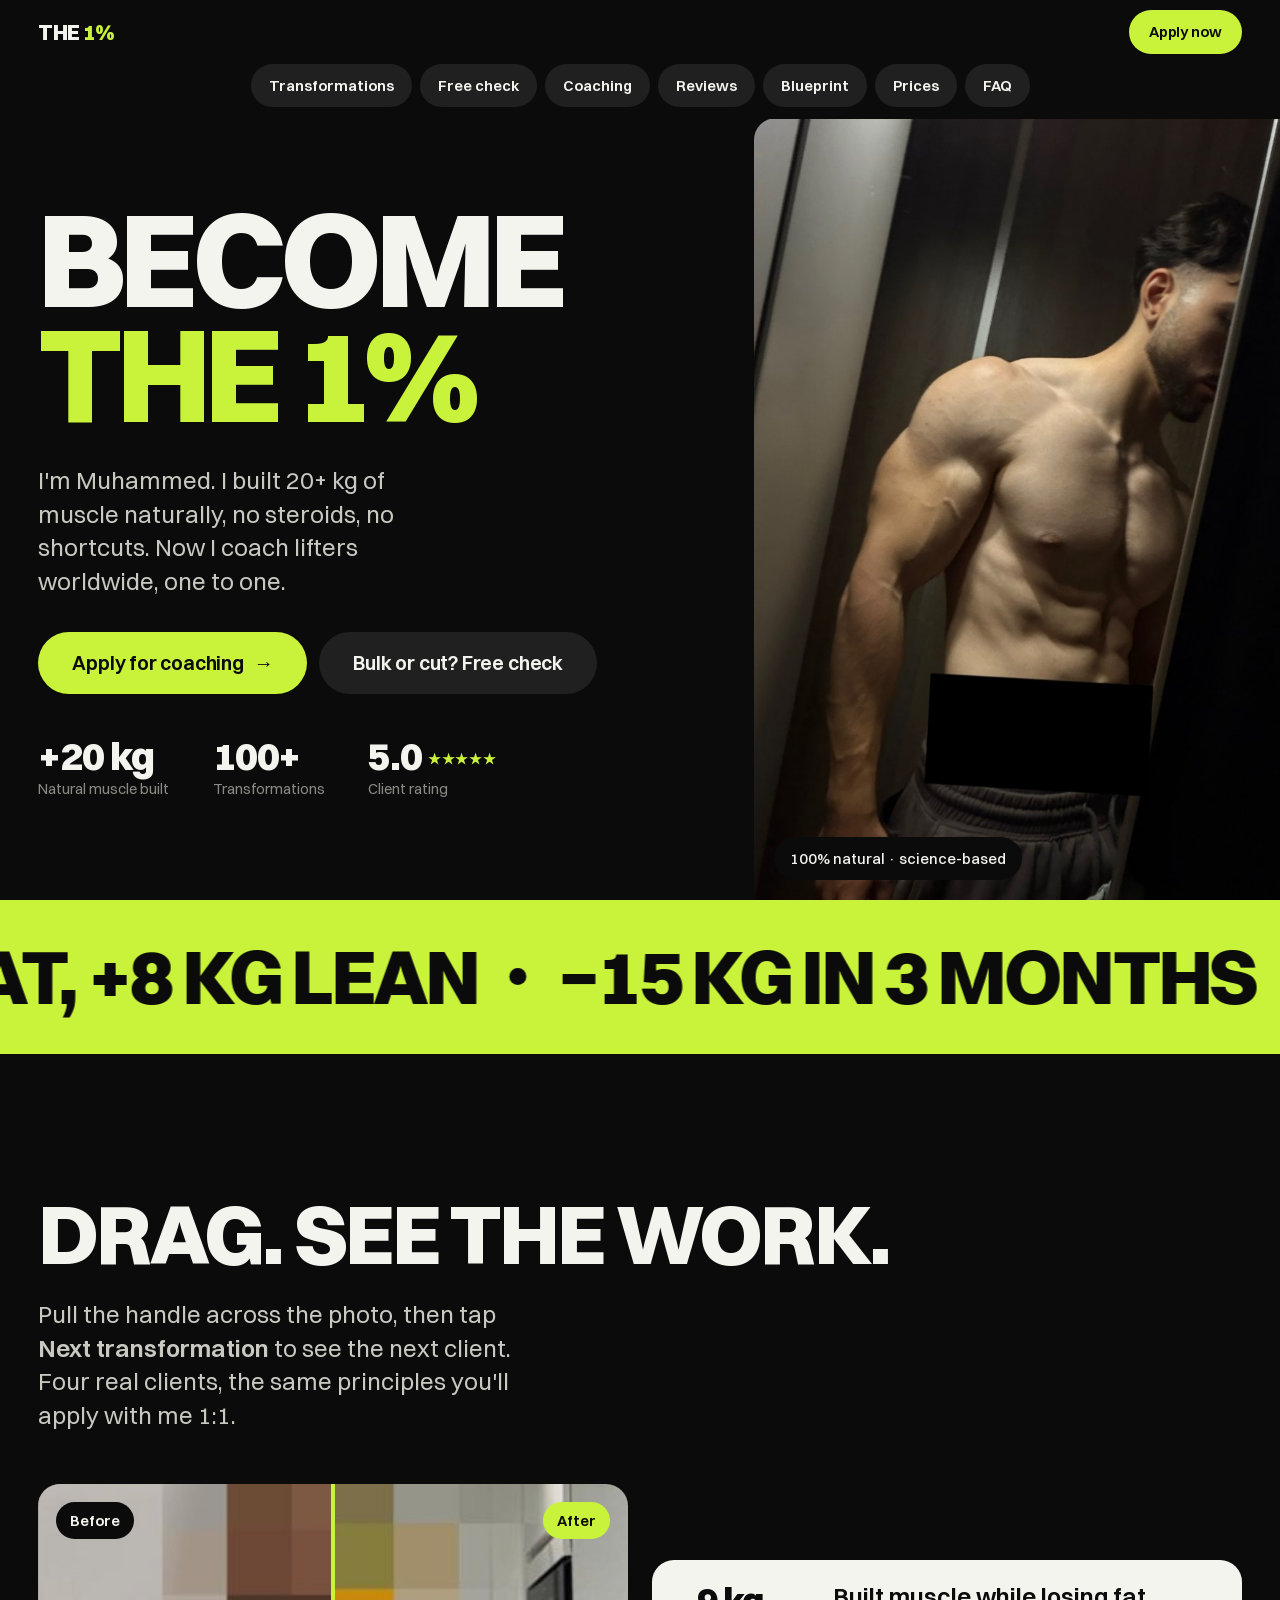
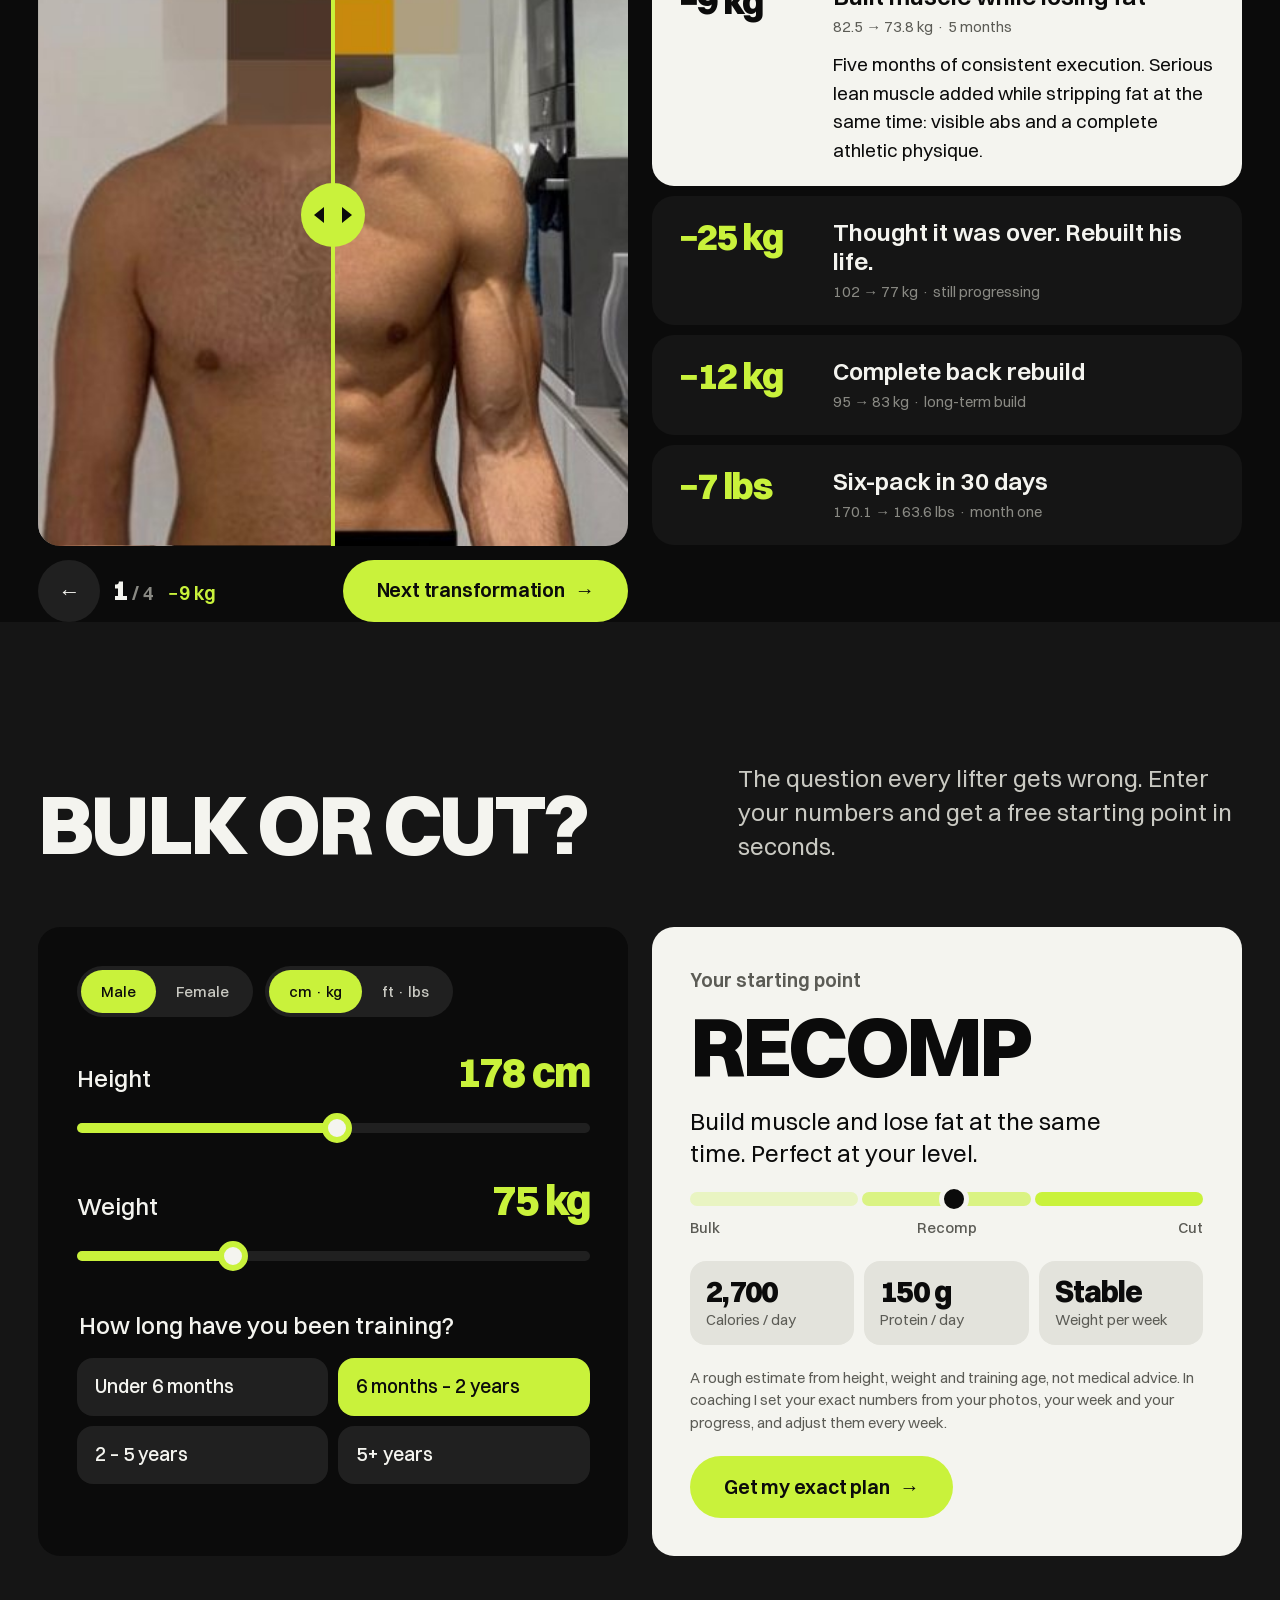
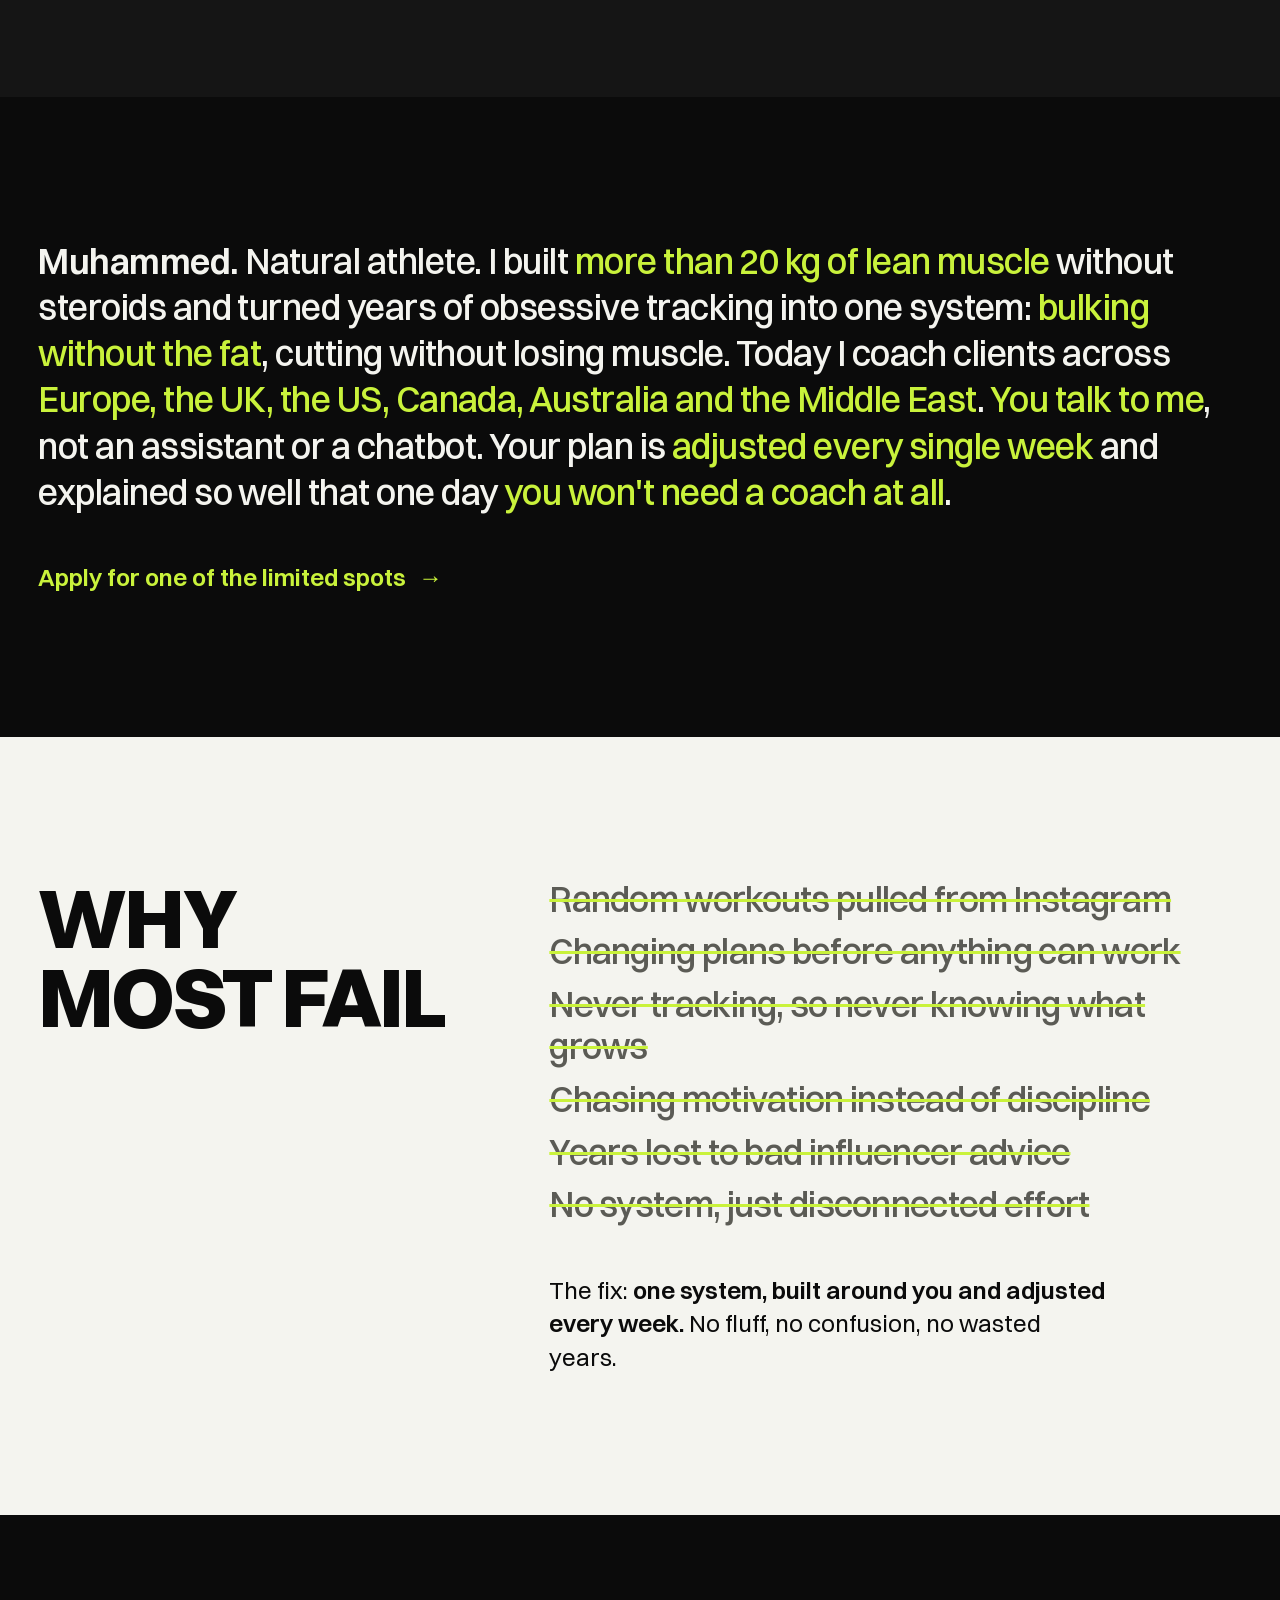
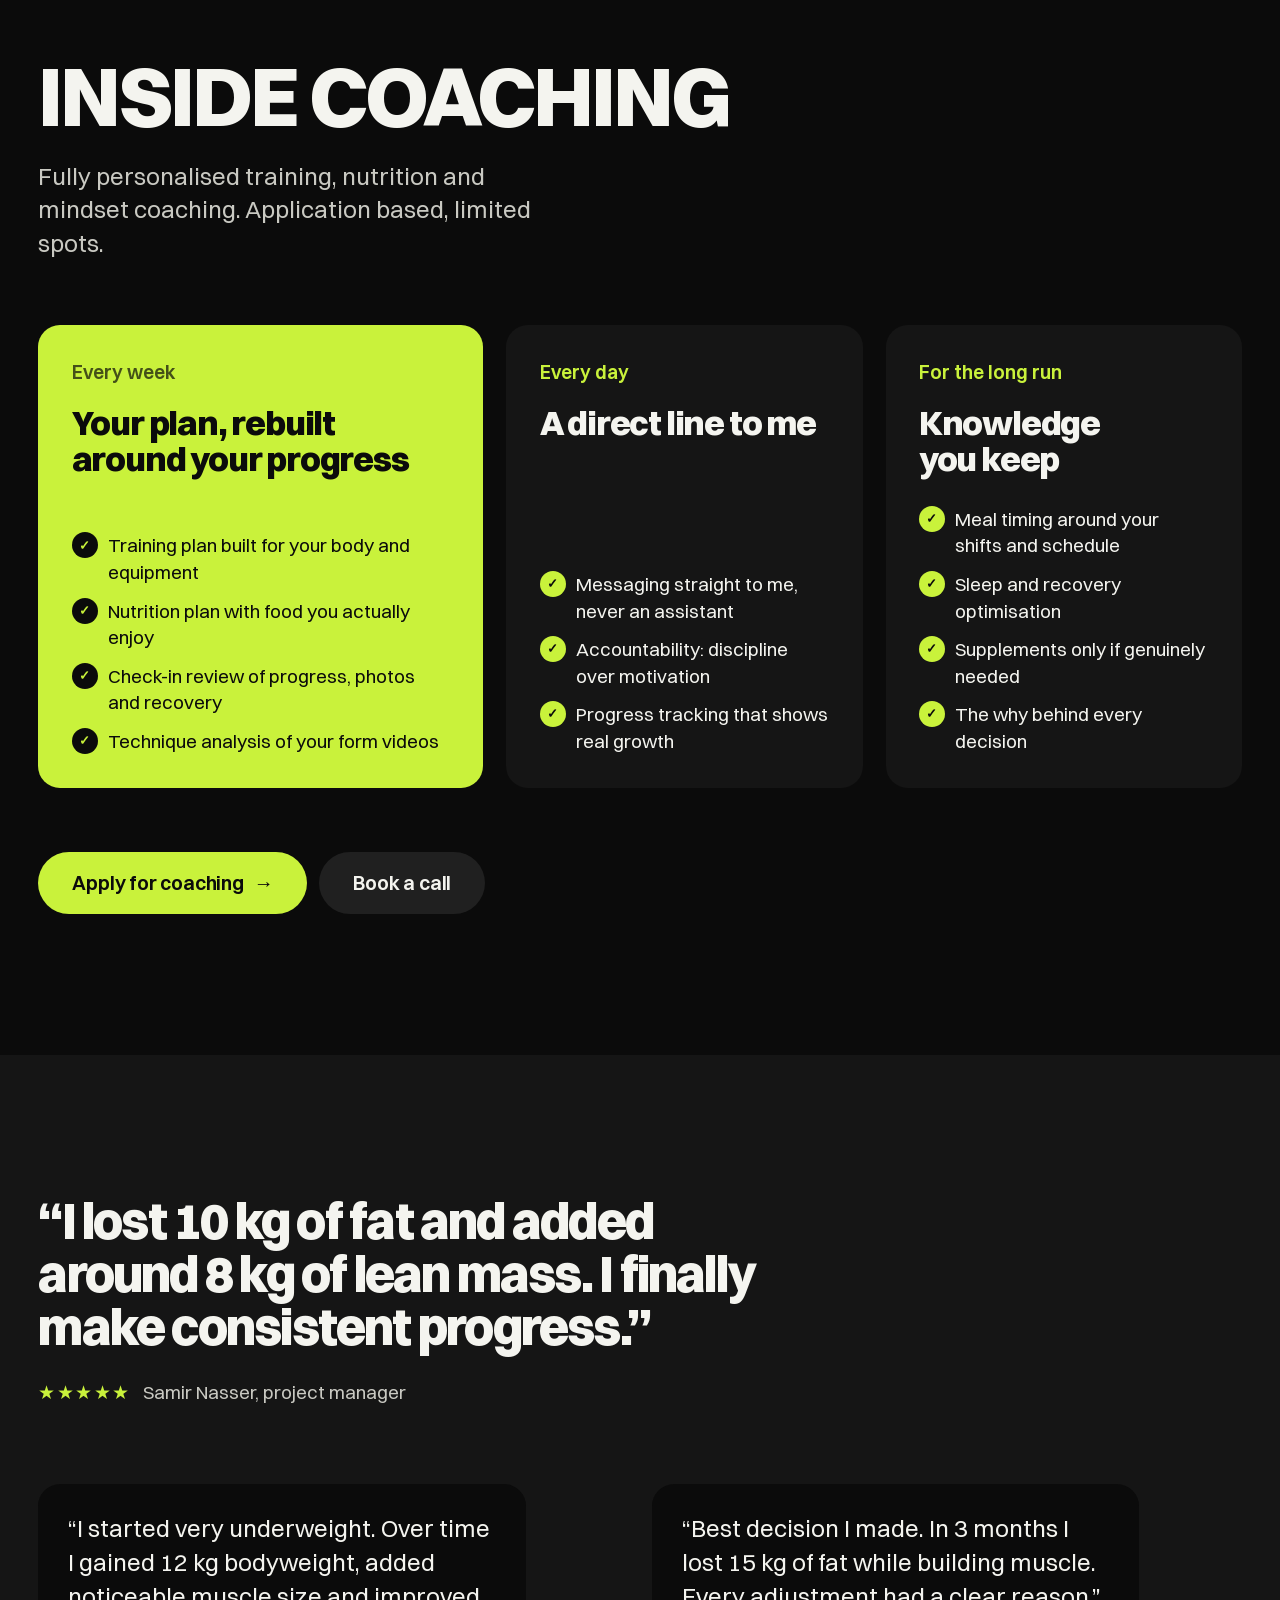
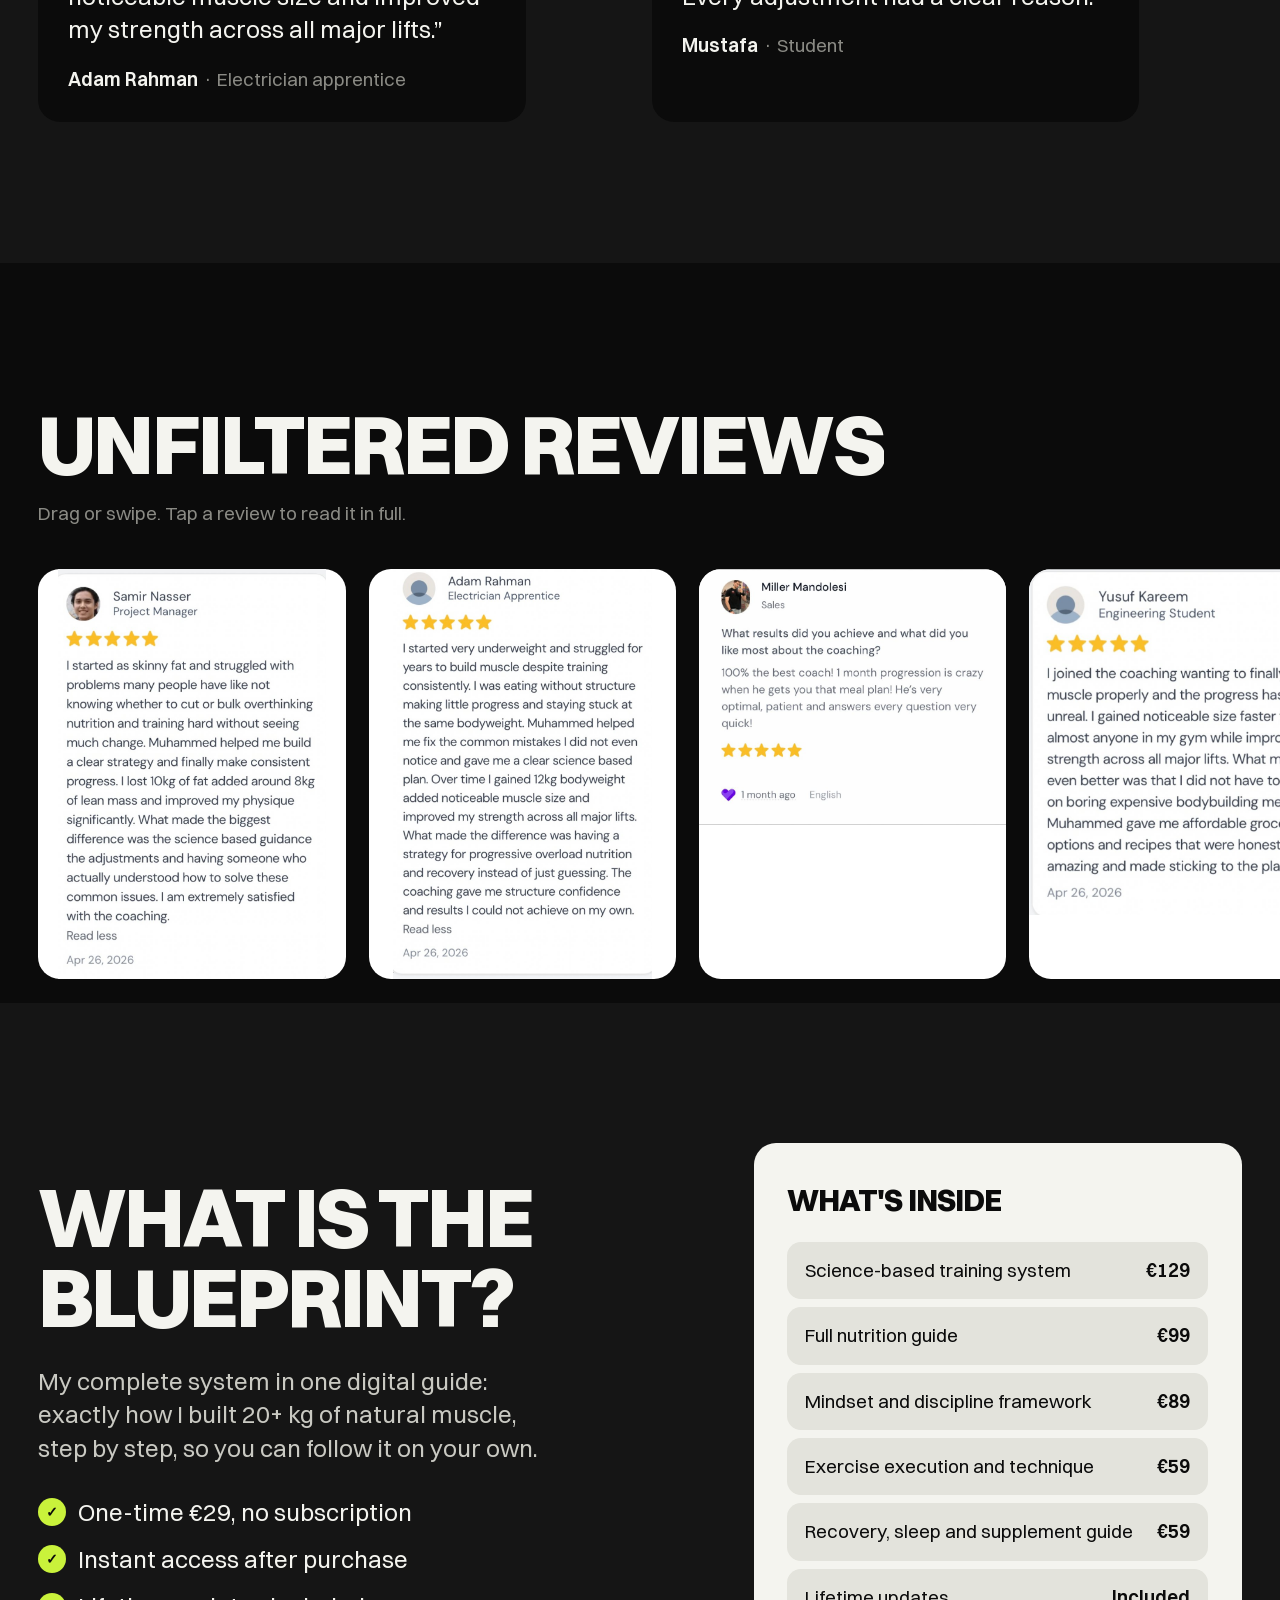
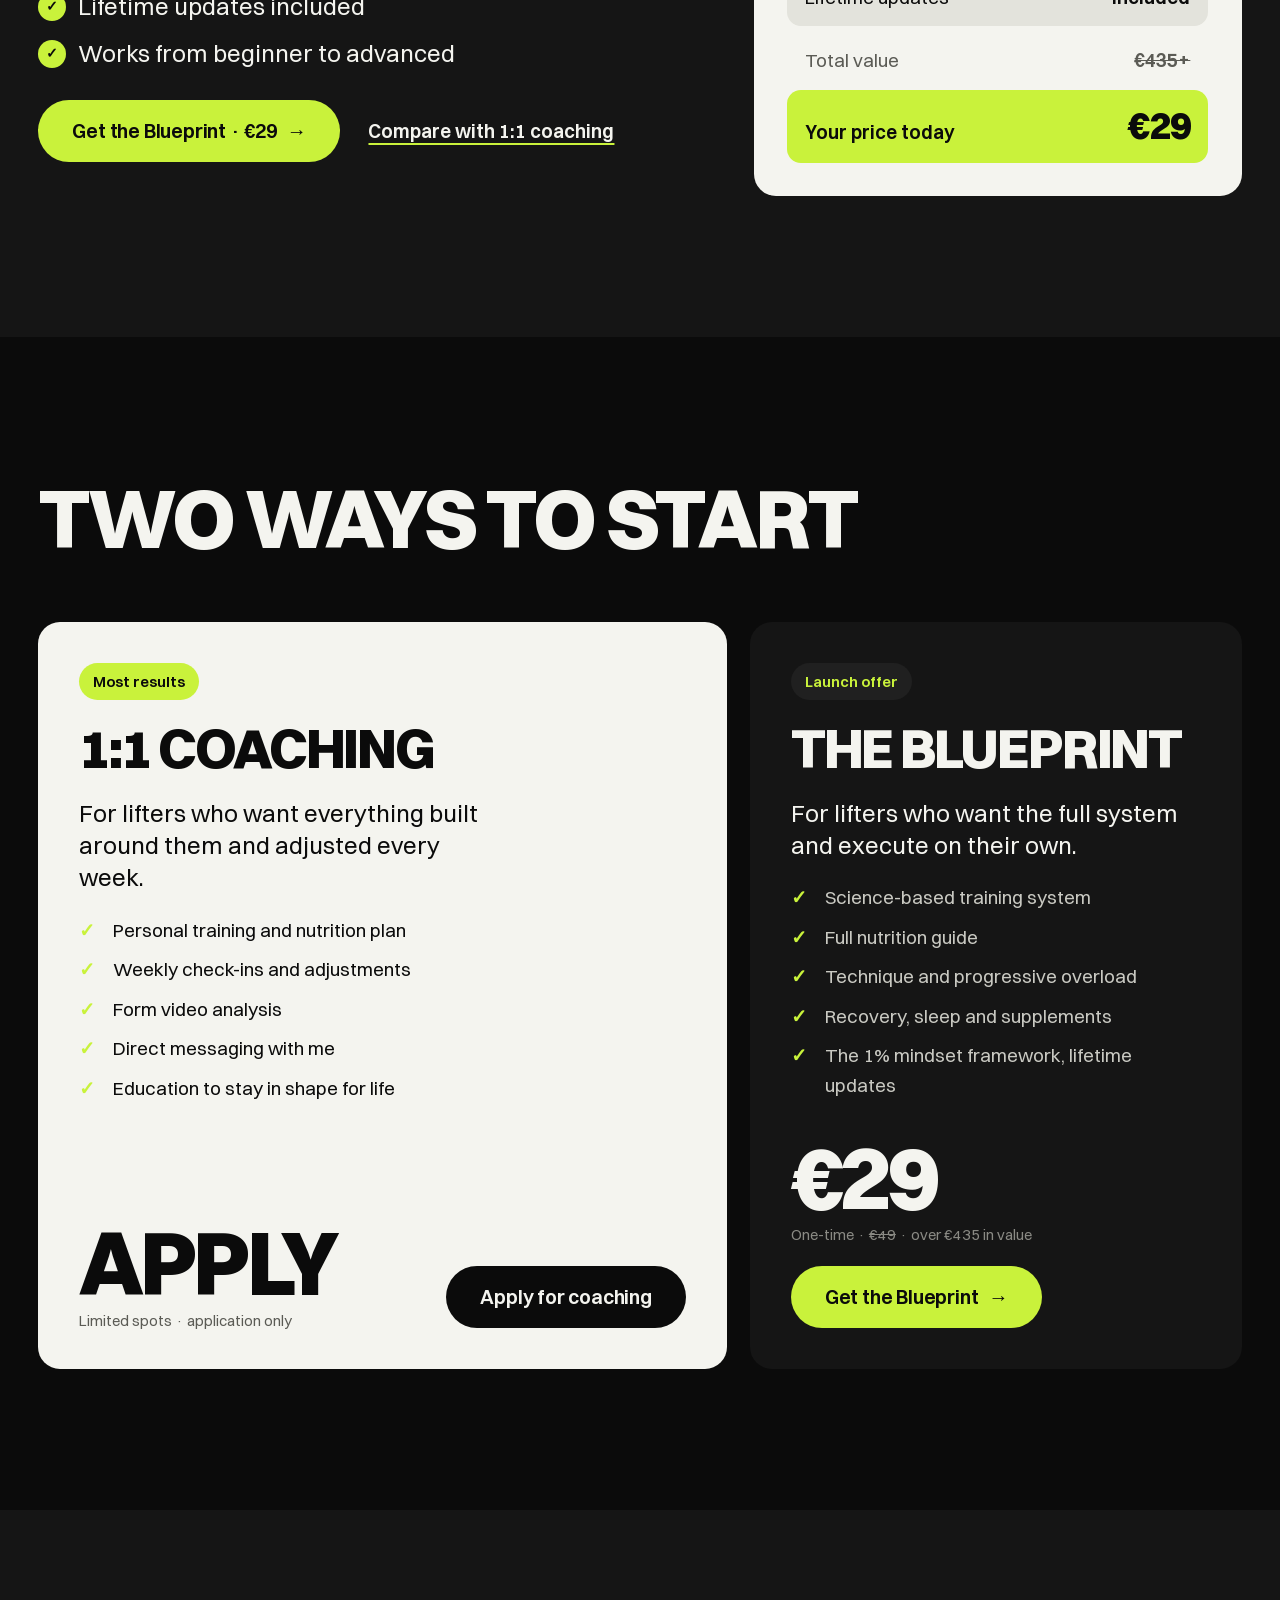
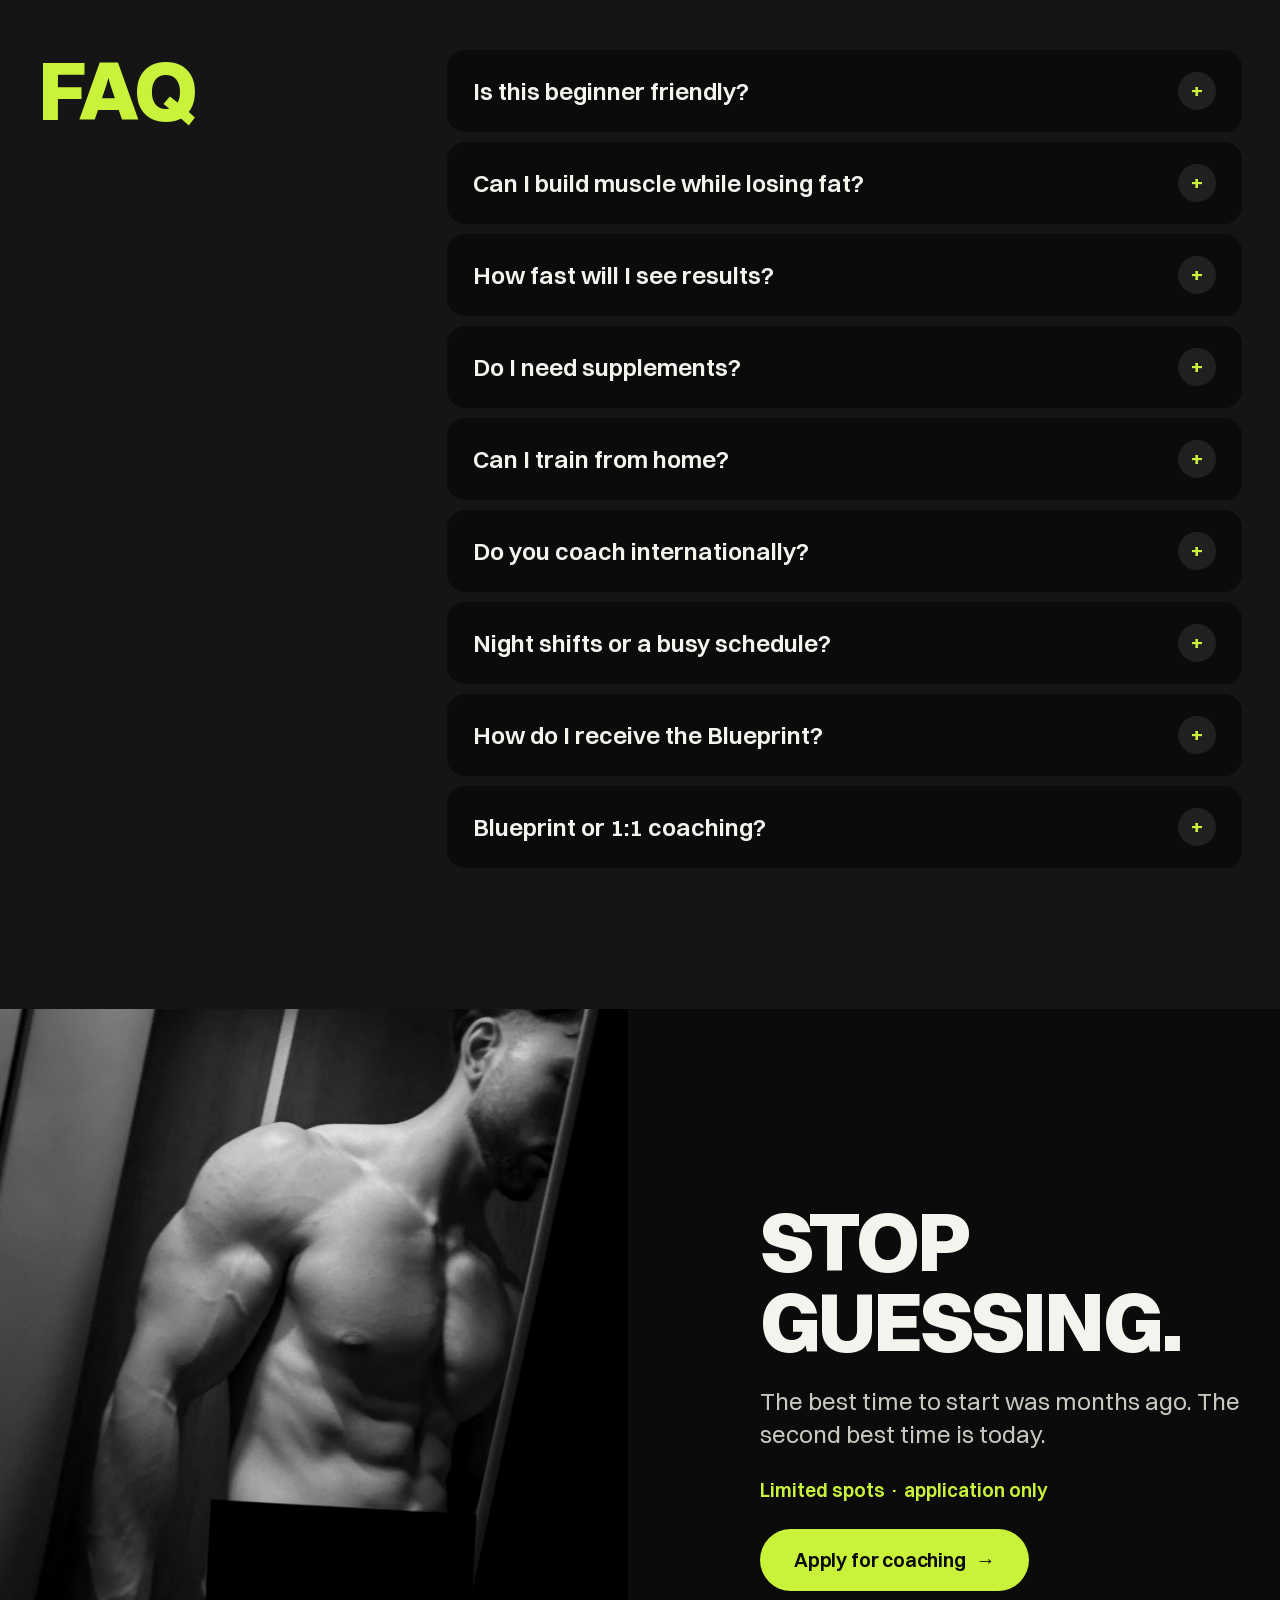
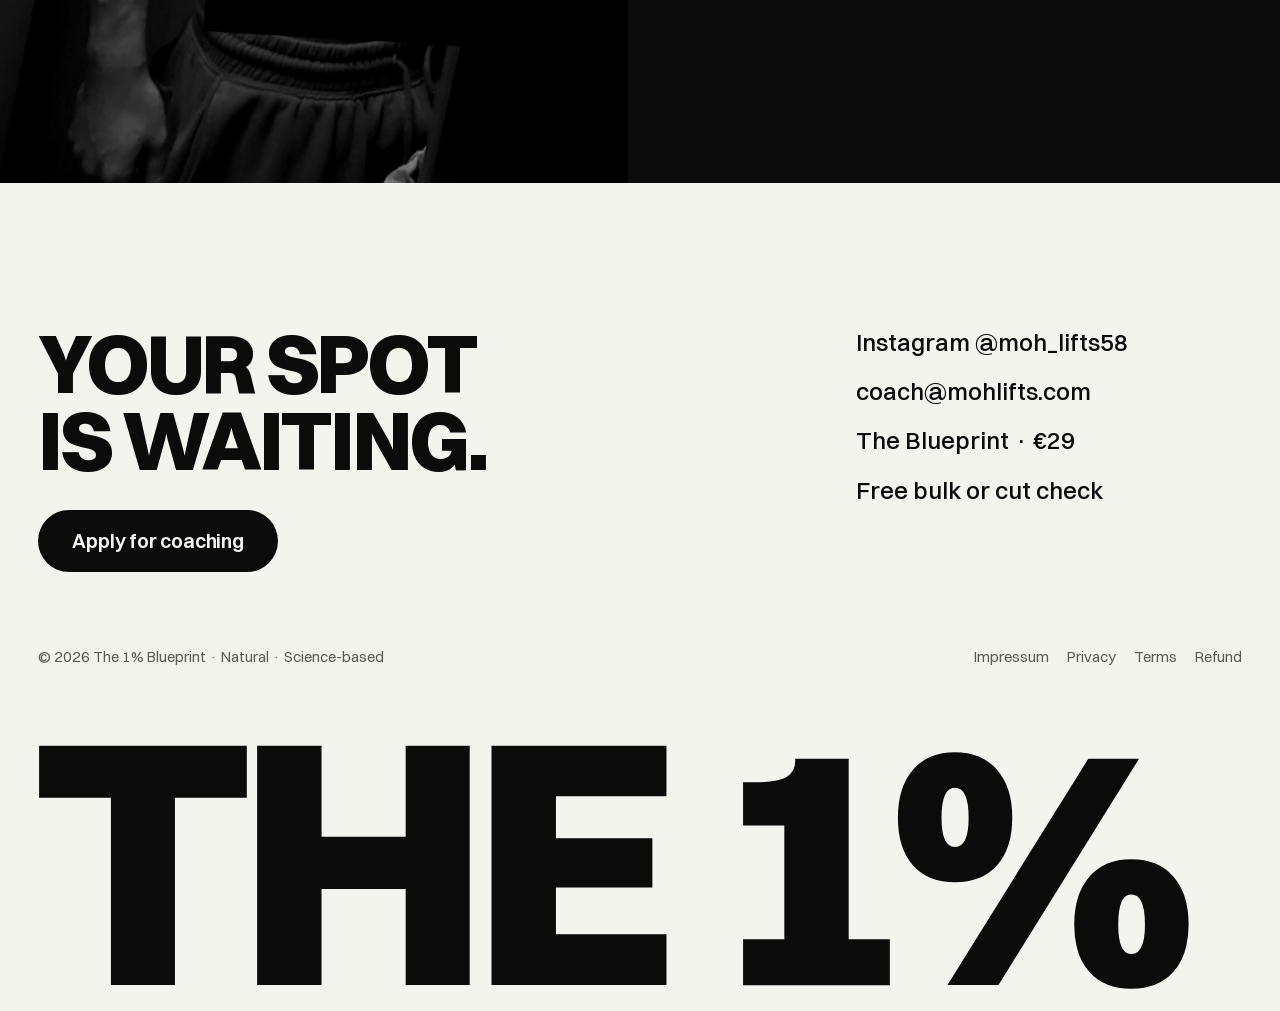
==== index.html @ 61620464 "Publish The 1% Blueprint website Co-Authored-By: Claude Opus 5.5 <noreply@anthropic.com> Claude-Sess" ====
<!doctype html>
<html lang="en">
<head>
<meta charset="utf-8">
<meta name="viewport" content="width=device-width, initial-scale=1">
<title>The 1% Blueprint · Natural 1:1 Coaching by Muhammed</title>
<meta name="description" content="Personal 1:1 online coaching from a natural athlete who built 20+ kg of muscle steroid-free. Free bulk-or-cut check, real client transformations, plans adjusted every week.">
<meta name="author" content="Mohlifts">
<meta property="og:type" content="website">
<meta property="og:title" content="The 1% Blueprint · Become the 1%">
<meta property="og:description" content="Natural, science-based 1:1 coaching. Free bulk-or-cut check. Limited spots, application only.">
<meta property="og:image" content="assets/img/hero.jpg">
<meta name="twitter:card" content="summary_large_image">
<meta name="theme-color" content="#0b0b0b">
<link rel="preload" href="assets/fonts/switzer-800.woff2" as="font" type="font/woff2" crossorigin>
<link rel="stylesheet" href="assets/css/style.css">
<link rel="preload" as="image" href="assets/img/hero.jpg">
<script>document.documentElement.classList.add('js')</script>
</head>
<body>

<a class="skip" href="#main">Skip to content</a>
<div class="progress" aria-hidden="true"><span id="progress"></span></div>

<header class="nav" id="nav">
  <div class="nav-top">
    <a class="wordmark" href="#top" aria-label="The 1% Blueprint, back to top">The&nbsp;<b>1%</b></a>
    <a class="btn btn-accent btn-small" href="https://tally.so/r/RGdYQP" target="_blank" rel="noopener">Apply now</a>
  </div>
  <nav class="nav-bar" id="nav-bar" aria-label="Jump to section">
    <a class="chip" href="#transformations">Transformations</a>
    <a class="chip" href="#check">Free check</a>
    <a class="chip" href="#coaching">Coaching</a>
    <a class="chip" href="#reviews">Reviews</a>
    <a class="chip" href="#blueprint">Blueprint</a>
    <a class="chip" href="#pricing">Prices</a>
    <a class="chip" href="#faq">FAQ</a>
  </nav>
</header>

<main id="main">

<!-- HERO -->
<section class="hero" id="top" aria-labelledby="hero-title">
  <div class="hero-copy">
    <h1 class="hero-title" id="hero-title">
      <span class="line"><span>Become</span></span>
      <span class="line"><span>the 1%</span></span>
    </h1>
    <p class="hero-lead">I'm Muhammed. I built 20+ kg of muscle naturally, no steroids, no shortcuts. Now I coach lifters worldwide, one to one.</p>
    <div class="hero-actions">
      <a class="btn btn-accent btn-big" href="https://tally.so/r/RGdYQP" target="_blank" rel="noopener">Apply for coaching</a>
      <a class="btn btn-line btn-big" href="#check">Bulk or cut? Free check</a>
    </div>
    <dl class="hero-stats">
      <div><dt>Natural muscle built</dt><dd><span data-count="20" data-prefix="+">+20</span> kg</dd></div>
      <div><dt>Transformations</dt><dd><span data-count="100">100</span>+</dd></div>
      <div><dt>Client rating</dt><dd><span data-count="5" data-decimals="1">5.0</span> <span class="stars" aria-hidden="true">★★★★★</span></dd></div>
    </dl>
  </div>
  <figure class="hero-photo">
    <img src="assets/img/hero.jpg" width="883" height="1178" alt="Muhammed, natural athlete, showing the physique he built steroid-free" fetchpriority="high">
    <figcaption>100% natural · science-based</figcaption>
  </figure>
</section>

<!-- PROOF BAND -->
<section class="band" aria-label="Client results">
  <div class="band-track" id="band-track" aria-hidden="true">
    <div class="band-row">
      <span>−9 kg in 5 months</span><i></i><span>−25 kg and still going</span><i></i><span>Six-pack in 30 days</span><i></i><span>−10 kg fat, +8 kg lean</span><i></i><span>−15 kg in 3 months</span><i></i><span>+12 kg bodyweight</span><i></i>
    </div>
    <div class="band-row">
      <span>−9 kg in 5 months</span><i></i><span>−25 kg and still going</span><i></i><span>Six-pack in 30 days</span><i></i><span>−10 kg fat, +8 kg lean</span><i></i><span>−15 kg in 3 months</span><i></i><span>+12 kg bodyweight</span><i></i>
    </div>
  </div>
  <p class="sr-only">Client results: minus 9 kg in 5 months, minus 25 kg and still going, six-pack in 30 days, minus 10 kg fat and plus 8 kg lean, minus 15 kg in 3 months, plus 12 kg bodyweight. Every one built steroid-free.</p>
</section>

<!-- RESULTS / BEFORE-AFTER -->
<section class="results wrap" id="transformations" aria-labelledby="results-title">
  <div class="results-head">
    <h2 id="results-title" class="h-section reveal-mask"><span>Drag. See the work.</span></h2>
    <p class="lead reveal">Pull the handle across the photo, then tap <strong>Next transformation</strong> to see the next client. Four real clients, the same principles you'll apply with me 1:1.</p>
  </div>

  <div class="compare-wrap reveal">
    <div class="compare" id="compare" style="--pos:50%">
      <img class="compare-after" id="cmp-after" src="assets/img/client-2066-after.jpg" width="422" height="654" alt="Client after: lean, visible abs">
      <div class="compare-before-clip">
        <img class="compare-before" id="cmp-before" src="assets/img/client-2066-before.jpg" width="422" height="654" alt="Client before coaching">
      </div>
      <span class="compare-tag tag-before">Before</span>
      <span class="compare-tag tag-after">After</span>
      <div class="compare-handle" aria-hidden="true"><span></span></div>
      <input class="compare-range" id="cmp-range" type="range" min="0" max="100" value="50" aria-label="Slide between before and after">
    </div>
    <div class="trafo-nav">
      <button type="button" class="trafo-prev" id="trafo-prev" aria-label="Previous transformation">←</button>
      <p class="trafo-count" aria-live="polite"><b id="trafo-index">1</b> / <span id="trafo-total">4</span><span class="trafo-label" id="trafo-label">−9 kg</span></p>
      <button type="button" class="btn btn-accent btn-big trafo-next" id="trafo-next">Next transformation</button>
    </div>
  </div>

  <div class="clients" role="tablist" aria-label="Choose a client transformation">
    <button class="client is-active" role="tab" aria-selected="true" data-id="2066" data-pos="40% 30%" data-alt="lean, visible abs">
      <span class="client-delta">−9 kg</span>
      <span class="client-title">Built muscle while losing fat</span>
      <span class="client-meta">82.5 → 73.8 kg · 5 months</span>
      <span class="client-story">Five months of consistent execution. Serious lean muscle added while stripping fat at the same time: visible abs and a complete athletic physique.</span>
    </button>
    <button class="client" role="tab" aria-selected="false" data-id="2068" data-pos="50% 58%" data-alt="77 kg, leaner and lighter">
      <span class="client-delta">−25 kg</span>
      <span class="client-title">Thought it was over. Rebuilt his life.</span>
      <span class="client-meta">102 → 77 kg · still progressing</span>
      <span class="client-story">At the start of 2026 he sat at 102 kg. He made the decision instead of more excuses, dropped 10 kg in month one and can do pull-ups for the first time.</span>
    </button>
    <button class="client" role="tab" aria-selected="false" data-id="2067" data-pos="50% 40%" data-alt="dense, wide back and shoulders">
      <span class="client-delta">−12 kg</span>
      <span class="client-title">Complete back rebuild</span>
      <span class="client-meta">95 → 83 kg · long-term build</span>
      <span class="client-story">12 kg of fat gone, dense muscle packed across back and shoulders, and a dramatic change in posture, structure and proportions.</span>
    </button>
    <button class="client" role="tab" aria-selected="false" data-id="2070" data-pos="50% 35%" data-alt="six-pack visible">
      <span class="client-delta">−7 lbs</span>
      <span class="client-title">Six-pack in 30 days</span>
      <span class="client-meta">170.1 → 163.6 lbs · month one</span>
      <span class="client-story">Wanted more muscle with less fat. Over 7 lbs down in the first month while keeping every kg of muscle, now moving into a structured lean phase.</span>
    </button>
  </div>
</section>

<!-- FREE CHECK -->
<section class="check" id="check" aria-labelledby="check-title">
  <div class="wrap check-head">
    <h2 id="check-title" class="h-section reveal-mask"><span>Bulk or cut?</span></h2>
    <p class="lead reveal">The question every lifter gets wrong. Enter your numbers and get a free starting point in seconds.</p>
  </div>

  <div class="wrap check-grid">
    <form class="calc reveal" id="calc" novalidate>
      <div class="calc-toggles">
        <fieldset class="seg">
          <legend class="sr-only">Sex</legend>
          <input type="radio" name="sex" id="sex-m" value="m" checked><label for="sex-m">Male</label>
          <input type="radio" name="sex" id="sex-f" value="f"><label for="sex-f">Female</label>
        </fieldset>
        <fieldset class="seg">
          <legend class="sr-only">Units</legend>
          <input type="radio" name="unit" id="unit-metric" value="metric" checked><label for="unit-metric">cm · kg</label>
          <input type="radio" name="unit" id="unit-imperial" value="imperial"><label for="unit-imperial">ft · lbs</label>
        </fieldset>
      </div>

      <div class="calc-row">
        <div class="slider-head"><label for="in-height">Height</label><output id="out-height" for="in-height">178 cm</output></div>
        <input class="slider" type="range" id="in-height" min="140" max="215" step="1" value="178">
      </div>

      <div class="calc-row">
        <div class="slider-head"><label for="in-weight">Weight</label><output id="out-weight" for="in-weight">75 kg</output></div>
        <input class="slider" type="range" id="in-weight" min="40" max="160" step="0.5" value="75">
      </div>

      <fieldset class="calc-row">
        <legend class="calc-legend">How long have you been training?</legend>
        <div class="exp-options">
          <input type="radio" name="exp" id="exp-0" value="0"><label for="exp-0">Under 6 months</label>
          <input type="radio" name="exp" id="exp-1" value="1" checked><label for="exp-1">6 months – 2 years</label>
          <input type="radio" name="exp" id="exp-2" value="2"><label for="exp-2">2 – 5 years</label>
          <input type="radio" name="exp" id="exp-3" value="3"><label for="exp-3">5+ years</label>
        </div>
      </fieldset>
    </form>

    <div class="result reveal" id="result" aria-live="polite">
      <p class="result-kicker">Your starting point</p>
      <p class="result-verdict" id="r-verdict">Recomp</p>
      <p class="result-why" id="r-why">Build muscle and lose fat at the same time.</p>

      <div class="gauge" aria-hidden="true">
        <div class="gauge-bar"><i></i><i></i><i></i><b id="r-marker"></b></div>
        <div class="gauge-zones"><span>Bulk</span><span>Recomp</span><span>Cut</span></div>
      </div>

      <dl class="result-numbers">
        <div><dt>Calories / day</dt><dd id="r-kcal">2,700</dd></div>
        <div><dt>Protein / day</dt><dd id="r-protein">150 g</dd></div>
        <div><dt id="r-pace-label">Weight per week</dt><dd id="r-pace">Stable</dd></div>
      </dl>

      <p class="result-note">A rough estimate from height, weight and training age, not medical advice. In coaching I set your exact numbers from your photos, your week and your progress, and adjust them every week.</p>
      <a class="btn btn-accent btn-big result-cta" href="https://buy.stripe.com/28EeV6cZBbde2eI37lgw000" target="_blank" rel="noopener">Get my exact plan</a>
    </div>
  </div>
</section>

<!-- STORY -->
<section class="story" aria-label="My story">
  <div class="wrap story-inner">
    <p class="story-text" id="story-text"><strong>Muhammed.</strong> Natural athlete. I built <mark>more than 20 kg of lean muscle</mark> without steroids and turned years of obsessive tracking into one system: <mark>bulking without the fat</mark>, cutting without losing muscle. Today I coach clients across <mark>Europe, the UK, the US, Canada, Australia and the Middle East</mark>. <mark>You talk to me</mark>, not an assistant or a chatbot. Your plan is <mark>adjusted every single week</mark> and explained so well that one day <mark>you won't need a coach at all</mark>.</p>
    <a class="story-link" href="https://tally.so/r/RGdYQP" target="_blank" rel="noopener">Apply for one of the limited spots <span aria-hidden="true">→</span></a>
  </div>
</section>

<!-- WHY MOST FAIL -->
<section class="truth" aria-labelledby="truth-title">
  <div class="wrap truth-inner">
    <h2 id="truth-title" class="h-section reveal-mask"><span>Why most fail</span></h2>
    <ul class="strikes">
      <li><span>Random workouts pulled from Instagram</span></li>
      <li><span>Changing plans before anything can work</span></li>
      <li><span>Never tracking, so never knowing what grows</span></li>
      <li><span>Chasing motivation instead of discipline</span></li>
      <li><span>Years lost to bad influencer advice</span></li>
      <li><span>No system, just disconnected effort</span></li>
    </ul>
    <p class="truth-fix reveal">The fix: <strong>one system, built around you and adjusted every week.</strong> No fluff, no confusion, no wasted years.</p>
  </div>
</section>

<!-- COACHING -->
<section class="lineup" id="coaching" aria-labelledby="coaching-title">
  <div class="wrap">
    <div class="lineup-head">
      <h2 id="coaching-title" class="h-section reveal-mask"><span>Inside coaching</span></h2>
      <p class="lead reveal">Fully personalised training, nutrition and mindset coaching. Application based, limited spots.</p>
    </div>

    <div class="tiles">
      <article class="tile tile-big reveal">
        <p class="tile-when">Every week</p>
        <h3>Your plan, rebuilt around your progress</h3>
        <ul>
          <li>Training plan built for your body and equipment</li>
          <li>Nutrition plan with food you actually enjoy</li>
          <li>Check-in review of progress, photos and recovery</li>
          <li>Technique analysis of your form videos</li>
        </ul>
      </article>
      <article class="tile reveal">
        <p class="tile-when">Every day</p>
        <h3>A direct line to me</h3>
        <ul>
          <li>Messaging straight to me, never an assistant</li>
          <li>Accountability: discipline over motivation</li>
          <li>Progress tracking that shows real growth</li>
        </ul>
      </article>
      <article class="tile reveal">
        <p class="tile-when">For the long run</p>
        <h3>Knowledge you keep</h3>
        <ul>
          <li>Meal timing around your shifts and schedule</li>
          <li>Sleep and recovery optimisation</li>
          <li>Supplements only if genuinely needed</li>
          <li>The why behind every decision</li>
        </ul>
      </article>
    </div>

    <div class="lineup-cta reveal">
      <a class="btn btn-accent btn-big" href="https://tally.so/r/RGdYQP" target="_blank" rel="noopener">Apply for coaching</a>
      <a class="btn btn-line btn-big" href="https://tally.so/r/RGdYQP" target="_blank" rel="noopener">Book a call</a>
    </div>
  </div>
</section>

<!-- TESTIMONIALS -->
<section class="voices" aria-label="What clients say">
  <div class="wrap voices-inner">
    <figure class="voice-lead reveal">
      <blockquote><p>“I lost 10 kg of fat and added around 8 kg of lean mass. I finally make consistent progress.”</p></blockquote>
      <figcaption><span class="stars" aria-label="5 stars">★★★★★</span> Samir Nasser, project manager</figcaption>
    </figure>
    <figure class="voice reveal">
      <blockquote><p>“I started very underweight. Over time I gained 12 kg bodyweight, added noticeable muscle size and improved my strength across all major lifts.”</p></blockquote>
      <figcaption>Adam Rahman <span>· Electrician apprentice</span></figcaption>
    </figure>
    <figure class="voice reveal">
      <blockquote><p>“Best decision I made. In 3 months I lost 15 kg of fat while building muscle. Every adjustment had a clear reason.”</p></blockquote>
      <figcaption>Mustafa <span>· Student</span></figcaption>
    </figure>
  </div>
</section>

<section class="reviews" id="reviews" aria-labelledby="reviews-title">
  <div class="wrap reviews-head">
    <h2 id="reviews-title" class="h-section reveal-mask"><span>Unfiltered reviews</span></h2>
    <p class="note reveal">Drag or swipe. Tap a review to read it in full.</p>
  </div>
  <div class="reviews-strip" id="reviews-strip">
    <button class="review" data-full="assets/img/review-2077.jpg"><img src="assets/img/review-2077.jpg" width="883" height="1353" loading="lazy" alt="Review by Samir Nasser, five stars"></button>
    <button class="review" data-full="assets/img/review-2076.jpg"><img src="assets/img/review-2076.jpg" width="883" height="1398" loading="lazy" alt="Review by Adam Rahman, five stars"></button>
    <button class="review" data-full="assets/img/review-2073.jpg"><img src="assets/img/review-2073.jpg" width="877" height="732" loading="lazy" alt="Review by Mustafa, five stars"></button>
    <button class="review" data-full="assets/img/review-2075.jpg"><img src="assets/img/review-2075.jpg" width="883" height="996" loading="lazy" alt="Review by Yusuf Kareem, five stars"></button>
    <button class="review" data-full="assets/img/review-2078.jpg"><img src="assets/img/review-2078.jpg" width="883" height="1126" loading="lazy" alt="Review by Miller Mandolesi, five stars"></button>
  </div>
</section>

<!-- BLUEPRINT -->
<section class="bp" id="blueprint" aria-labelledby="bp-title">
  <div class="wrap bp-inner">
    <div class="bp-copy">
      <h2 id="bp-title" class="h-section reveal-mask"><span>What is the Blueprint?</span></h2>
      <p class="lead reveal">My complete system in one digital guide: exactly how I built 20+ kg of natural muscle, step by step, so you can follow it on your own.</p>
      <ul class="bp-facts reveal">
        <li>One-time €29, no subscription</li>
        <li>Instant access after purchase</li>
        <li>Lifetime updates included</li>
        <li>Works from beginner to advanced</li>
      </ul>
      <div class="bp-actions reveal">
        <a class="btn btn-accent btn-big" href="https://buy.stripe.com/28EeV6cZBbde2eI37lgw000" target="_blank" rel="noopener">Get the Blueprint · €29</a>
        <a class="text-link" href="#pricing">Compare with 1:1 coaching</a>
      </div>
    </div>
    <div class="bp-stack reveal">
      <p class="bp-stack-title">What's inside</p>
      <ul class="bp-rows">
        <li><span>Science-based training system</span><b>€129</b></li>
        <li><span>Full nutrition guide</span><b>€99</b></li>
        <li><span>Mindset and discipline framework</span><b>€89</b></li>
        <li><span>Exercise execution and technique</span><b>€59</b></li>
        <li><span>Recovery, sleep and supplement guide</span><b>€59</b></li>
        <li><span>Lifetime updates</span><b>Included</b></li>
      </ul>
      <p class="bp-total"><span>Total value</span><s>€435+</s></p>
      <p class="bp-today"><span>Your price today</span><strong>€29</strong></p>
    </div>
  </div>
</section>

<!-- PRICING -->
<section class="pricing" id="pricing" aria-labelledby="pricing-title">
  <div class="wrap">
    <h2 id="pricing-title" class="h-section reveal-mask"><span>Two ways to start</span></h2>
    <div class="plans">
      <article class="plan plan-coach reveal">
        <p class="plan-flag">Most results</p>
        <h3 class="plan-name">1:1 Coaching</h3>
        <p class="plan-for">For lifters who want everything built around them and adjusted every week.</p>
        <ul class="plan-list">
          <li>Personal training and nutrition plan</li>
          <li>Weekly check-ins and adjustments</li>
          <li>Form video analysis</li>
          <li>Direct messaging with me</li>
          <li>Education to stay in shape for life</li>
        </ul>
        <div class="plan-bottom">
          <p class="plan-price">Apply<span>Limited spots · application only</span></p>
          <a class="btn btn-dark btn-big" href="https://tally.so/r/RGdYQP" target="_blank" rel="noopener">Apply for coaching</a>
        </div>
      </article>
      <article class="plan plan-blueprint reveal">
        <p class="plan-flag">Launch offer</p>
        <h3 class="plan-name">The Blueprint</h3>
        <p class="plan-for">For lifters who want the full system and execute on their own.</p>
        <ul class="plan-list">
          <li>Science-based training system</li>
          <li>Full nutrition guide</li>
          <li>Technique and progressive overload</li>
          <li>Recovery, sleep and supplements</li>
          <li>The 1% mindset framework, lifetime updates</li>
        </ul>
        <div class="plan-bottom">
          <p class="plan-price">€29<span>One-time · <s>€49</s> · over €435 in value</span></p>
          <a class="btn btn-accent btn-big" href="https://buy.stripe.com/28EeV6cZBbde2eI37lgw000" target="_blank" rel="noopener">Get the Blueprint</a>
        </div>
      </article>
    </div>
  </div>
</section>

<!-- FAQ -->
<section class="faq" id="faq" aria-labelledby="faq-title">
  <div class="wrap faq-inner">
    <h2 id="faq-title" class="h-section reveal-mask"><span>FAQ</span></h2>
    <div class="faq-list">
      <details class="qa"><summary>Is this beginner friendly?</summary><p>Yes. A complete beginner can start on day one: every principle, lift and nutrition concept is explained from zero. Intermediate and advanced lifters use the same system to break long plateaus.</p></details>
      <details class="qa"><summary>Can I build muscle while losing fat?</summary><p>Yes, especially as a beginner, an intermediate, or when returning after a break. Both the Blueprint and 1:1 coaching use body recomposition as the default approach.</p></details>
      <details class="qa"><summary>How fast will I see results?</summary><p>Most people see visible changes within 4–6 weeks of consistent execution. Undeniable physique change usually lands between months 3 and 6, and from there every month compounds.</p></details>
      <details class="qa"><summary>Do I need supplements?</summary><p>No. Supplements are optional and only recommended when they genuinely help. Real food, sleep and consistency do 95% of the work.</p></details>
      <details class="qa"><summary>Can I train from home?</summary><p>Yes. The principles work in a gym, a home gym or with minimal equipment. In 1:1 coaching your plan is built around the equipment you actually have.</p></details>
      <details class="qa"><summary>Do you coach internationally?</summary><p>Yes. All coaching is online, with clients across Europe, the UK, the US, Canada, Australia and the Middle East.</p></details>
      <details class="qa"><summary>Night shifts or a busy schedule?</summary><p>No problem. Plans are built around your real life: your sleep, your shifts, your travel. Several of the best transformations happened during night-shift rotations.</p></details>
      <details class="qa"><summary>How do I receive the Blueprint?</summary><p>Instantly. As soon as your payment goes through you get access to the full system, with lifetime access and every future update included.</p></details>
      <details class="qa"><summary>Blueprint or 1:1 coaching?</summary><p>The Blueprint is the complete system, ideal if you want to execute on your own. 1:1 coaching is fully personalised, hands-on guidance from me with weekly adjustments and direct support.</p></details>
    </div>
  </div>
</section>

<!-- CTA -->
<section class="cta" aria-labelledby="cta-title">
  <figure class="cta-photo"><img src="assets/img/hero.jpg" width="883" height="1178" loading="lazy" alt=""></figure>
  <div class="cta-text">
    <h2 id="cta-title" class="h-section reveal-mask"><span>Stop guessing.</span></h2>
    <p class="lead reveal">The best time to start was months ago. The second best time is today.</p>
    <p class="cta-fact reveal">Limited spots · application only</p>
    <a class="btn btn-accent btn-big reveal" href="https://tally.so/r/RGdYQP" target="_blank" rel="noopener">Apply for coaching</a>
  </div>
</section>

</main>

<footer class="footer">
  <div class="footer-top">
    <div class="footer-invite">
      <p class="footer-line">Your spot<br>is waiting.</p>
      <a class="btn btn-dark btn-big" href="https://tally.so/r/RGdYQP" target="_blank" rel="noopener">Apply for coaching</a>
    </div>
    <ul class="footer-links">
      <li><a href="https://www.instagram.com/moh_lifts58" target="_blank" rel="noopener">Instagram @moh_lifts58</a></li>
      <li><a href="mailto:coach@mohlifts.com">coach@mohlifts.com</a></li>
      <li><a href="https://buy.stripe.com/28EeV6cZBbde2eI37lgw000" target="_blank" rel="noopener">The Blueprint · €29</a></li>
      <li><a href="#check">Free bulk or cut check</a></li>
    </ul>
  </div>
  <div class="footer-legal">
    <span>© 2026 The 1% Blueprint · Natural · Science-based</span>
    <span class="legal-links">
      <a href="https://mohlifts58.lovable.app/impressum">Impressum</a>
      <a href="https://mohlifts58.lovable.app/privacy">Privacy</a>
      <a href="https://mohlifts58.lovable.app/terms">Terms</a>
      <a href="https://mohlifts58.lovable.app/refund">Refund</a>
    </span>
  </div>
  <p class="footer-mark" aria-hidden="true">The 1%</p>
</footer>

<a class="mobile-cta btn btn-accent" href="https://tally.so/r/RGdYQP" target="_blank" rel="noopener">Apply for coaching</a>

<dialog class="lightbox" id="lightbox" aria-label="Client review">
  <button class="lightbox-close" id="lightbox-close" aria-label="Close review">Close</button>
  <img id="lightbox-img" src="" alt="">
</dialog>

<script src="assets/js/main.js" defer></script>
</body>
</html>
---- assets/css/style.css ----
/* The 1% Blueprint */

/* Fonts are self-hosted (Switzer, Fontshare / ITF Free Font License); headlines use its extrabold cut */
@font-face { font-family: "Switzer Display"; src: url("../fonts/switzer-800.woff2") format("woff2"); font-weight: 800; font-display: swap; }
@font-face { font-family: "Switzer"; src: url("../fonts/switzer-400.woff2") format("woff2"); font-weight: 400; font-display: swap; }
@font-face { font-family: "Switzer"; src: url("../fonts/switzer-500.woff2") format("woff2"); font-weight: 500; font-display: swap; }
@font-face { font-family: "Switzer"; src: url("../fonts/switzer-600.woff2") format("woff2"); font-weight: 600; font-display: swap; }

:root {
  /* Palette: black and lime. Inverse fields (calculator result, footer) flip to off-white. */
  color-scheme: dark;
  --bg: #0b0b0b;
  --surface: #151515;
  --surface-2: #202020;
  --surface-3: #2b2b2b;
  --ink: #f4f4ef;
  --ink-soft: #c9c9c2;
  --muted: #8a8a84;
  --dim: #34342f;
  --accent: #c9f23b;
  --accent-hi: #d8fa62;
  --on-accent: #0b0b0b;
  --inv: #f4f4ef;
  --inv-2: #e3e3dc;
  --on-inv: #0b0b0b;
  --on-inv-soft: #5b5b55;

  --display: "Switzer Display", "Helvetica Neue", Arial, sans-serif;
  --text: "Switzer", "Helvetica Neue", Arial, sans-serif;

  --step-small: clamp(0.875rem, 0.85rem + 0.1vw, 0.9375rem);
  --step-body: clamp(1.0625rem, 1rem + 0.25vw, 1.1875rem);
  --step-lead: clamp(1.25rem, 1.1rem + 0.6vw, 1.5rem);
  --step-statement: clamp(1.5rem, 1.1rem + 1.4vw, 2.375rem);
  --step-section: clamp(2.75rem, 1.4rem + 4.8vw, 6rem);
  --step-display: clamp(4.25rem, 10.4vw, 11rem);

  --margin: clamp(18px, 3vw, 48px);
  --gap: clamp(14px, 1.8vw, 28px);
  --section: clamp(96px, 11vw, 180px);
  --radius: 22px;
  --nav-top: 64px;
  --nav-h: 118px;

  --ease-out: cubic-bezier(0.22, 1, 0.36, 1);
  --ease-in-out: cubic-bezier(0.76, 0, 0.24, 1);
  --ease-soft: cubic-bezier(0.33, 1, 0.68, 1);
  --t-press: 140ms;
  --t-hover: 200ms;
  --t-ui: 260ms;
  --t-reveal: 900ms;
}

*, *::before, *::after { box-sizing: border-box; }
html { -webkit-text-size-adjust: 100%; scroll-behavior: smooth; scroll-padding-top: 70px; }
body {
  margin: 0;
  background: var(--bg);
  color: var(--ink);
  font-family: var(--text);
  font-size: var(--step-body);
  line-height: 1.55;
  -webkit-font-smoothing: antialiased;
  overflow-x: clip;
}
img { display: block; max-width: 100%; height: auto; }
a { color: inherit; }
h1, h2, h3, p, figure, blockquote, dl, dd, ul, fieldset { margin: 0; padding: 0; }
fieldset { border: 0; min-width: 0; }
ul { list-style: none; }
button { font: inherit; color: inherit; background: none; border: 0; padding: 0; cursor: pointer; }
::selection { background: var(--accent); color: var(--on-accent); }
:focus-visible { outline: 3px solid var(--accent); outline-offset: 3px; }

.sr-only { position: absolute; width: 1px; height: 1px; overflow: hidden; clip: rect(0 0 0 0); white-space: nowrap; }
.skip { position: absolute; left: -9999px; top: 8px; z-index: 100; background: var(--accent); color: var(--on-accent); padding: 10px 16px; }
.skip:focus { left: 8px; }

.wrap { padding-inline: var(--margin); }

.h-section {
  font-family: var(--display);
  font-weight: 800;
  text-transform: uppercase;
  font-size: var(--step-section);
  line-height: 0.95;
  letter-spacing: -0.035em;
  text-wrap: balance;
}
.lead { font-size: var(--step-lead); line-height: 1.4; color: var(--ink-soft); max-width: 36ch; }
.note { color: var(--muted); }
.stars { color: var(--accent); letter-spacing: 0.08em; }

/* ---------- Progress ---------- */
.progress { position: fixed; inset: 0 0 auto; height: 3px; z-index: 60; pointer-events: none; }
.progress span { display: block; height: 100%; background: var(--accent); transform: scaleX(0); transform-origin: left; }

/* ---------- Buttons ---------- */
.btn {
  position: relative;
  overflow: hidden;
  display: inline-flex;
  align-items: center;
  justify-content: center;
  gap: 10px;
  min-height: 52px;
  padding: 0 26px;
  border-radius: 999px;
  font-family: var(--text);
  font-weight: 600;
  font-size: var(--step-body);
  letter-spacing: -0.01em;
  text-decoration: none;
  white-space: nowrap;
  isolation: isolate;
  transition: transform var(--t-press) var(--ease-out), background-color var(--t-hover) ease, color var(--t-hover) ease;
  -webkit-tap-highlight-color: transparent;
  touch-action: manipulation;
}
.btn-big { min-height: 62px; padding: 0 34px; font-size: clamp(1.0625rem, 1rem + 0.3vw, 1.25rem); }
.btn-small { min-height: 44px; padding: 0 20px; font-size: var(--step-small); }
.btn::before {
  /* a bar of light that sweeps across on hover */
  content: "";
  position: absolute; top: -20%; bottom: -20%; left: -40%;
  width: 30%;
  background: rgba(255, 255, 255, 0.45);
  transform: translateX(-120%) skewX(-20deg);
  z-index: -1;
  pointer-events: none;
}
.btn:active { transform: scale(0.95); }
.btn-accent { background: var(--accent); color: var(--on-accent); }
.btn-accent:hover { background: var(--accent-hi); }
.btn-line { background: var(--surface-2); color: var(--ink); }
.btn-line:hover { background: var(--ink); color: var(--bg); }
.btn-dark { background: var(--on-inv); color: var(--inv); }
.btn-dark:hover { background: var(--accent); color: var(--on-accent); }
@media (hover: hover) {
  .btn:hover::before { transform: translateX(560%) skewX(-20deg); transition: transform 750ms var(--ease-out); }
}
.btn-accent::after {
  content: "→";
  display: inline-block;
  transition: transform var(--t-ui) var(--ease-out);
}
.btn-small::after { content: none; }
.btn-accent:hover::after { transform: translateX(5px); }
.ripple {
  position: absolute;
  border-radius: 50%;
  background: currentColor;
  opacity: 0.3;
  pointer-events: none;
  transform: scale(0); /* taste-skill-ignore: ripple grows from the press point */
  animation: ripple 650ms var(--ease-out) forwards;
}
@keyframes ripple { to { transform: scale(1); opacity: 0; } }

/* ---------- Nav: top row hides on scroll down, the jump bar stays ---------- */
.nav {
  position: fixed;
  inset: 0 0 auto;
  z-index: 50;
  background: var(--bg);
  transition: transform 380ms var(--ease-out);
}
.nav.is-hidden { transform: translateY(calc(var(--nav-top) * -1)); }
.nav-top {
  height: var(--nav-top);
  display: flex;
  justify-content: space-between;
  align-items: center;
  gap: 16px;
  padding: 0 var(--margin);
}
.wordmark {
  font-family: var(--display);
  font-weight: 800;
  text-transform: uppercase;
  text-decoration: none;
  font-size: 1.375rem;
  letter-spacing: -0.03em;
}
.wordmark b { color: var(--accent); font-weight: 800; }
.nav-bar {
  display: flex;
  justify-content: safe center;
  gap: 8px;
  overflow-x: auto;
  padding: 0 var(--margin) 12px;
  scrollbar-width: none;
  -webkit-overflow-scrolling: touch;
}
.nav-bar::-webkit-scrollbar { display: none; }
.chip {
  flex: 0 0 auto;
  padding: 10px 18px;
  border-radius: 999px;
  background: var(--surface-2);
  color: var(--ink);
  font-size: var(--step-small);
  font-weight: 600;
  text-decoration: none;
  white-space: nowrap;
  transition: background-color var(--t-hover) ease, color var(--t-hover) ease, transform var(--t-press) var(--ease-out);
  -webkit-tap-highlight-color: transparent;
}
.chip:hover { background: var(--surface-3); }
.chip:active { transform: scale(0.94); }
.chip.is-active { background: var(--ink); color: var(--bg); }

/* ---------- Hero ---------- */
.hero {
  position: relative;
  min-height: 100svh;
  display: grid;
  grid-template-columns: repeat(12, minmax(0, 1fr));
  column-gap: var(--gap);
  padding: var(--nav-h) var(--margin) 0;
  overflow: hidden;
}
.hero-copy {
  grid-column: 1 / span 7;
  align-self: center;
  display: grid;
  gap: clamp(22px, 2.6vw, 36px);
  padding-block: 48px 64px;
  position: relative;
  z-index: 2;
}
.hero-title {
  font-family: var(--display);
  font-weight: 800;
  text-transform: uppercase;
  font-size: var(--step-display);
  line-height: 0.86;
  letter-spacing: -0.045em;
}
.hero-title .line { display: block; overflow: hidden; padding-bottom: 0.06em; margin-bottom: -0.06em; }
.hero-title .line > span { display: inline-block; }
.hero-title .line:nth-child(2) > span { color: var(--accent); }
.hero-lead { font-size: var(--step-lead); line-height: 1.4; color: var(--ink-soft); max-width: 30ch; }
.hero-actions { display: flex; flex-wrap: wrap; gap: 12px; }
.hero-stats { display: flex; flex-wrap: wrap; gap: clamp(20px, 3.4vw, 56px); padding-top: 8px; }
.hero-stats dt { font-size: var(--step-small); color: var(--muted); order: 2; }
.hero-stats div { display: flex; flex-direction: column; }
.hero-stats dd {
  font-family: var(--display);
  font-weight: 800;
  font-size: clamp(1.75rem, 1.2rem + 1.6vw, 2.75rem);
  letter-spacing: -0.03em;
  line-height: 1.05;
  font-variant-numeric: tabular-nums;
}
.hero-stats .stars { font-family: var(--text); font-size: 0.9rem; letter-spacing: 0.06em; vertical-align: middle; }

.hero-photo {
  grid-column: 8 / span 5;
  margin: 0 calc(var(--margin) * -1) 0 0;
  position: relative;
  overflow: hidden;
  border-radius: var(--radius) 0 0 0;
  background: var(--surface);
}
.hero-photo img {
  position: absolute; inset: 0;
  width: 100%; height: 100%;
  object-fit: cover;
  object-position: 50% 22%;
  transform: scale(1.08);
  will-change: transform;
}
.hero-photo figcaption {
  position: absolute; left: 20px; bottom: 20px;
  padding: 10px 16px;
  border-radius: 999px;
  background: var(--bg);
  color: var(--ink);
  font-size: var(--step-small);
  font-weight: 500;
}

/* ---------- Proof band ---------- */
.band {
  background: var(--accent);
  color: var(--on-accent);
  padding-block: clamp(22px, 3vw, 40px);
  overflow: hidden;
}
.band-track { display: flex; width: max-content; will-change: transform; }
.band-row { display: flex; align-items: center; flex-shrink: 0; }
.band-row span {
  font-family: var(--display);
  font-weight: 800;
  text-transform: uppercase;
  font-size: clamp(2.5rem, 6vw, 6rem);
  letter-spacing: -0.035em;
  line-height: 1;
  white-space: nowrap;
}
.band-row i {
  display: block;
  width: 0.22em; height: 0.22em;
  font-size: clamp(2.5rem, 6vw, 6rem);
  margin: 0 0.4em;
  border-radius: 50%;
  background: var(--on-accent);
  flex-shrink: 0;
}

/* ---------- Free check ---------- */
.check { background: var(--surface); padding-block: var(--section); }
.check-head { display: flex; flex-wrap: wrap; justify-content: space-between; align-items: end; gap: 24px 48px; margin-bottom: clamp(40px, 5vw, 72px); }
.check-grid { display: grid; grid-template-columns: minmax(0, 1fr) minmax(0, 1fr); gap: var(--gap); align-items: stretch; }

.calc { display: grid; gap: 34px; align-content: start; padding: clamp(24px, 3vw, 44px); background: var(--bg); border-radius: var(--radius); }
.calc-toggles { display: flex; flex-wrap: wrap; gap: 12px; }
.seg { display: inline-flex; background: var(--surface-2); border-radius: 999px; padding: 4px; }
.seg input, .exp-options input { position: absolute; opacity: 0; pointer-events: none; }
.seg label {
  padding: 10px 20px;
  border-radius: 999px;
  font-weight: 500;
  font-size: var(--step-small);
  cursor: pointer;
  color: var(--ink-soft);
  transition: background-color var(--t-hover) ease, color var(--t-hover) ease, transform var(--t-press) var(--ease-out);
}
.seg label:active { transform: scale(0.95); }
.seg input:checked + label { background: var(--accent); color: var(--on-accent); }
.seg input:focus-visible + label, .exp-options input:focus-visible + label { outline: 3px solid var(--accent); outline-offset: 2px; }

.calc-row { display: grid; gap: 14px; }
.slider-head { display: flex; justify-content: space-between; align-items: baseline; gap: 16px; }
.slider-head label, .calc-legend { font-size: var(--step-lead); font-weight: 500; }
.slider-head output {
  font-family: var(--display);
  font-weight: 800;
  font-size: clamp(1.75rem, 1.2rem + 1.8vw, 2.75rem);
  letter-spacing: -0.03em;
  line-height: 1;
  font-variant-numeric: tabular-nums;
  color: var(--accent);
}
.calc-legend { margin-bottom: 14px; }

.slider {
  --fill: 50%;
  -webkit-appearance: none;
  appearance: none;
  width: 100%;
  height: 34px;
  margin: 0;
  background: transparent;
  cursor: pointer;
  touch-action: pan-y;
}
.slider::-webkit-slider-runnable-track {
  height: 10px; border-radius: 999px;
  background: var(--surface-2);
  box-shadow: inset calc(var(--fill-px, 0px)) 0 0 0 var(--accent); /* taste-skill-ignore: filled track, not a shadow */
}
.slider::-moz-range-track { height: 10px; border-radius: 999px; background: var(--surface-2); }
.slider::-moz-range-progress { height: 10px; border-radius: 999px; background: var(--accent); }
.slider::-webkit-slider-thumb {
  -webkit-appearance: none;
  width: 30px; height: 30px; margin-top: -10px;
  border-radius: 50%;
  background: var(--ink);
  border: 6px solid var(--accent);
  transition: transform var(--t-press) var(--ease-out);
}
.slider::-moz-range-thumb { width: 18px; height: 18px; border-radius: 50%; background: var(--ink); border: 6px solid var(--accent); }
.slider:active::-webkit-slider-thumb { transform: scale(1.25); }
.slider:focus-visible { outline: none; }
.slider:focus-visible::-webkit-slider-thumb { outline: 3px solid var(--ink); outline-offset: 3px; }

.exp-options { display: grid; grid-template-columns: 1fr 1fr; gap: 10px; }
.exp-options label {
  display: flex; align-items: center;
  min-height: 58px;
  padding: 12px 18px;
  border-radius: 16px;
  background: var(--surface-2);
  font-weight: 500;
  cursor: pointer;
  transition: background-color var(--t-hover) ease, color var(--t-hover) ease, transform var(--t-press) var(--ease-out);
}
.exp-options label:hover { background: var(--surface-3); }
.exp-options label:active { transform: scale(0.97); }
.exp-options input:checked + label { background: var(--accent); color: var(--on-accent); }

.result {
  display: flex; flex-direction: column; gap: 22px;
  padding: clamp(24px, 3vw, 44px);
  background: var(--inv);
  color: var(--on-inv);
  border-radius: var(--radius);
}
.result-kicker { font-weight: 600; color: var(--on-inv-soft); }
.result-verdict {
  font-family: var(--display);
  font-weight: 800;
  text-transform: uppercase;
  font-size: clamp(3rem, 1.6rem + 4.6vw, 6.25rem);
  line-height: 0.9;
  letter-spacing: -0.045em;
  margin-top: -10px;
}
.result-verdict.is-swap { animation: verdict 520ms var(--ease-out); }
@keyframes verdict { from { opacity: 0; transform: translateY(18px) scale(0.97); } }
.result-why { font-size: var(--step-lead); line-height: 1.35; max-width: 32ch; }

.gauge { display: grid; gap: 10px; }
.gauge-bar { position: relative; display: grid; grid-template-columns: 1fr 1fr 1fr; gap: 4px; height: 14px; }
.gauge-bar i { border-radius: 999px; }
.gauge-bar i:nth-child(1) { background: color-mix(in srgb, var(--accent) 25%, var(--inv)); }
.gauge-bar i:nth-child(2) { background: color-mix(in srgb, var(--accent) 60%, var(--inv)); }
.gauge-bar i:nth-child(3) { background: var(--accent); }
.gauge-bar b {
  position: absolute; top: 50%; left: var(--m, 50%);
  width: 30px; height: 30px; margin: -15px 0 0 -15px;
  border-radius: 50%;
  background: var(--on-inv);
  border: 5px solid var(--inv);
  transition: left 700ms var(--ease-out);
}
.gauge-zones { display: grid; grid-template-columns: 1fr 1fr 1fr; font-size: var(--step-small); font-weight: 500; color: var(--on-inv-soft); }
.gauge-zones span:nth-child(2) { text-align: center; }
.gauge-zones span:nth-child(3) { text-align: right; }

.result-numbers { display: grid; grid-template-columns: repeat(3, minmax(0, 1fr)); gap: 10px; }
.result-numbers div { background: var(--inv-2); border-radius: 16px; padding: 14px 16px; display: flex; flex-direction: column; }
.result-numbers dt { font-size: var(--step-small); color: var(--on-inv-soft); order: 2; }
.result-numbers dd {
  font-family: var(--display);
  font-weight: 800;
  font-size: clamp(1.375rem, 1rem + 1.1vw, 2rem);
  letter-spacing: -0.03em;
  line-height: 1.1;
  font-variant-numeric: tabular-nums;
}
.result-note { font-size: var(--step-small); color: var(--on-inv-soft); line-height: 1.5; }
.result-cta { align-self: flex-start; margin-top: auto; }

/* ---------- Results: before / after ---------- */
.results {
  padding-top: var(--section);
  display: grid;
  grid-template-columns: repeat(12, minmax(0, 1fr));
  column-gap: var(--gap);
  row-gap: clamp(36px, 4vw, 56px);
}
.results-head { grid-column: 1 / -1; display: flex; flex-wrap: wrap; justify-content: space-between; align-items: end; gap: 24px 48px; }
.compare-wrap { grid-column: 1 / span 6; }
.compare {
  --pos: 50%;
  position: relative;
  aspect-ratio: 4 / 5;
  max-height: calc(100svh - var(--nav-h) - 120px);
  min-height: 360px;
  width: 100%;
  overflow: hidden;
  border-radius: var(--radius);
  background: var(--surface);
  user-select: none;
  -webkit-user-select: none;
  touch-action: pan-y;
  cursor: ew-resize;
}
.compare img {
  position: absolute; inset: 0;
  width: 100%; height: 100%;
  object-fit: cover;
  max-width: none;
  transition: opacity 420ms var(--ease-out), transform 700ms var(--ease-out);
}
.compare.is-switching img { opacity: 0; transform: scale(1.05); }
.compare-before-clip { position: absolute; inset: 0; clip-path: inset(0 calc(100% - var(--pos)) 0 0); }
.compare-handle { position: absolute; top: 0; bottom: 0; left: var(--pos); width: 4px; margin-left: -2px; background: var(--accent); pointer-events: none; }
.compare-handle span {
  position: absolute; top: 50%; left: 50%;
  width: 64px; height: 64px; margin: -32px 0 0 -32px;
  border-radius: 50%;
  background: var(--accent);
  transition: transform var(--t-press) var(--ease-out);
}
.compare-handle span::before, .compare-handle span::after {
  content: ""; position: absolute; top: 50%; width: 0; height: 0;
  border-block: 8px solid transparent; margin-top: -8px;
}
.compare-handle span::before { left: 13px; border-right: 10px solid var(--on-accent); }
.compare-handle span::after { right: 13px; border-left: 10px solid var(--on-accent); }
.compare.is-dragging .compare-handle span { transform: scale(1.2); }
.compare-tag {
  position: absolute; top: 18px;
  padding: 7px 14px;
  border-radius: 999px;
  font-size: var(--step-small);
  font-weight: 600;
  background: var(--bg);
  color: var(--ink);
  pointer-events: none;
  transition: opacity var(--t-ui) ease;
}
.tag-before { left: 18px; }
.tag-after { right: 18px; background: var(--accent); color: var(--on-accent); }
.compare-range { position: absolute; inset: 0; width: 100%; height: 100%; margin: 0; opacity: 0; cursor: ew-resize; }
.compare:has(.compare-range:focus-visible) { outline: 3px solid var(--accent); outline-offset: 3px; }

.clients { grid-column: 7 / span 6; align-self: center; display: grid; gap: 10px; }
.client {
  display: grid;
  grid-template-columns: auto 1fr;
  column-gap: 22px;
  text-align: left;
  padding: 22px 26px;
  border-radius: var(--radius);
  background: var(--surface);
  transition: background-color var(--t-hover) ease, transform var(--t-press) var(--ease-out);
}
.client:hover { background: var(--surface-2); }
.client:active { transform: scale(0.985); }
.client.is-active { background: var(--inv); color: var(--on-inv); }
.client-delta {
  grid-row: 1 / span 3;
  font-family: var(--display);
  font-weight: 800;
  font-size: clamp(1.75rem, 1.2rem + 1.4vw, 2.5rem);
  letter-spacing: -0.035em;
  line-height: 1;
  color: var(--accent);
  min-width: 3.6em;
}
.client.is-active .client-delta { color: var(--on-inv); }
.client-title { font-size: var(--step-lead); line-height: 1.2; font-weight: 600; }
.client-meta { color: var(--muted); font-size: var(--step-small); margin-top: 4px; font-variant-numeric: tabular-nums; }
.client.is-active .client-meta { color: var(--on-inv-soft); }
.client-story {
  grid-column: 2;
  display: block;
  overflow: hidden;
  max-height: 0;
  opacity: 0;
  transition: max-height 520ms var(--ease-out), opacity 300ms ease, margin 520ms var(--ease-out);
  line-height: 1.5;
}
.client.is-active .client-story { opacity: 1; margin-top: 12px; max-height: 12em; }

.trafo-nav { display: flex; align-items: center; gap: 12px; margin-top: 14px; }
.trafo-prev {
  flex: 0 0 auto;
  width: 62px; height: 62px;
  border-radius: 50%;
  background: var(--surface-2);
  color: var(--ink);
  font-size: 1.375rem;
  font-weight: 600;
  transition: background-color var(--t-hover) ease, transform var(--t-press) var(--ease-out);
}
.trafo-prev:hover { background: var(--surface-3); }
.trafo-prev:active { transform: scale(0.92); }
.trafo-count { flex: 1 1 auto; display: flex; align-items: baseline; gap: 4px; font-weight: 600; color: var(--muted); font-variant-numeric: tabular-nums; }
.trafo-count b { font-family: var(--display); font-weight: 800; font-size: 1.75rem; letter-spacing: -0.03em; color: var(--ink); }
.trafo-label { margin-left: 10px; color: var(--accent); }
.trafo-next { flex: 0 0 auto; }
/* Nudges the visitor towards the next client until they use it */
.trafo-next.is-nudging::after { animation: nudge 1.6s var(--ease-out) infinite; }
@keyframes nudge { 0%, 60%, 100% { transform: translateX(0); } 30% { transform: translateX(8px); } }

/* ---------- Story ---------- */
.story { padding-block: var(--section); }
.story-inner { max-width: 1280px; }
.story-text {
  font-size: var(--step-statement);
  line-height: 1.3;
  letter-spacing: -0.015em;
  font-weight: 500;
  color: var(--ink);
}
.story-text strong { font-weight: 600; }
.story-text mark { background: none; color: var(--accent); }
.js .story-text .w { color: var(--dim); transition: color 300ms ease; }
.js .story-text .w.on { color: var(--ink); }
.js .story-text mark.w.on { color: var(--accent); }
.story-link {
  display: inline-flex; gap: 12px; align-items: center;
  margin-top: 44px;
  font-size: var(--step-lead);
  font-weight: 600;
  color: var(--accent);
  text-decoration: none;
}
.story-link span { transition: transform var(--t-ui) var(--ease-out); }
.story-link:hover span { transform: translateX(8px); }

/* ---------- Why most fail ---------- */
.truth { background: var(--inv); color: var(--on-inv); padding-block: var(--section); }
.truth-inner { display: grid; grid-template-columns: repeat(12, minmax(0, 1fr)); column-gap: var(--gap); row-gap: 48px; }
.truth-inner .h-section { grid-column: 1 / span 5; }
.strikes { grid-column: 6 / span 7; display: grid; gap: 10px; }
.strikes li {
  font-size: var(--step-statement);
  line-height: 1.2;
  letter-spacing: -0.02em;
  font-weight: 500;
  color: var(--on-inv-soft);
}
.strikes span { text-decoration: line-through; text-decoration-thickness: 0.09em; text-decoration-color: var(--accent); }
.js .strikes li { opacity: 0.2; transform: translateX(-28px); transition: opacity 700ms var(--ease-out), transform 700ms var(--ease-out); transition-delay: var(--d, 0ms); }
.js .strikes li.is-in { opacity: 1; transform: none; }
.js .strikes span { text-decoration-color: transparent; transition: text-decoration-color 500ms ease; transition-delay: calc(var(--d, 0ms) + 450ms); }
.js .strikes li.is-in span { text-decoration-color: var(--accent); }
.truth-fix { grid-column: 6 / span 7; font-size: var(--step-lead); line-height: 1.4; max-width: 40ch; }
.truth-fix strong { font-weight: 700; }

/* ---------- Coaching ---------- */
.lineup { padding-block: var(--section); }
.lineup-head { display: flex; flex-wrap: wrap; justify-content: space-between; align-items: end; gap: 24px 48px; margin-bottom: clamp(40px, 5vw, 72px); }
.tiles { display: grid; grid-template-columns: 1.25fr 1fr 1fr; gap: var(--gap); perspective: 1200px; }
.tile {
  display: flex; flex-direction: column; gap: 18px;
  padding: clamp(24px, 2.6vw, 40px);
  border-radius: var(--radius);
  background: var(--surface);
  transform-style: preserve-3d;
  transition: transform 500ms var(--ease-out), background-color var(--t-hover) ease;
}
.tile:hover { background: var(--surface-2); }
.tile-big { background: var(--accent); color: var(--on-accent); }
.tile-big:hover { background: var(--accent-hi); }
.tile-when { font-weight: 600; color: var(--accent); }
.tile-big .tile-when { color: var(--on-accent); opacity: 0.7; }
.tile h3 {
  font-family: var(--display);
  font-weight: 800;
  font-size: clamp(1.625rem, 1.2rem + 1.2vw, 2.375rem);
  line-height: 1.02;
  letter-spacing: -0.035em;
  text-wrap: balance;
}
.tile ul { display: grid; gap: 12px; margin-top: auto; padding-top: 12px; }
.tile li { display: grid; grid-template-columns: 26px 1fr; gap: 10px; line-height: 1.4; }
.tile li::before {
  content: "✓";
  display: grid; place-items: center;
  width: 26px; height: 26px;
  border-radius: 50%;
  background: var(--accent);
  color: var(--on-accent);
  font-size: 0.8rem;
  font-weight: 700;
}
.tile-big li::before { background: var(--on-accent); color: var(--accent); }
.lineup-cta { display: flex; gap: 12px; flex-wrap: wrap; margin-top: clamp(40px, 5vw, 64px); }

/* ---------- Testimonials ---------- */
.voices { background: var(--surface); padding-block: var(--section); }
.voices-inner { display: grid; grid-template-columns: repeat(12, minmax(0, 1fr)); column-gap: var(--gap); row-gap: clamp(48px, 6vw, 96px); }
.voice-lead { grid-column: 1 / span 10; }
.voice-lead p {
  font-family: var(--display);
  font-weight: 800;
  font-size: clamp(1.875rem, 1.1rem + 2.6vw, 3.5rem);
  line-height: 1.04;
  letter-spacing: -0.035em;
  text-wrap: balance;
}
.voice-lead figcaption { margin-top: 24px; color: var(--ink-soft); display: flex; gap: 12px; align-items: center; flex-wrap: wrap; }
.voice { grid-column: span 5; padding: 28px 30px; border-radius: var(--radius); background: var(--bg); }
.voice + .voice { grid-column: 7 / span 5; }
.voice p { font-size: var(--step-lead); line-height: 1.4; }
.voice figcaption { margin-top: 18px; font-weight: 600; }
.voice figcaption span { font-weight: 400; color: var(--muted); }

/* ---------- Review screenshots ---------- */
.reviews { padding-block: var(--section) 0; }
.reviews-head { display: flex; justify-content: space-between; align-items: end; gap: 16px 24px; flex-wrap: wrap; margin-bottom: 40px; }
.reviews-strip {
  display: flex;
  gap: var(--gap);
  overflow-x: auto;
  padding: 0 var(--margin) 24px;
  scroll-snap-type: x mandatory;
  scroll-padding-inline: var(--margin);
  scrollbar-width: none;
  cursor: grab;
}
.reviews-strip::-webkit-scrollbar { display: none; }
.reviews-strip.is-grabbing { cursor: grabbing; scroll-snap-type: none; }
.review {
  flex: 0 0 auto;
  width: clamp(250px, 24vw, 360px);
  height: clamp(340px, 32vw, 480px);
  scroll-snap-align: start;
  overflow: hidden;
  border-radius: var(--radius);
  background: #fff;
  transition: transform var(--t-ui) var(--ease-out);
}
.review img { width: 100%; height: 100%; object-fit: contain; object-position: top; transition: transform 600ms var(--ease-soft); pointer-events: none; }
.review:hover img { transform: scale(1.04); }

.lightbox { border: 0; padding: 0; margin: auto; max-width: min(92vw, 560px); max-height: 92svh; background: transparent; overflow: visible; }
.lightbox::backdrop { background: rgba(8, 7, 5, 0.9); }
.lightbox img { max-height: 84svh; width: auto; border-radius: 16px; }
.lightbox[open] img { animation: pop 460ms var(--ease-out); }
@keyframes pop { from { opacity: 0; transform: scale(0.9) translateY(20px); } }
.lightbox-close { display: block; margin: 0 0 12px auto; padding: 10px 18px; border-radius: 999px; background: var(--accent); color: var(--on-accent); font-weight: 600; font-size: var(--step-small); }

/* ---------- Blueprint ---------- */
.bp { background: var(--surface); padding-block: var(--section); }
.bp-inner { display: grid; grid-template-columns: repeat(12, minmax(0, 1fr)); column-gap: var(--gap); row-gap: 48px; align-items: center; }
.bp-copy { grid-column: 1 / span 6; display: grid; gap: 28px; justify-items: start; }
.bp-facts { display: grid; gap: 10px; font-size: var(--step-lead); }
.bp-facts li { display: grid; grid-template-columns: 30px 1fr; gap: 10px; align-items: center; }
.bp-facts li::before {
  content: "✓";
  display: grid; place-items: center;
  width: 28px; height: 28px;
  border-radius: 50%;
  background: var(--accent);
  color: var(--on-accent);
  font-size: 0.85rem;
  font-weight: 700;
}
.bp-actions { display: flex; flex-wrap: wrap; align-items: center; gap: 14px 28px; }
.text-link { font-weight: 600; color: var(--ink); text-underline-offset: 5px; text-decoration-thickness: 2px; text-decoration-color: var(--accent); transition: color var(--t-hover) ease; }
.text-link:hover { color: var(--accent); }
.bp-stack {
  grid-column: 8 / span 5;
  display: grid; gap: 10px;
  padding: clamp(22px, 2.6vw, 36px);
  border-radius: var(--radius);
  background: var(--inv);
  color: var(--on-inv);
}
.bp-stack-title { font-family: var(--display); font-weight: 800; text-transform: uppercase; font-size: clamp(1.5rem, 1.1rem + 1vw, 2rem); letter-spacing: -0.03em; margin-bottom: 8px; }
.bp-rows { display: grid; gap: 8px; }
.bp-rows li, .bp-total, .bp-today {
  display: flex; justify-content: space-between; align-items: baseline; gap: 16px;
  padding: 14px 18px;
  border-radius: 14px;
  background: var(--inv-2);
  transition: transform var(--t-hover) var(--ease-out);
}
.bp-rows li:hover { transform: translateX(6px); }
.bp-rows b { font-weight: 600; font-variant-numeric: tabular-nums; white-space: nowrap; }
.bp-total { background: none; padding-block: 10px 4px; color: var(--on-inv-soft); }
.bp-total s { font-weight: 600; }
.bp-today { background: var(--accent); color: var(--on-accent); padding-block: 16px; font-weight: 600; }
.bp-today strong { font-family: var(--display); font-weight: 800; font-size: clamp(1.75rem, 1.3rem + 1.4vw, 2.5rem); letter-spacing: -0.03em; line-height: 1; }

/* ---------- Pricing ---------- */
.pricing { padding-block: var(--section); }
.plans { display: grid; grid-template-columns: minmax(0, 7fr) minmax(0, 5fr); gap: var(--gap); margin-top: clamp(40px, 5vw, 72px); align-items: stretch; }
.plan {
  display: flex; flex-direction: column; gap: 22px;
  padding: clamp(26px, 3.2vw, 52px);
  border-radius: var(--radius);
  min-height: 640px;
}
.plan-coach { background: var(--inv); color: var(--on-inv); }
.plan-blueprint { background: var(--surface); }
.plan-flag {
  align-self: flex-start;
  padding: 7px 14px;
  border-radius: 999px;
  font-size: var(--step-small);
  font-weight: 600;
  background: var(--accent);
  color: var(--on-accent);
}
.plan-blueprint .plan-flag { background: var(--surface-2); color: var(--accent); }
.plan-name {
  font-family: var(--display);
  font-weight: 800;
  text-transform: uppercase;
  font-size: clamp(2.25rem, 1.4rem + 2.6vw, 4.25rem);
  line-height: 0.95;
  letter-spacing: -0.04em;
}
.plan-for { font-size: var(--step-lead); line-height: 1.35; max-width: 30ch; }
.plan-list { display: grid; gap: 10px; }
.plan-list li { display: grid; grid-template-columns: 24px 1fr; gap: 10px; }
.plan-list li::before { content: "✓"; font-weight: 700; color: var(--accent); }
.plan-blueprint .plan-list li::before { color: var(--accent); }
.plan-blueprint .plan-list { color: var(--ink-soft); }
.plan-bottom { margin-top: auto; display: flex; justify-content: space-between; align-items: flex-end; gap: 24px; flex-wrap: wrap; padding-top: 16px; }
.plan-price {
  font-family: var(--display);
  font-weight: 800;
  text-transform: uppercase;
  font-size: clamp(3.5rem, 2rem + 4.6vw, 7rem);
  line-height: 0.85;
  letter-spacing: -0.05em;
}
.plan-price span {
  display: block;
  margin-top: 14px;
  font-family: var(--text);
  font-weight: 400;
  text-transform: none;
  letter-spacing: 0;
  font-size: var(--step-small);
}
.plan-coach .plan-price span { color: var(--on-inv-soft); }
.plan-blueprint .plan-price span { color: var(--muted); }

/* ---------- FAQ ---------- */
.faq { background: var(--surface); padding-block: var(--section); }
.faq-inner { display: grid; grid-template-columns: repeat(12, minmax(0, 1fr)); column-gap: var(--gap); row-gap: 40px; }
.faq-inner .h-section { grid-column: 1 / span 4; align-self: start; position: sticky; top: 110px; color: var(--accent); }
.faq-list { grid-column: 5 / span 8; display: grid; gap: 10px; }
.qa { border-radius: 18px; background: var(--bg); transition: background-color var(--t-hover) ease; interpolate-size: allow-keywords; }
.qa[open] { background: var(--surface-2); }
.qa summary {
  list-style: none;
  display: flex; justify-content: space-between; align-items: center; gap: 20px;
  padding: 22px 26px;
  font-size: var(--step-lead);
  font-weight: 600;
  line-height: 1.3;
  cursor: pointer;
}
.qa summary::-webkit-details-marker { display: none; }
.qa summary::after {
  content: "+";
  flex: 0 0 auto;
  display: grid; place-items: center;
  width: 38px; height: 38px;
  border-radius: 50%;
  background: var(--surface-2);
  color: var(--accent);
  font-size: 1.5rem;
  font-weight: 500;
  transition: transform var(--t-ui) var(--ease-out), background-color var(--t-hover) ease, color var(--t-hover) ease;
}
.qa[open] summary::after { transform: rotate(45deg); background: var(--accent); color: var(--on-accent); }
.qa summary:active { transform: scale(0.99); }
.qa p { padding: 0 26px 24px; color: var(--ink-soft); max-width: 62ch; }
.qa::details-content { height: 0; overflow: clip; transition: height 420ms var(--ease-out), content-visibility 420ms allow-discrete; }
.qa[open]::details-content { height: auto; }

/* ---------- CTA ---------- */
.cta {
  display: grid;
  grid-template-columns: repeat(12, minmax(0, 1fr));
  column-gap: var(--gap);
  min-height: 86svh;
  overflow: hidden;
}
.cta-photo { grid-column: 1 / span 6; position: relative; overflow: hidden; }
.cta-photo img {
  position: absolute; left: 0; top: -15%;
  width: 100%; height: 130%;
  object-fit: cover;
  object-position: 50% 30%;
  filter: grayscale(1) contrast(1.08);
  will-change: transform;
}
.cta-text { grid-column: 8 / span 5; align-self: center; display: grid; gap: 24px; justify-items: start; padding: 72px var(--margin) 72px 0; }
.cta-fact { font-weight: 600; color: var(--accent); }

/* ---------- Footer ---------- */
.footer {
  position: relative;
  background: var(--inv);
  color: var(--on-inv);
  display: flex;
  flex-direction: column;
  overflow: hidden;
  padding: var(--section) var(--margin) 0;
  min-height: 92svh;
}
.footer-top { display: grid; grid-template-columns: repeat(12, minmax(0, 1fr)); column-gap: var(--gap); row-gap: 48px; }
.footer-invite { grid-column: 1 / span 7; display: grid; gap: 32px; justify-items: start; }
.footer-line {
  font-family: var(--display);
  font-weight: 800;
  text-transform: uppercase;
  font-size: var(--step-section);
  line-height: 0.92;
  letter-spacing: -0.04em;
}
.footer-links { grid-column: 9 / span 4; display: grid; gap: 12px; align-content: start; font-size: var(--step-lead); font-weight: 500; }
.footer-links a { text-decoration: none; position: relative; }
.footer-links a::after { content: ""; position: absolute; left: 0; right: 0; bottom: -2px; height: 2px; background: currentColor; transform: scaleX(0); transform-origin: right; transition: transform var(--t-ui) var(--ease-out); }
.footer-links a:hover::after { transform: scaleX(1); transform-origin: left; }
.footer-legal { margin-top: auto; display: flex; justify-content: space-between; gap: 16px; flex-wrap: wrap; font-size: var(--step-small); padding-top: 64px; color: var(--on-inv-soft); }
.legal-links { display: flex; gap: 18px; flex-wrap: wrap; }
.legal-links a { text-decoration: none; }
.legal-links a:hover { color: var(--on-inv); text-decoration: underline; }
.footer-mark {
  font-family: var(--display);
  font-weight: 800;
  text-transform: uppercase;
  font-size: 27.5vw;
  line-height: 0.8;
  letter-spacing: -0.05em;
  white-space: nowrap;
  margin: 48px 0 0 -0.02em;
  padding-bottom: 0.04em;
}

/* ---------- Sticky mobile CTA ---------- */
.mobile-cta { display: none; }

/* ---------- Motion ---------- */
.js .reveal { opacity: 0; transform: translateY(28px); transition: opacity var(--t-reveal) var(--ease-out), transform var(--t-reveal) var(--ease-out); transition-delay: var(--d, 0ms); }
.js .reveal.is-in { opacity: 1; transform: none; }
.js .reveal-mask { overflow: hidden; padding-bottom: 0.08em; margin-bottom: -0.08em; }
.js .reveal-mask > span { display: inline-block; transform: translateY(105%); transition: transform 1000ms var(--ease-out); }
.js .reveal-mask.is-in > span { transform: none; }
.js .review { opacity: 0; transform: translateX(48px) rotate(1.5deg); transition: opacity 800ms var(--ease-out), transform 800ms var(--ease-out); transition-delay: var(--d, 0ms); }
.js .review.is-in { opacity: 1; transform: none; }
.js .review.is-in:active { transform: scale(0.97); transition-delay: 0ms; transition-duration: var(--t-press); }

.js .hero-title .line > span { transform: translateY(105%); animation: rise 1000ms var(--ease-out) 100ms forwards; }
.js .hero-title .line:nth-child(2) > span { animation-delay: 220ms; }
@keyframes rise { to { transform: translateY(0); } }
.js .hero-photo { clip-path: inset(0 0 0 100%); animation: shutter 1300ms var(--ease-in-out) 150ms forwards; }
@keyframes shutter { to { clip-path: inset(0 0 0 0); } }
.js .hero-lead, .js .hero-actions, .js .hero-stats { opacity: 0; animation: fadeup 800ms var(--ease-out) forwards; }
.js .hero-lead { animation-delay: 600ms; }
.js .hero-actions { animation-delay: 720ms; }
.js .hero-stats { animation-delay: 840ms; }
.js .hero-photo figcaption { opacity: 0; animation: fadeup 700ms var(--ease-out) 1300ms forwards; }
@keyframes fadeup { from { opacity: 0; transform: translateY(18px); } to { opacity: 1; transform: none; } }

@media (prefers-reduced-motion: reduce) {
  html { scroll-behavior: auto; }
  *, *::before, *::after { animation-duration: 1ms !important; animation-delay: 0ms !important; transition-duration: 1ms !important; }
  .js .reveal, .js .review, .js .strikes li { opacity: 1; transform: none; }
  .js .reveal-mask > span { transform: none; }
  .js .story-text .w { color: var(--ink); }
}

/* ---------- Tablet ---------- */
@media (max-width: 1024px) {
  .hero-copy { grid-column: 1 / span 7; }
  .hero-photo { grid-column: 8 / span 5; }
  .check-grid { grid-template-columns: 1fr; }
  .compare-wrap { grid-column: 1 / -1; max-width: 640px; }
  .clients { grid-column: 1 / -1; }
  .truth-inner .h-section, .strikes, .truth-fix { grid-column: 1 / -1; }
  .tiles { grid-template-columns: 1fr 1fr; }
  .tile-big { grid-column: 1 / -1; }
  .voice-lead { grid-column: 1 / -1; }
  .voice, .voice + .voice { grid-column: span 6; }
  .plans { grid-template-columns: 1fr; }
  .plan { min-height: 0; }
  .faq-inner .h-section { grid-column: 1 / -1; position: static; }
  .faq-list { grid-column: 1 / -1; }
  .bp-copy, .bp-stack { grid-column: 1 / -1; }
  .cta-photo { grid-column: 1 / span 5; }
  .cta-text { grid-column: 6 / span 7; }
  .footer-invite, .footer-links { grid-column: 1 / -1; }
}

/* ---------- Phone ---------- */
@media (max-width: 720px) {
  :root { --nav-top: 58px; --nav-h: 110px; --radius: 18px; }
  .nav-top { padding-inline: 16px; }
  .nav-bar { justify-content: flex-start; padding-inline: 16px; }

  .hero { display: flex; flex-direction: column; padding: var(--nav-h) 0 0; min-height: 0; }
  .hero-copy { display: contents; }
  .hero-title { order: 1; font-size: 21vw; padding: 24px 16px 0; }
  .hero-photo { order: 2; margin: 22px 16px 0; height: 104vw; border-radius: var(--radius); }
  .hero-lead { order: 3; padding: 26px 16px 0; font-size: 1.25rem; }
  .hero-actions { order: 4; padding: 22px 16px 0; flex-direction: column; }
  .hero-actions .btn { width: 100%; }
  .hero-stats { order: 5; padding: 28px 16px 48px; gap: 0; justify-content: space-between; }
  .hero-stats dd { font-size: 1.75rem; }
  .hero-stats .stars { display: none; }

  .band-row span, .band-row i { font-size: 13vw; }

  .calc, .result { padding: 22px 18px; }
  .exp-options { grid-template-columns: 1fr 1fr; }
  .exp-options label { min-height: 64px; font-size: 0.9375rem; padding: 10px 14px; }
  .result-numbers { grid-template-columns: 1fr 1fr; }
  .result-numbers div:last-child { grid-column: 1 / -1; }
  .result-cta { width: 100%; align-self: stretch; }

  .clients { display: flex; overflow-x: auto; gap: 10px; scroll-snap-type: x mandatory; margin-inline: calc(var(--margin) * -1); padding-inline: var(--margin); scrollbar-width: none; align-items: stretch; }
  .clients::-webkit-scrollbar { display: none; }
  .client { flex: 0 0 84%; scroll-snap-align: start; padding: 20px; column-gap: 14px; }
  .client-delta { grid-row: auto; grid-column: 1 / -1; margin-bottom: 8px; }
  .client-title, .client-meta, .client-story { grid-column: 1 / -1; }
  .trafo-nav { flex-wrap: wrap; }
  .trafo-next { order: 3; width: 100%; }
  .trafo-prev { width: 54px; height: 54px; }

  .story-text { font-size: 1.5rem; }

  .tiles { grid-template-columns: 1fr; }
  .bp-actions .btn, .lineup-cta .btn, .plan-bottom .btn, .cta-text .btn, .footer-invite .btn { width: 100%; }

  .voice, .voice + .voice { grid-column: 1 / -1; }
  .voices-inner { row-gap: 14px; }
  .voice-lead { margin-bottom: 34px; }

  .review { width: 74vw; height: 98vw; }

  .qa summary { padding: 18px 18px; font-size: 1.125rem; }
  .qa p { padding: 0 18px 20px; }

  .cta { display: flex; flex-direction: column-reverse; min-height: 0; }
  .cta-text { padding: 72px var(--margin) 40px; }
  .cta-photo { height: 64svh; }

  .footer { min-height: 0; padding-bottom: 88px; }
  .footer-mark { font-size: 27vw; margin-top: 40px; }

  .mobile-cta {
    display: flex;
    position: fixed;
    left: 12px; right: 12px; bottom: calc(12px + env(safe-area-inset-bottom, 0px));
    z-index: 50;
    transform: translateY(160%);
    transition: transform 380ms var(--ease-out);
  }
  .mobile-cta.is-shown { transform: none; }
  .mobile-cta.is-shown:active { transform: scale(0.97); }
}

/* ---------- Alternative palettes: set data-palette on <html> ---------- */
:root[data-palette="red"] {
  color-scheme: light;
  --bg: #f3f2ee; --surface: #ffffff; --surface-2: #e7e5df; --surface-3: #dbd8d1;
  --ink: #111111; --ink-soft: #3d3c39; --muted: #6f6d67; --dim: #cbc8c0;
  --accent: #e3311d; --accent-hi: #f24a35; --on-accent: #ffffff;
  --inv: #111111; --inv-2: #1f1f1e; --on-inv: #f3f2ee; --on-inv-soft: #a9a69f;
}
:root[data-palette="navy"] {
  color-scheme: dark;
  --bg: #0b1322; --surface: #111c30; --surface-2: #1a2740; --surface-3: #23324f;
  --ink: #f3f5f9; --ink-soft: #c3cad8; --muted: #8792a8; --dim: #2a3550;
  --accent: #ff6a2b; --accent-hi: #ff8450; --on-accent: #0b1322;
  --inv: #f3f5f9; --inv-2: #e1e6ef; --on-inv: #0b1322; --on-inv-soft: #4e5970;
}
:root[data-palette="gold"] {
  color-scheme: dark;
  --bg: #0c0b09; --surface: #16140f; --surface-2: #221f18; --surface-3: #2c2820;
  --ink: #f3eee3; --ink-soft: #cdc6b6; --muted: #958d7b; --dim: #3b372e;
  --accent: #e2b04a; --accent-hi: #f0c66b; --on-accent: #0c0b09;
  --inv: #f1eee7; --inv-2: #e4dfd3; --on-inv: #12100c; --on-inv-soft: #5b5446;
}
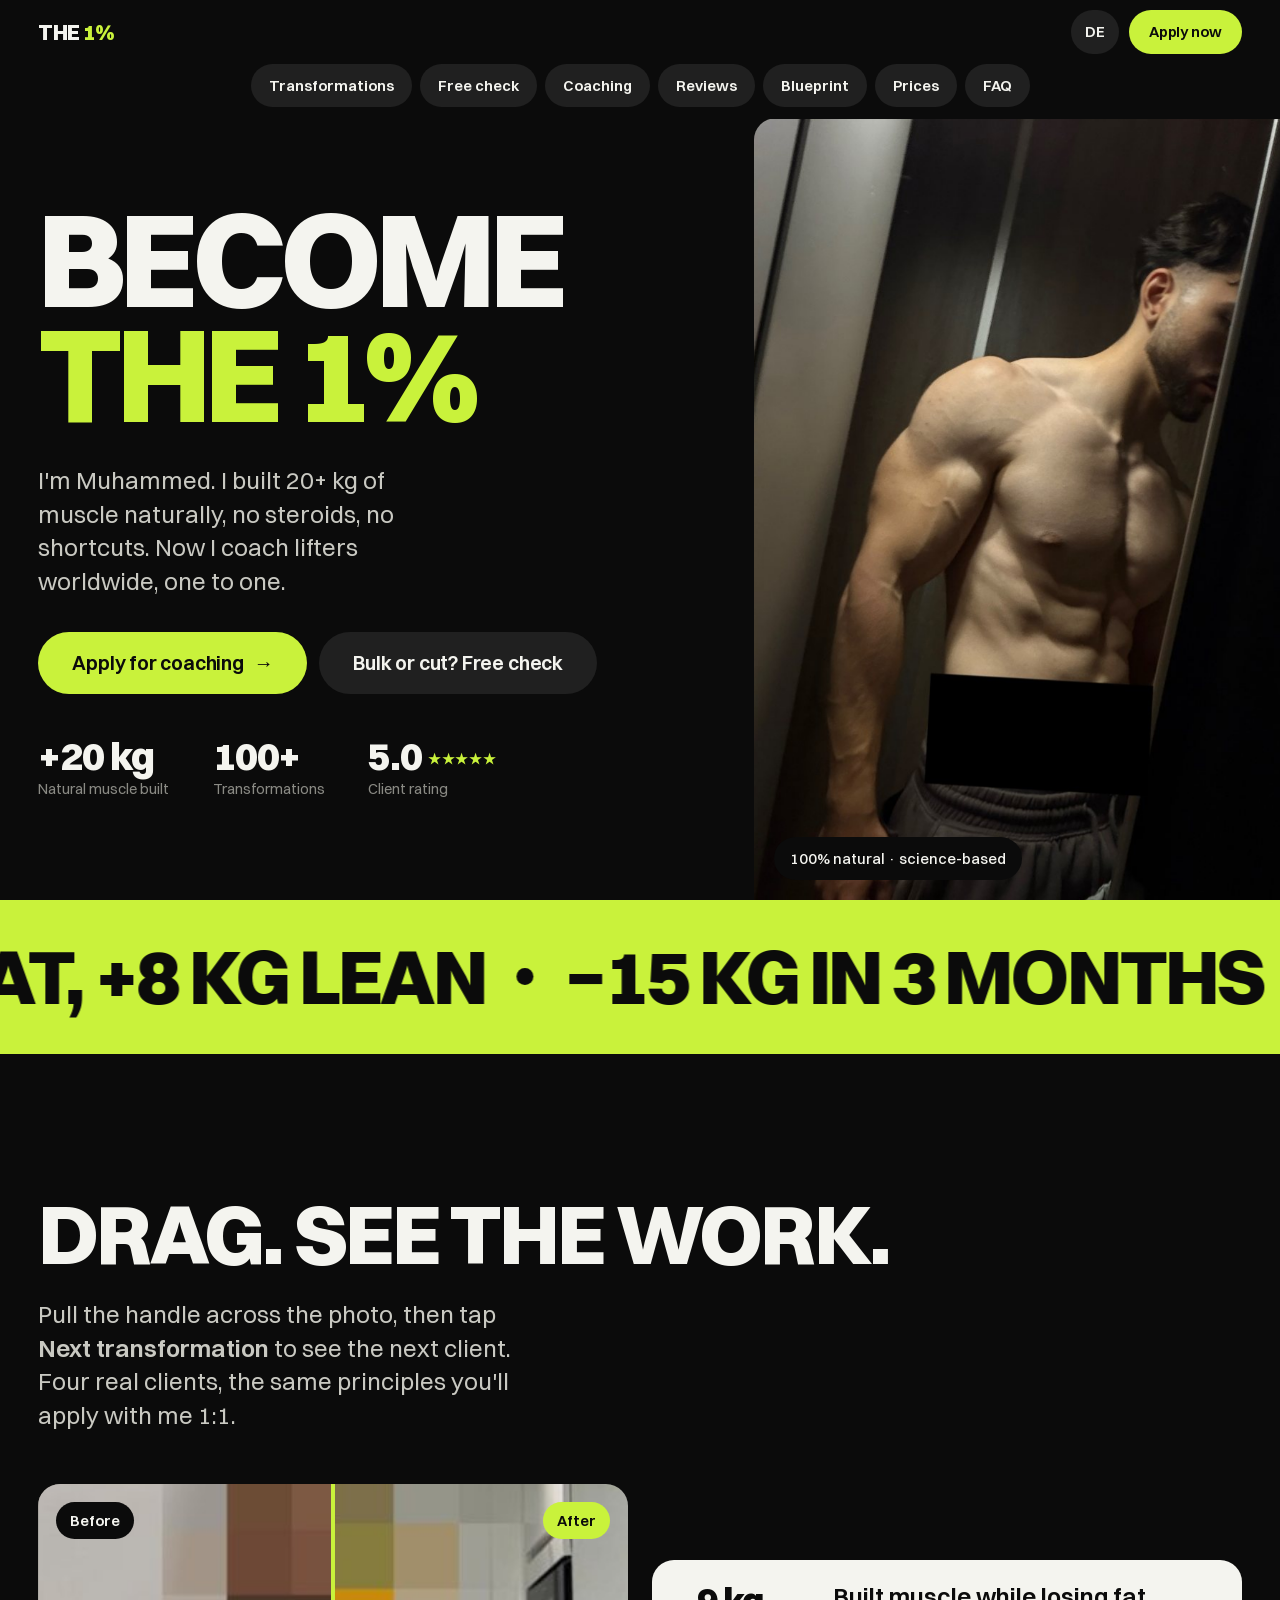
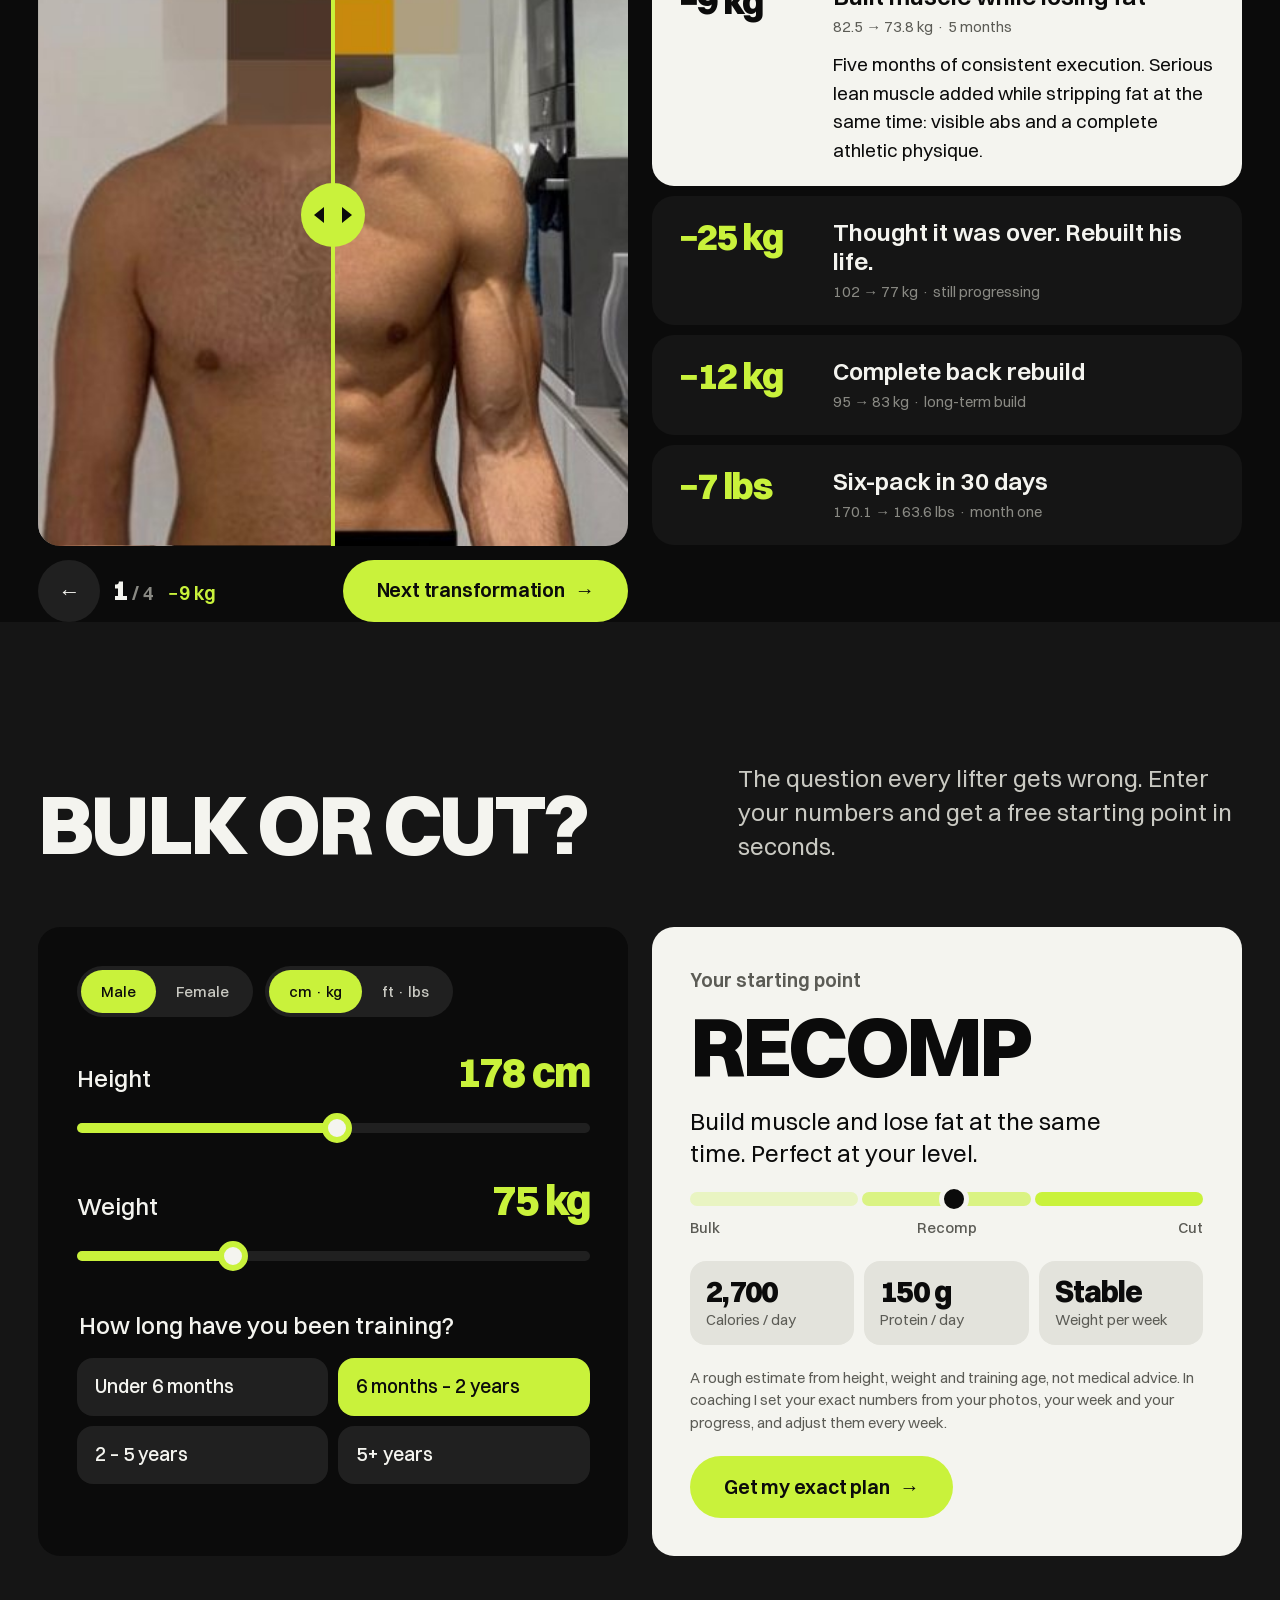
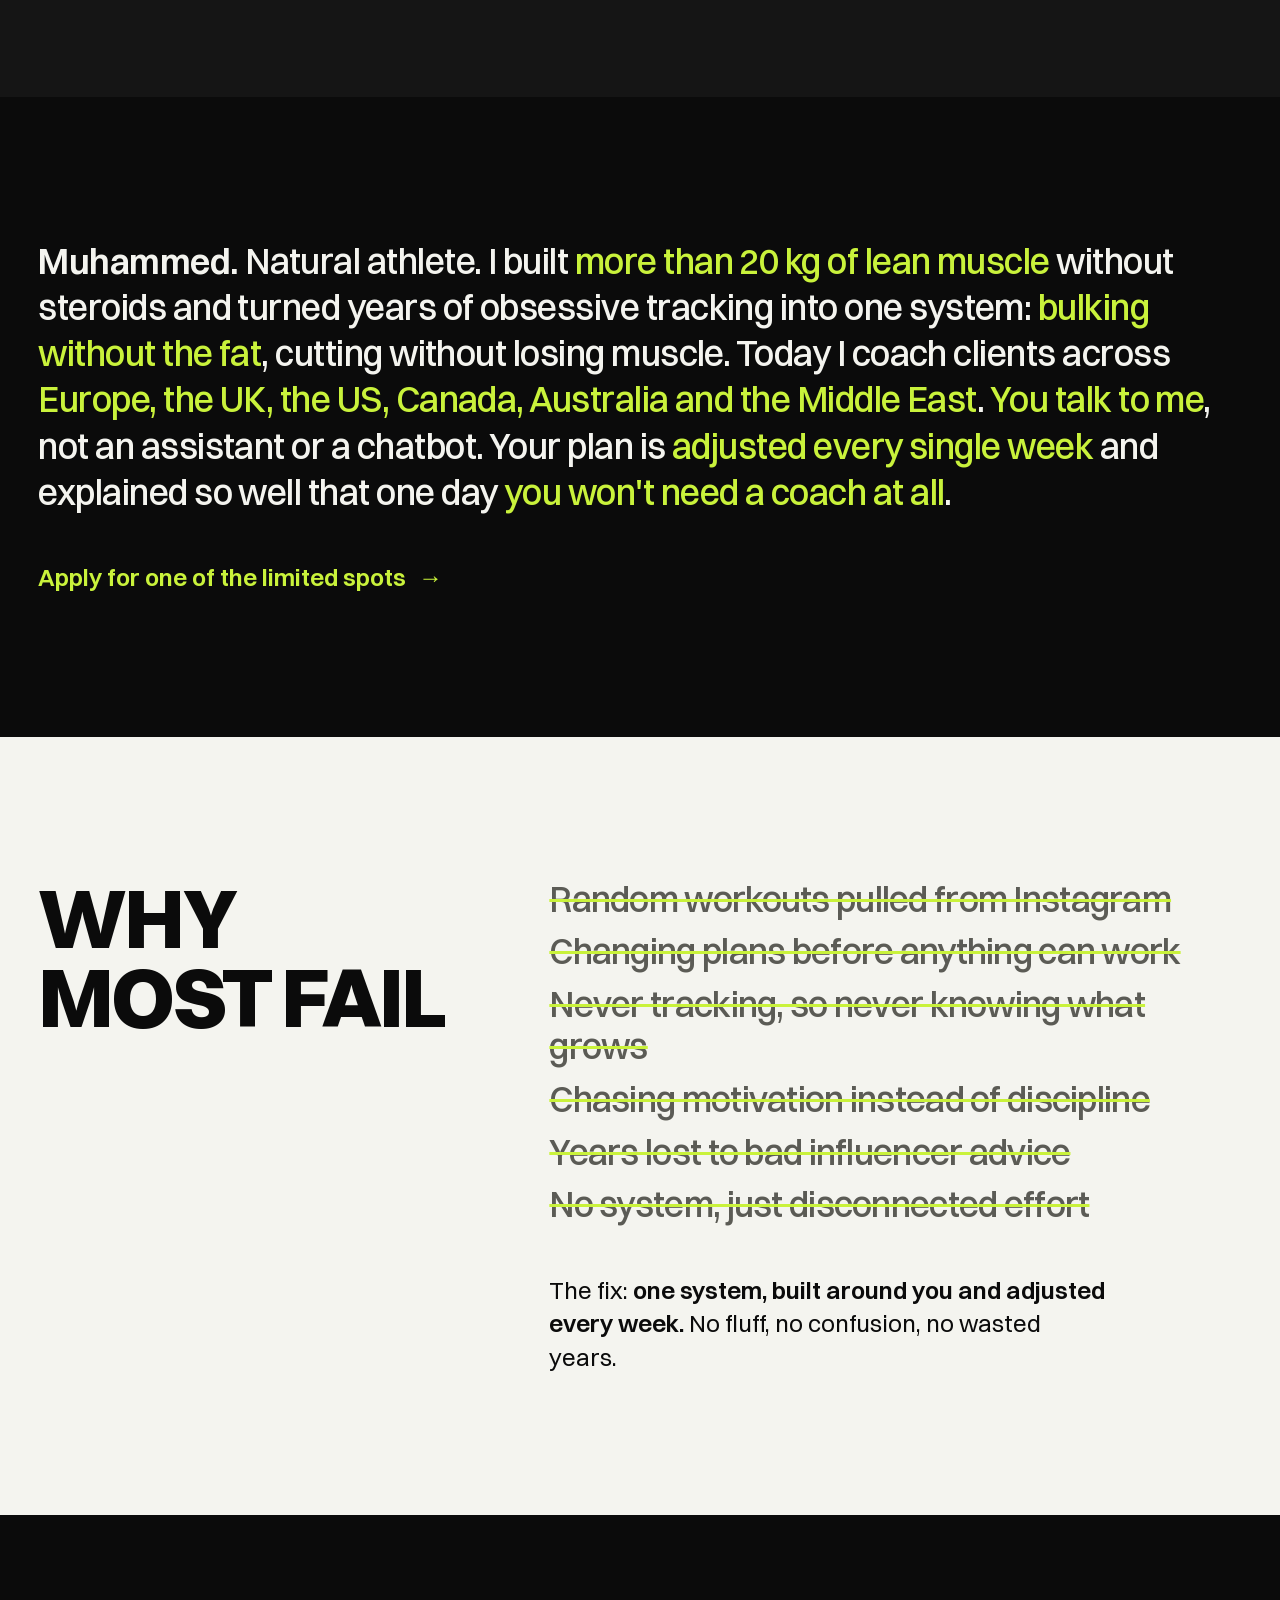
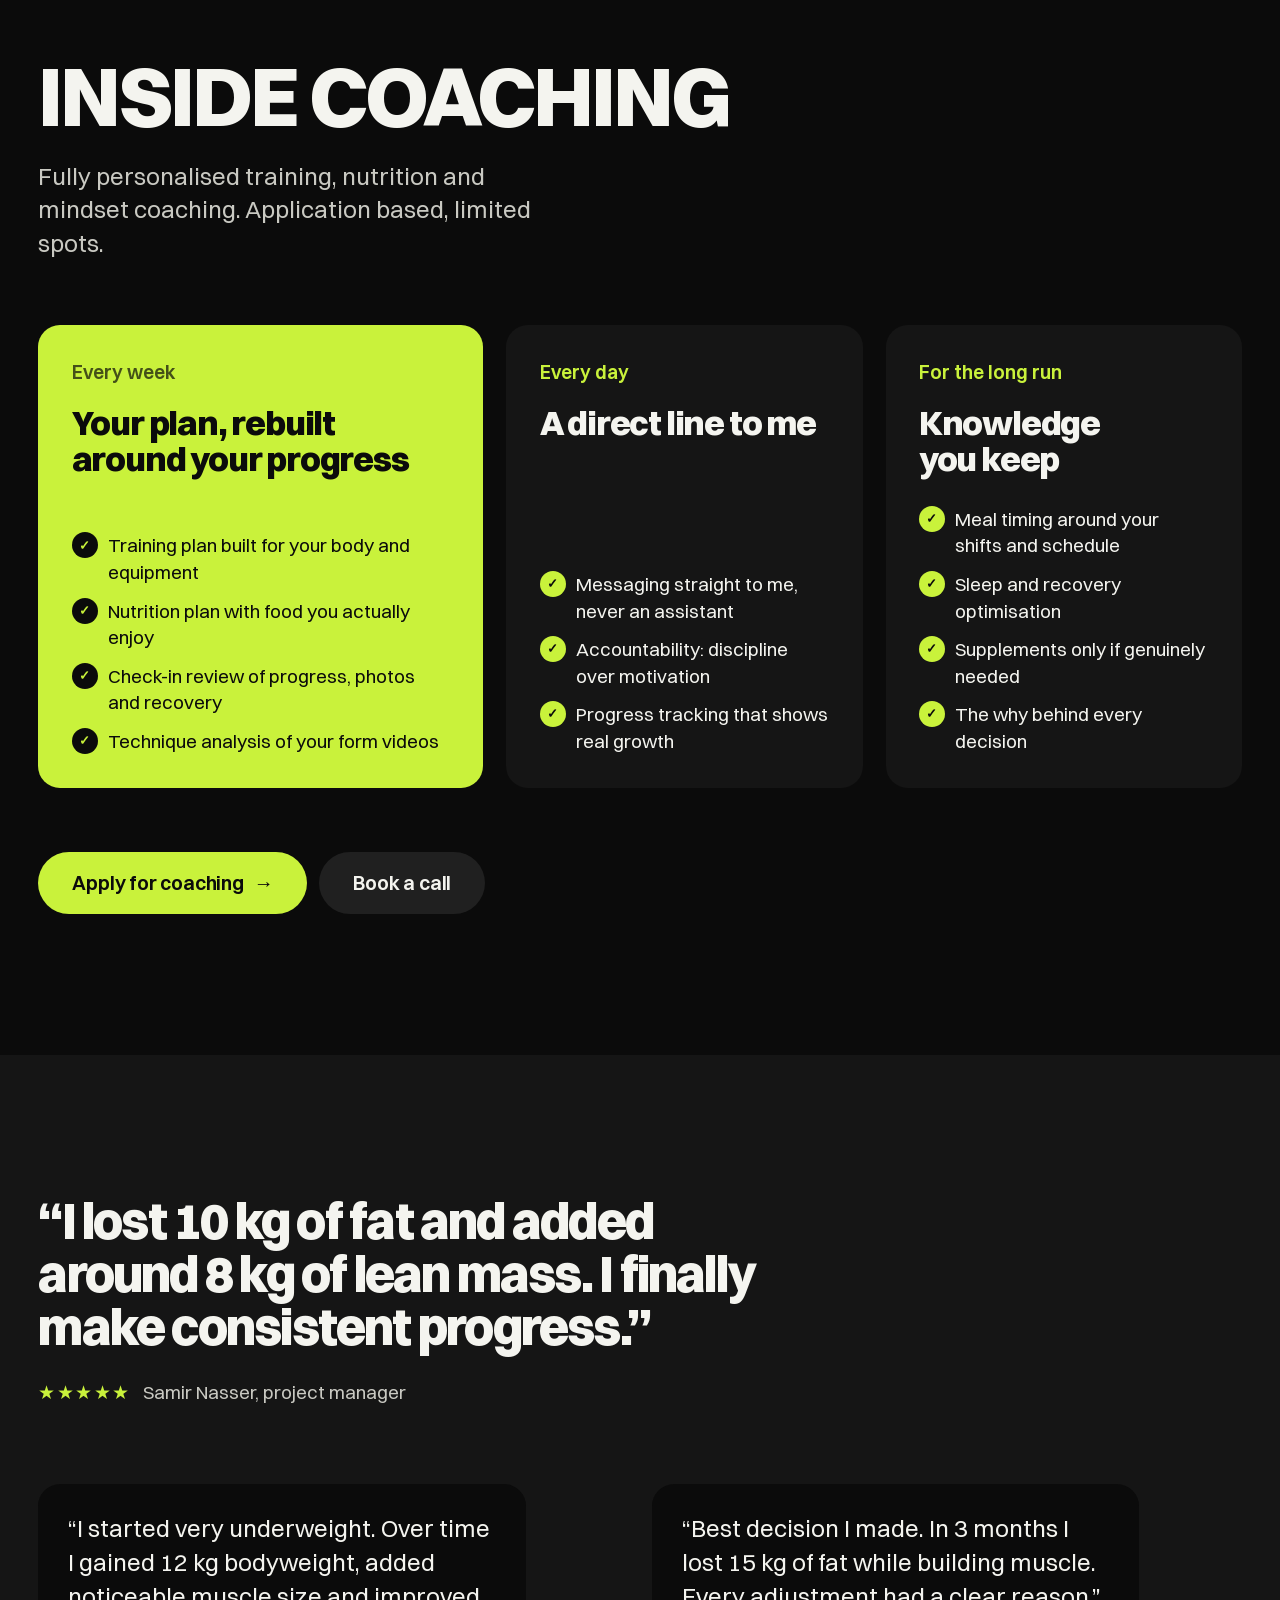
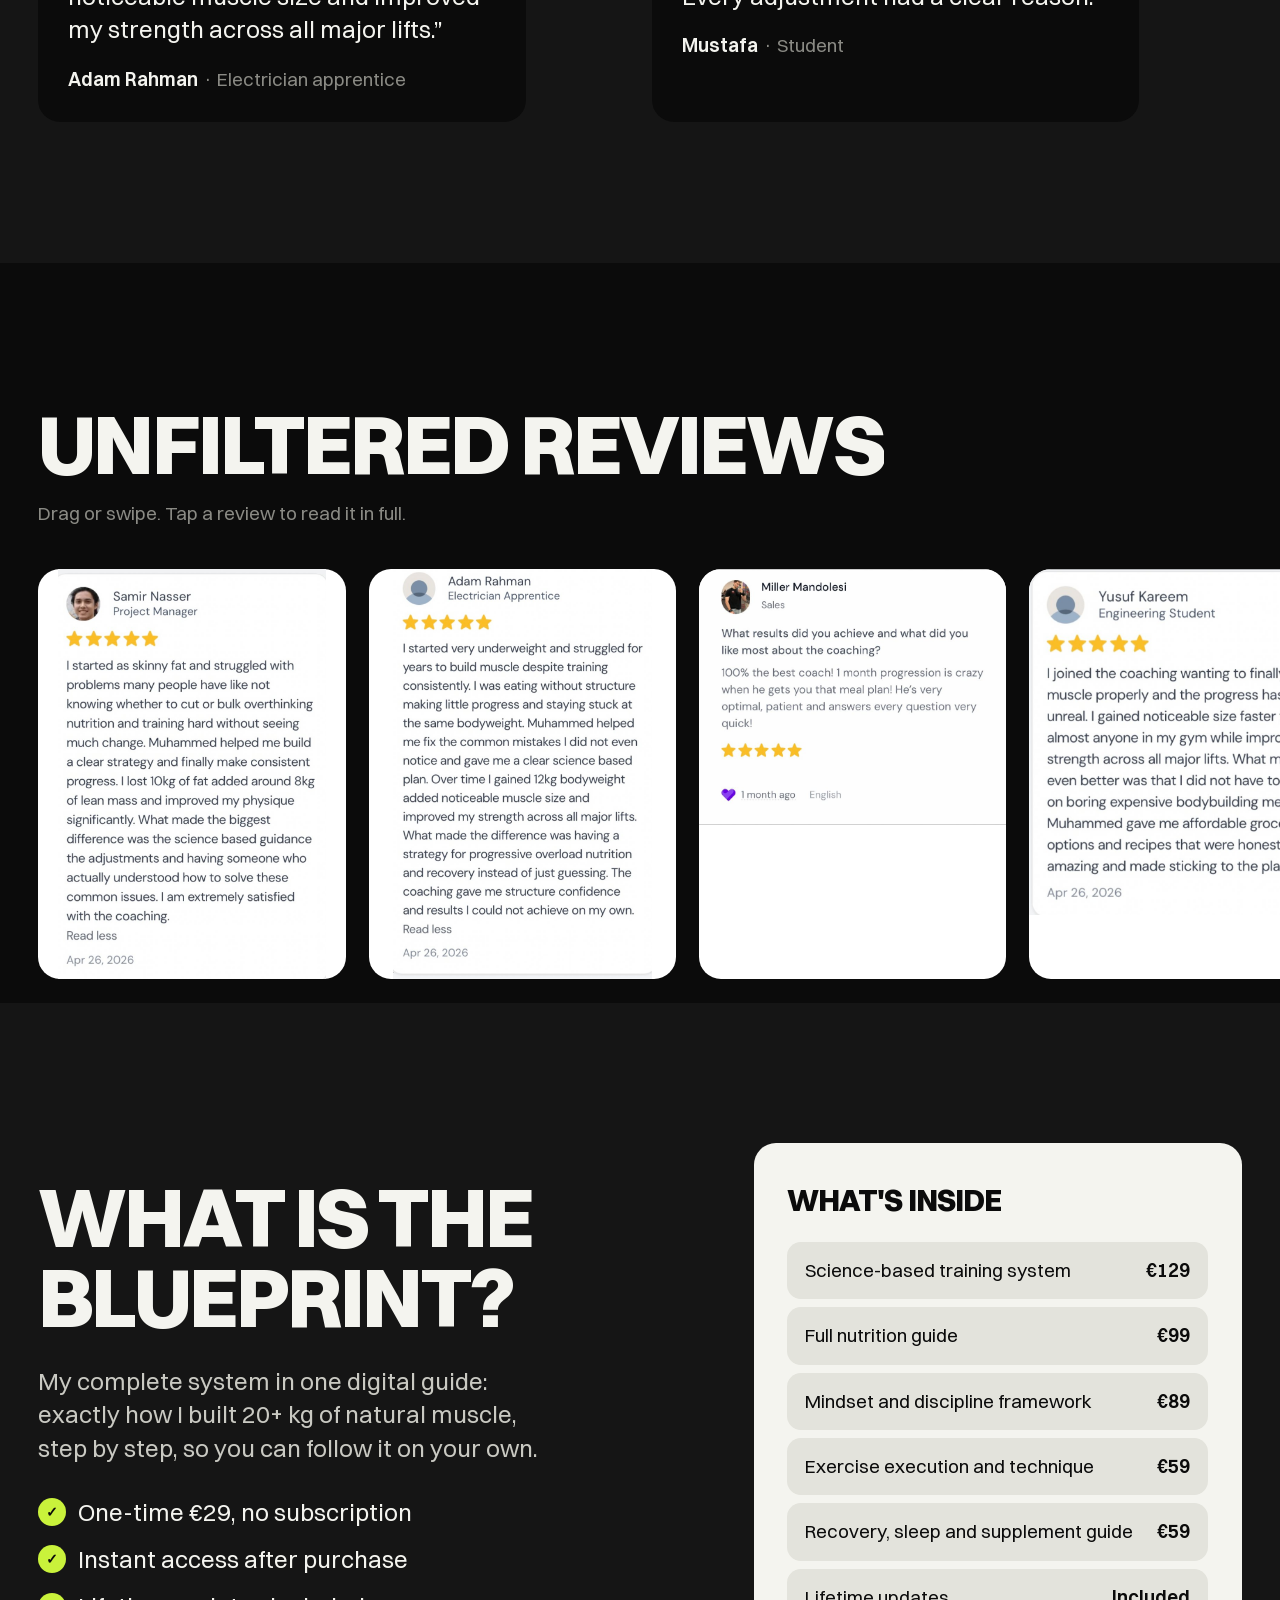
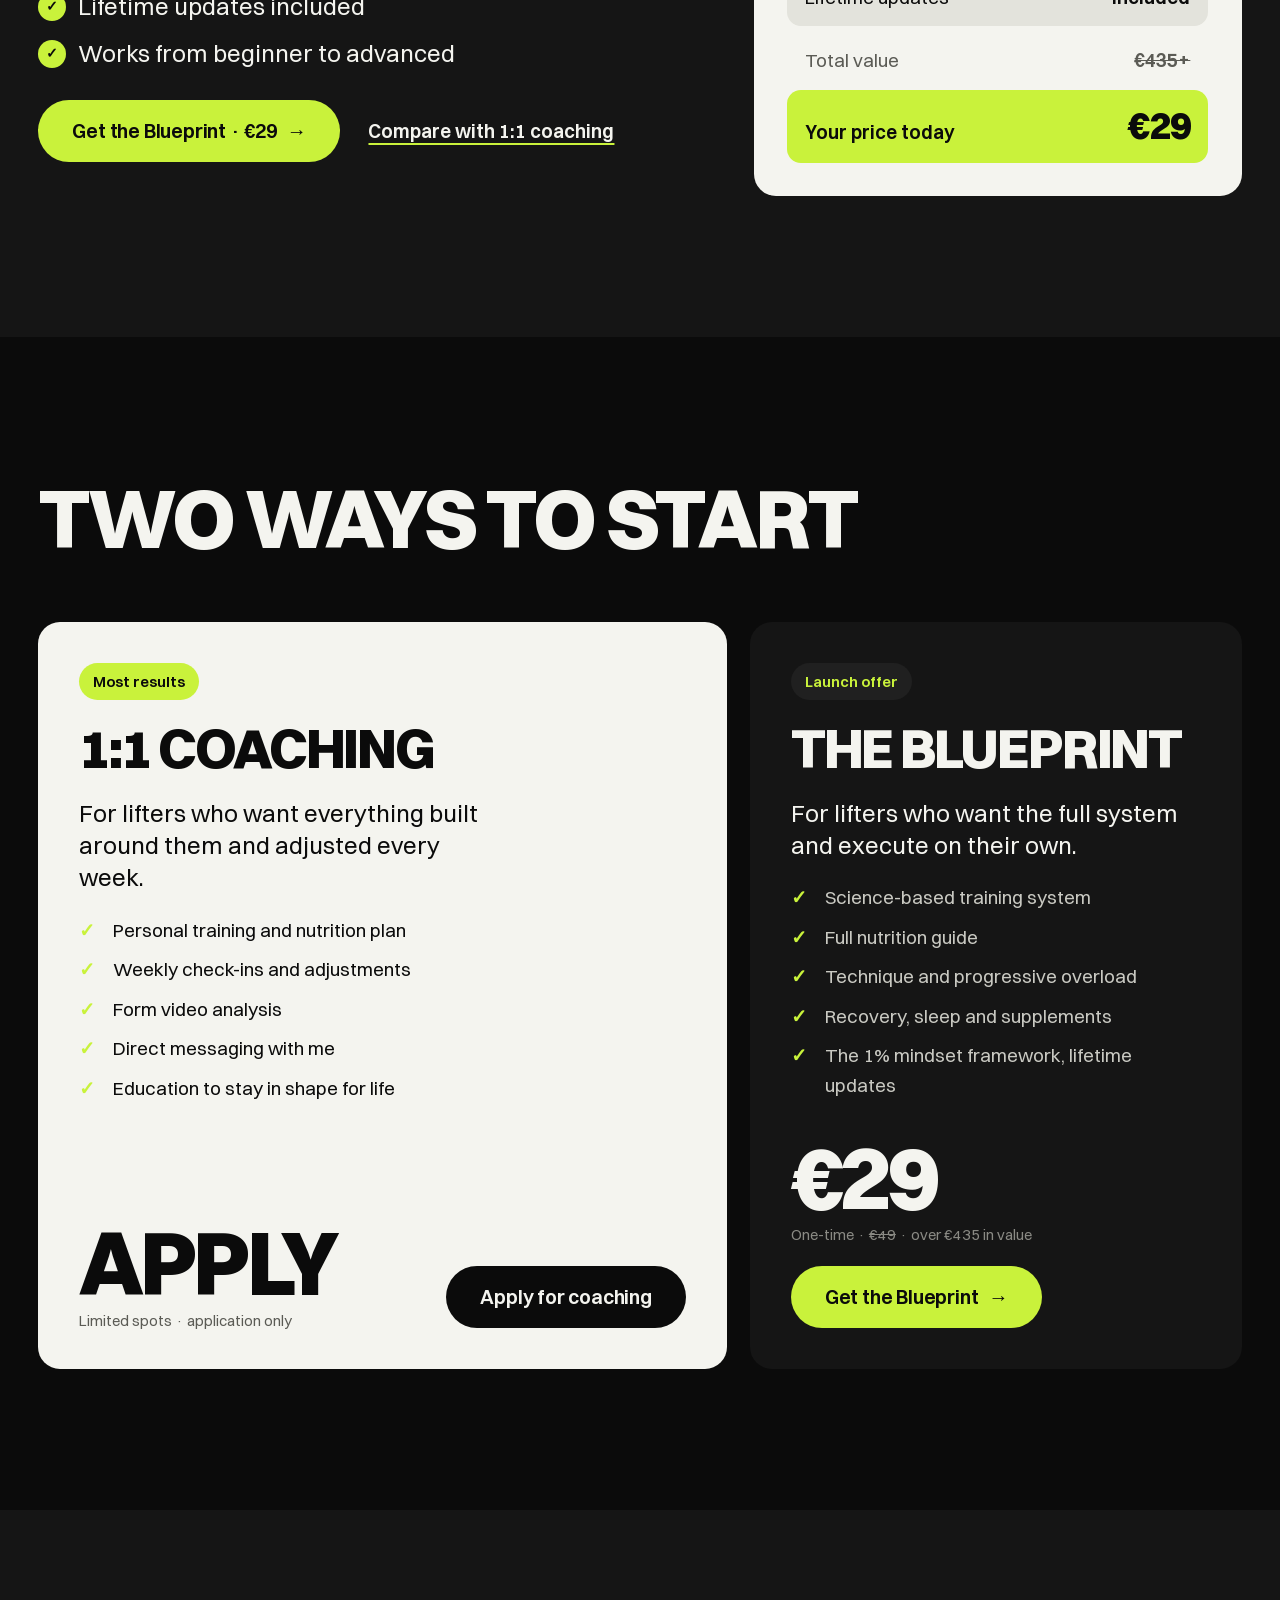
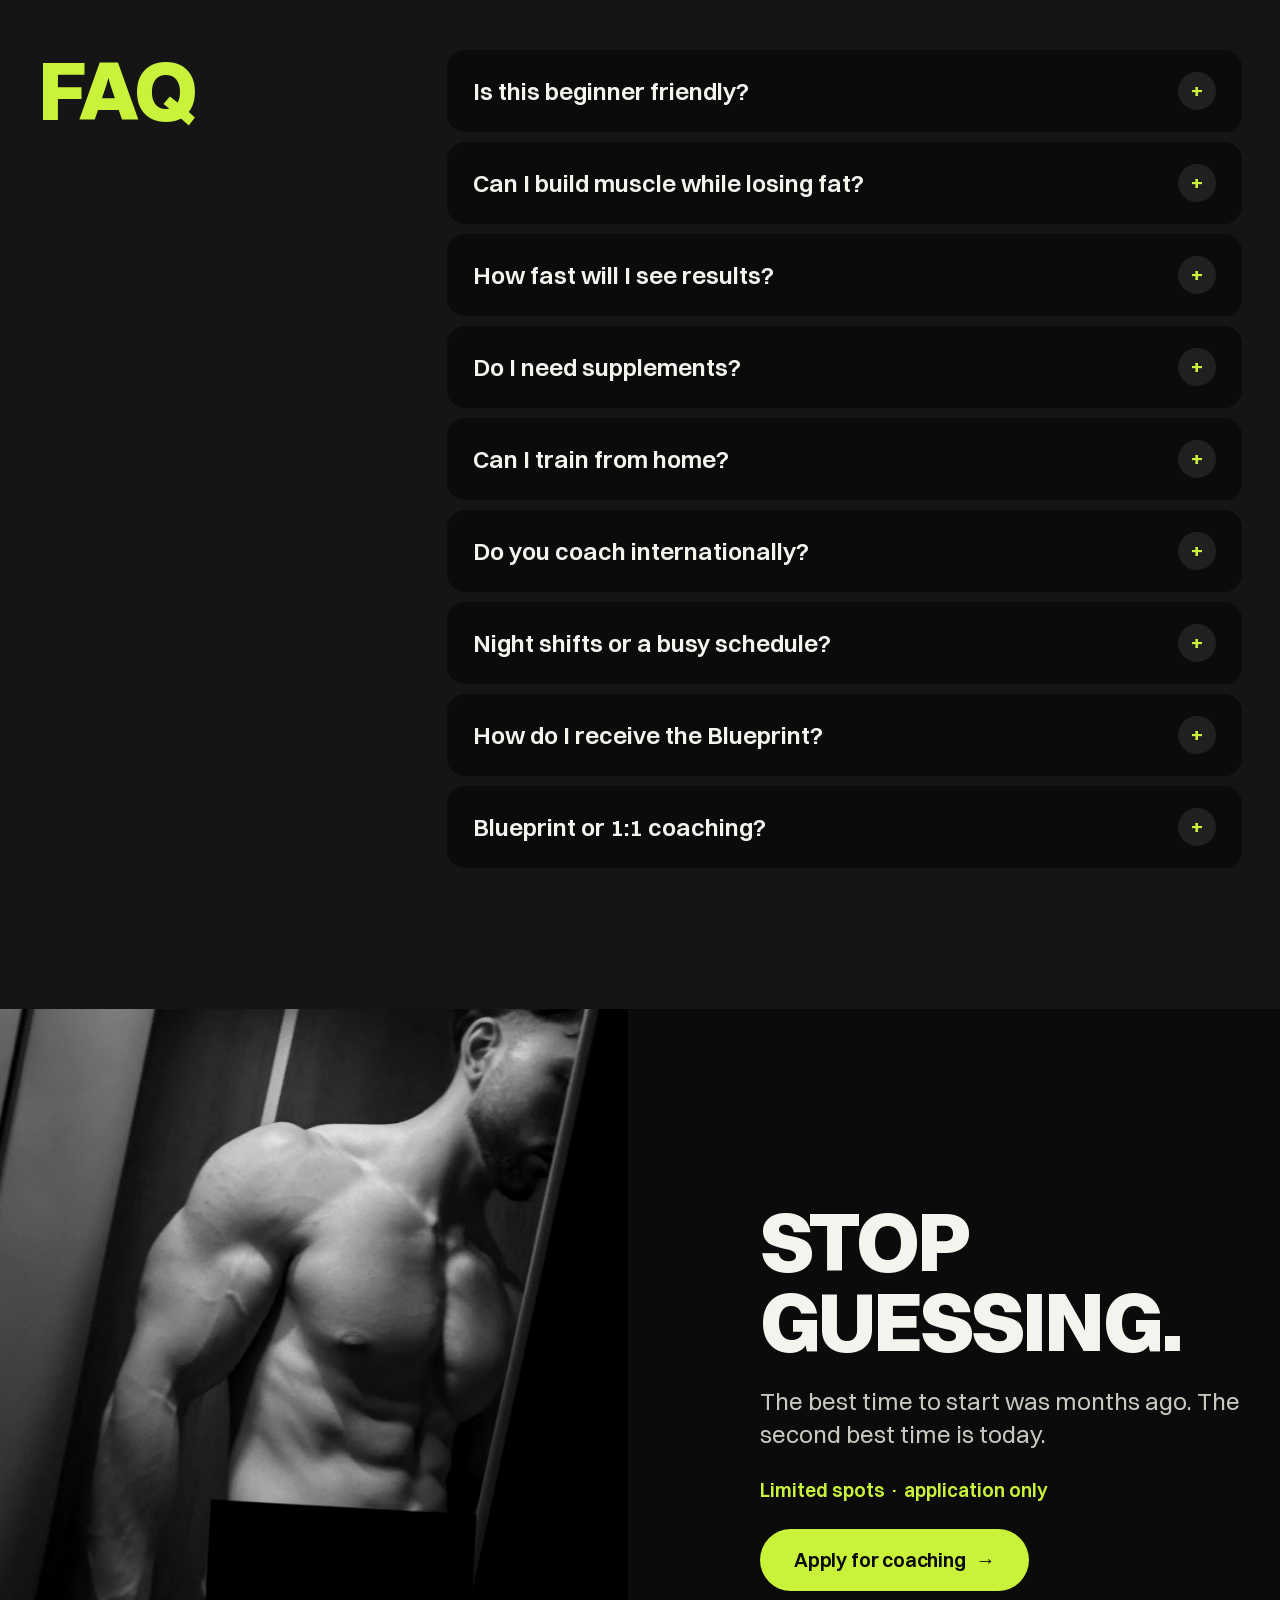
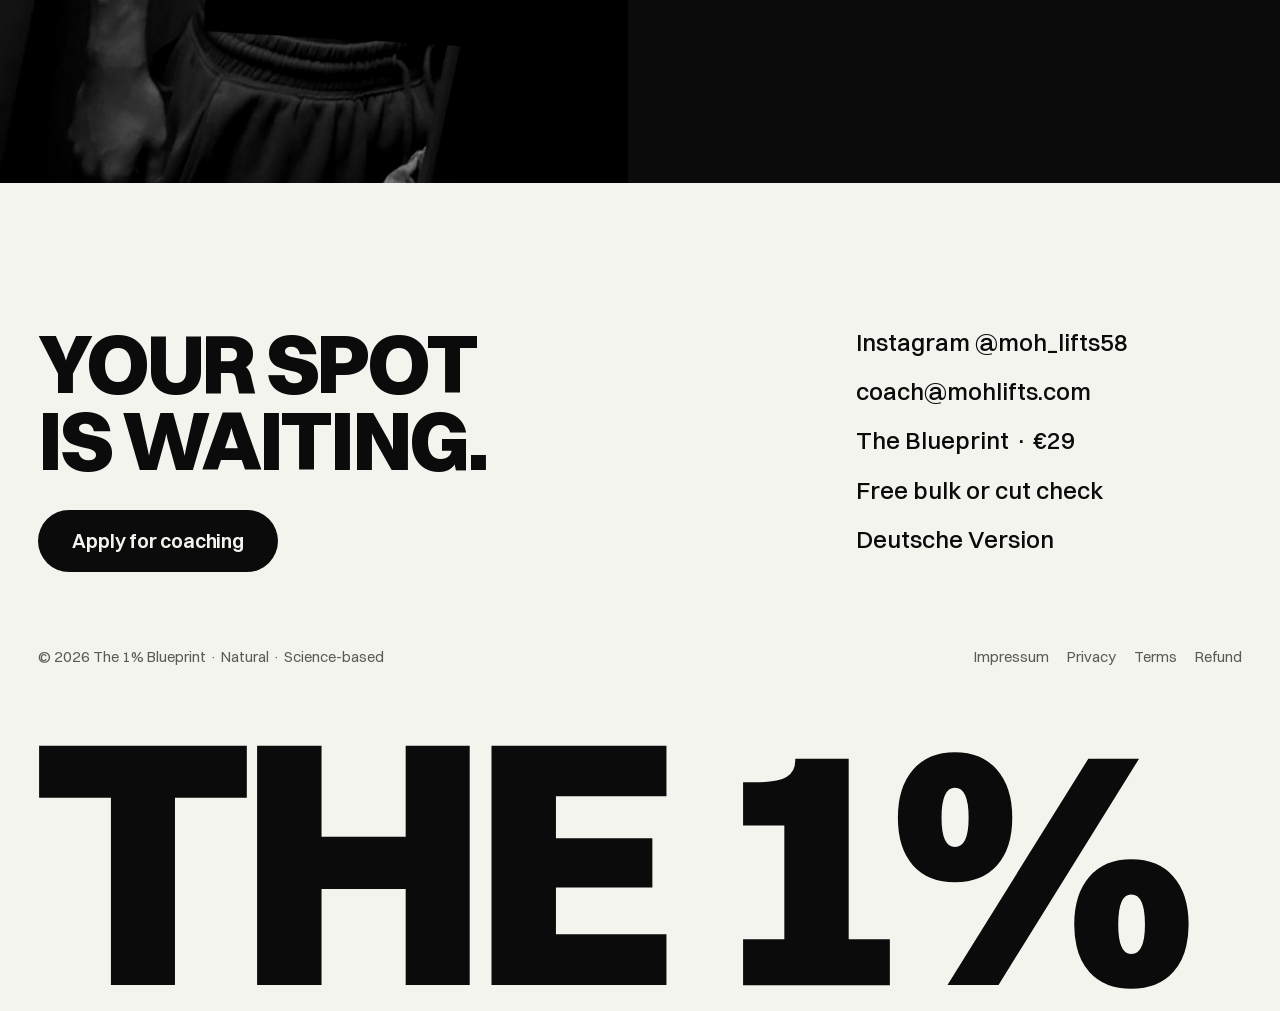
==== commit 42a946e8: "Add German version at /de/ with language switch Same page translated to German, calculator answers i" ====
--- a/index.html
+++ b/index.html
@@ -12,6 +12,8 @@
 <meta property="og:image" content="assets/img/hero.jpg">
 <meta name="twitter:card" content="summary_large_image">
 <meta name="theme-color" content="#0b0b0b">
+<link rel="alternate" hreflang="en" href="./">
+<link rel="alternate" hreflang="de" href="de/">
 <link rel="preload" href="assets/fonts/switzer-800.woff2" as="font" type="font/woff2" crossorigin>
 <link rel="stylesheet" href="assets/css/style.css">
 <link rel="preload" as="image" href="assets/img/hero.jpg">
@@ -25,7 +27,10 @@
 <header class="nav" id="nav">
   <div class="nav-top">
     <a class="wordmark" href="#top" aria-label="The 1% Blueprint, back to top">The&nbsp;<b>1%</b></a>
-    <a class="btn btn-accent btn-small" href="https://tally.so/r/RGdYQP" target="_blank" rel="noopener">Apply now</a>
+    <div class="nav-right">
+      <a class="lang" href="de/" hreflang="de" lang="de" aria-label="Deutsche Version">DE</a>
+      <a class="btn btn-accent btn-small" href="https://tally.so/r/RGdYQP" target="_blank" rel="noopener">Apply now</a>
+    </div>
   </div>
   <nav class="nav-bar" id="nav-bar" aria-label="Jump to section">
     <a class="chip" href="#transformations">Transformations</a>
@@ -47,7 +52,7 @@
       <span class="line"><span>Become</span></span>
       <span class="line"><span>the 1%</span></span>
     </h1>
-    <p class="hero-lead">I'm Muhammed. I built 20+ kg of muscle naturally, no steroids, no shortcuts. Now I coach lifters worldwide, one to one.</p>
+    <p class="hero-lead">I'm Muhammed. I built 20+&nbsp;kg of muscle naturally, no steroids, no shortcuts. Now I coach lifters worldwide, one to one.</p>
     <div class="hero-actions">
       <a class="btn btn-accent btn-big" href="https://tally.so/r/RGdYQP" target="_blank" rel="noopener">Apply for coaching</a>
       <a class="btn btn-line btn-big" href="#check">Bulk or cut? Free check</a>
@@ -68,13 +73,13 @@
 <section class="band" aria-label="Client results">
   <div class="band-track" id="band-track" aria-hidden="true">
     <div class="band-row">
-      <span>−9 kg in 5 months</span><i></i><span>−25 kg and still going</span><i></i><span>Six-pack in 30 days</span><i></i><span>−10 kg fat, +8 kg lean</span><i></i><span>−15 kg in 3 months</span><i></i><span>+12 kg bodyweight</span><i></i>
+      <span>−9&nbsp;kg in 5&nbsp;months</span><i></i><span>−25&nbsp;kg and still going</span><i></i><span>Six-pack in 30&nbsp;days</span><i></i><span>−10&nbsp;kg fat, +8&nbsp;kg lean</span><i></i><span>−15&nbsp;kg in 3&nbsp;months</span><i></i><span>+12&nbsp;kg bodyweight</span><i></i>
     </div>
     <div class="band-row">
-      <span>−9 kg in 5 months</span><i></i><span>−25 kg and still going</span><i></i><span>Six-pack in 30 days</span><i></i><span>−10 kg fat, +8 kg lean</span><i></i><span>−15 kg in 3 months</span><i></i><span>+12 kg bodyweight</span><i></i>
-    </div>
-  </div>
-  <p class="sr-only">Client results: minus 9 kg in 5 months, minus 25 kg and still going, six-pack in 30 days, minus 10 kg fat and plus 8 kg lean, minus 15 kg in 3 months, plus 12 kg bodyweight. Every one built steroid-free.</p>
+      <span>−9&nbsp;kg in 5&nbsp;months</span><i></i><span>−25&nbsp;kg and still going</span><i></i><span>Six-pack in 30&nbsp;days</span><i></i><span>−10&nbsp;kg fat, +8&nbsp;kg lean</span><i></i><span>−15&nbsp;kg in 3&nbsp;months</span><i></i><span>+12&nbsp;kg bodyweight</span><i></i>
+    </div>
+  </div>
+  <p class="sr-only">Client results: minus 9&nbsp;kg in 5&nbsp;months, minus 25&nbsp;kg and still going, six-pack in 30&nbsp;days, minus 10&nbsp;kg fat and plus 8&nbsp;kg lean, minus 15&nbsp;kg in 3&nbsp;months, plus 12&nbsp;kg bodyweight. Every one built steroid-free.</p>
 </section>
 
 <!-- RESULTS / BEFORE-AFTER -->
@@ -97,35 +102,35 @@
     </div>
     <div class="trafo-nav">
       <button type="button" class="trafo-prev" id="trafo-prev" aria-label="Previous transformation">←</button>
-      <p class="trafo-count" aria-live="polite"><b id="trafo-index">1</b> / <span id="trafo-total">4</span><span class="trafo-label" id="trafo-label">−9 kg</span></p>
+      <p class="trafo-count" aria-live="polite"><b id="trafo-index">1</b> / <span id="trafo-total">4</span><span class="trafo-label" id="trafo-label">−9&nbsp;kg</span></p>
       <button type="button" class="btn btn-accent btn-big trafo-next" id="trafo-next">Next transformation</button>
     </div>
   </div>
 
   <div class="clients" role="tablist" aria-label="Choose a client transformation">
     <button class="client is-active" role="tab" aria-selected="true" data-id="2066" data-pos="40% 30%" data-alt="lean, visible abs">
-      <span class="client-delta">−9 kg</span>
+      <span class="client-delta">−9&nbsp;kg</span>
       <span class="client-title">Built muscle while losing fat</span>
-      <span class="client-meta">82.5 → 73.8 kg · 5 months</span>
+      <span class="client-meta">82.5 → 73.8&nbsp;kg · 5&nbsp;months</span>
       <span class="client-story">Five months of consistent execution. Serious lean muscle added while stripping fat at the same time: visible abs and a complete athletic physique.</span>
     </button>
-    <button class="client" role="tab" aria-selected="false" data-id="2068" data-pos="50% 58%" data-alt="77 kg, leaner and lighter">
-      <span class="client-delta">−25 kg</span>
+    <button class="client" role="tab" aria-selected="false" data-id="2068" data-pos="50% 58%" data-alt="77&nbsp;kg, leaner and lighter">
+      <span class="client-delta">−25&nbsp;kg</span>
       <span class="client-title">Thought it was over. Rebuilt his life.</span>
-      <span class="client-meta">102 → 77 kg · still progressing</span>
-      <span class="client-story">At the start of 2026 he sat at 102 kg. He made the decision instead of more excuses, dropped 10 kg in month one and can do pull-ups for the first time.</span>
+      <span class="client-meta">102 → 77&nbsp;kg · still progressing</span>
+      <span class="client-story">At the start of 2026 he sat at 102&nbsp;kg. He made the decision instead of more excuses, dropped 10&nbsp;kg in month one and can do pull-ups for the first time.</span>
     </button>
     <button class="client" role="tab" aria-selected="false" data-id="2067" data-pos="50% 40%" data-alt="dense, wide back and shoulders">
-      <span class="client-delta">−12 kg</span>
+      <span class="client-delta">−12&nbsp;kg</span>
       <span class="client-title">Complete back rebuild</span>
-      <span class="client-meta">95 → 83 kg · long-term build</span>
-      <span class="client-story">12 kg of fat gone, dense muscle packed across back and shoulders, and a dramatic change in posture, structure and proportions.</span>
+      <span class="client-meta">95 → 83&nbsp;kg · long-term build</span>
+      <span class="client-story">12&nbsp;kg of fat gone, dense muscle packed across back and shoulders, and a dramatic change in posture, structure and proportions.</span>
     </button>
     <button class="client" role="tab" aria-selected="false" data-id="2070" data-pos="50% 35%" data-alt="six-pack visible">
-      <span class="client-delta">−7 lbs</span>
-      <span class="client-title">Six-pack in 30 days</span>
-      <span class="client-meta">170.1 → 163.6 lbs · month one</span>
-      <span class="client-story">Wanted more muscle with less fat. Over 7 lbs down in the first month while keeping every kg of muscle, now moving into a structured lean phase.</span>
+      <span class="client-delta">−7&nbsp;lbs</span>
+      <span class="client-title">Six-pack in 30&nbsp;days</span>
+      <span class="client-meta">170.1 → 163.6&nbsp;lbs · month one</span>
+      <span class="client-story">Wanted more muscle with less fat. Over 7&nbsp;lbs down in the first month while keeping every kg of muscle, now moving into a structured lean phase.</span>
     </button>
   </div>
 </section>
@@ -158,15 +163,15 @@
       </div>
 
       <div class="calc-row">
-        <div class="slider-head"><label for="in-weight">Weight</label><output id="out-weight" for="in-weight">75 kg</output></div>
+        <div class="slider-head"><label for="in-weight">Weight</label><output id="out-weight" for="in-weight">75&nbsp;kg</output></div>
         <input class="slider" type="range" id="in-weight" min="40" max="160" step="0.5" value="75">
       </div>
 
       <fieldset class="calc-row">
         <legend class="calc-legend">How long have you been training?</legend>
         <div class="exp-options">
-          <input type="radio" name="exp" id="exp-0" value="0"><label for="exp-0">Under 6 months</label>
-          <input type="radio" name="exp" id="exp-1" value="1" checked><label for="exp-1">6 months – 2 years</label>
+          <input type="radio" name="exp" id="exp-0" value="0"><label for="exp-0">Under 6&nbsp;months</label>
+          <input type="radio" name="exp" id="exp-1" value="1" checked><label for="exp-1">6&nbsp;months – 2 years</label>
           <input type="radio" name="exp" id="exp-2" value="2"><label for="exp-2">2 – 5 years</label>
           <input type="radio" name="exp" id="exp-3" value="3"><label for="exp-3">5+ years</label>
         </div>
@@ -198,7 +203,7 @@
 <!-- STORY -->
 <section class="story" aria-label="My story">
   <div class="wrap story-inner">
-    <p class="story-text" id="story-text"><strong>Muhammed.</strong> Natural athlete. I built <mark>more than 20 kg of lean muscle</mark> without steroids and turned years of obsessive tracking into one system: <mark>bulking without the fat</mark>, cutting without losing muscle. Today I coach clients across <mark>Europe, the UK, the US, Canada, Australia and the Middle East</mark>. <mark>You talk to me</mark>, not an assistant or a chatbot. Your plan is <mark>adjusted every single week</mark> and explained so well that one day <mark>you won't need a coach at all</mark>.</p>
+    <p class="story-text" id="story-text"><strong>Muhammed.</strong> Natural athlete. I built <mark>more than 20&nbsp;kg of lean muscle</mark> without steroids and turned years of obsessive tracking into one system: <mark>bulking without the fat</mark>, cutting without losing muscle. Today I coach clients across <mark>Europe, the UK, the US, Canada, Australia and the Middle East</mark>. <mark>You talk to me</mark>, not an assistant or a chatbot. Your plan is <mark>adjusted every single week</mark> and explained so well that one day <mark>you won't need a coach at all</mark>.</p>
     <a class="story-link" href="https://tally.so/r/RGdYQP" target="_blank" rel="noopener">Apply for one of the limited spots <span aria-hidden="true">→</span></a>
   </div>
 </section>
@@ -270,15 +275,15 @@
 <section class="voices" aria-label="What clients say">
   <div class="wrap voices-inner">
     <figure class="voice-lead reveal">
-      <blockquote><p>“I lost 10 kg of fat and added around 8 kg of lean mass. I finally make consistent progress.”</p></blockquote>
+      <blockquote><p>“I lost 10&nbsp;kg of fat and added around 8&nbsp;kg of lean mass. I finally make consistent progress.”</p></blockquote>
       <figcaption><span class="stars" aria-label="5 stars">★★★★★</span> Samir Nasser, project manager</figcaption>
     </figure>
     <figure class="voice reveal">
-      <blockquote><p>“I started very underweight. Over time I gained 12 kg bodyweight, added noticeable muscle size and improved my strength across all major lifts.”</p></blockquote>
+      <blockquote><p>“I started very underweight. Over time I gained 12&nbsp;kg bodyweight, added noticeable muscle size and improved my strength across all major lifts.”</p></blockquote>
       <figcaption>Adam Rahman <span>· Electrician apprentice</span></figcaption>
     </figure>
     <figure class="voice reveal">
-      <blockquote><p>“Best decision I made. In 3 months I lost 15 kg of fat while building muscle. Every adjustment had a clear reason.”</p></blockquote>
+      <blockquote><p>“Best decision I made. In 3&nbsp;months I lost 15&nbsp;kg of fat while building muscle. Every adjustment had a clear reason.”</p></blockquote>
       <figcaption>Mustafa <span>· Student</span></figcaption>
     </figure>
   </div>
@@ -303,7 +308,7 @@
   <div class="wrap bp-inner">
     <div class="bp-copy">
       <h2 id="bp-title" class="h-section reveal-mask"><span>What is the Blueprint?</span></h2>
-      <p class="lead reveal">My complete system in one digital guide: exactly how I built 20+ kg of natural muscle, step by step, so you can follow it on your own.</p>
+      <p class="lead reveal">My complete system in one digital guide: exactly how I built 20+&nbsp;kg of natural muscle, step by step, so you can follow it on your own.</p>
       <ul class="bp-facts reveal">
         <li>One-time €29, no subscription</li>
         <li>Instant access after purchase</li>
@@ -414,6 +419,7 @@
       <li><a href="mailto:coach@mohlifts.com">coach@mohlifts.com</a></li>
       <li><a href="https://buy.stripe.com/28EeV6cZBbde2eI37lgw000" target="_blank" rel="noopener">The Blueprint · €29</a></li>
       <li><a href="#check">Free bulk or cut check</a></li>
+      <li><a href="de/" hreflang="de" lang="de">Deutsche Version</a></li>
     </ul>
   </div>
   <div class="footer-legal">
--- a/assets/css/style.css
+++ b/assets/css/style.css
@@ -183,6 +183,20 @@
   letter-spacing: -0.03em;
 }
 .wordmark b { color: var(--accent); font-weight: 800; }
+.nav-right { display: flex; align-items: center; gap: 10px; }
+.lang {
+  display: inline-flex; align-items: center; justify-content: center;
+  min-height: 44px; min-width: 44px; padding: 0 14px;
+  border-radius: 999px;
+  background: var(--surface-2);
+  color: var(--ink);
+  font-size: var(--step-small);
+  font-weight: 600;
+  text-decoration: none;
+  transition: background-color var(--t-hover) ease, transform var(--t-press) var(--ease-out);
+}
+.lang:hover { background: var(--surface-3); }
+.lang:active { transform: scale(0.94); }
 .nav-bar {
   display: flex;
   justify-content: safe center;
@@ -599,6 +613,8 @@
 .truth { background: var(--inv); color: var(--on-inv); padding-block: var(--section); }
 .truth-inner { display: grid; grid-template-columns: repeat(12, minmax(0, 1fr)); column-gap: var(--gap); row-gap: 48px; }
 .truth-inner .h-section { grid-column: 1 / span 5; }
+/* Longer German headline gets the full width above the list */
+:lang(de) .truth-inner .h-section { grid-column: 1 / -1; }
 .strikes { grid-column: 6 / span 7; display: grid; gap: 10px; }
 .strikes li {
   font-size: var(--step-statement);
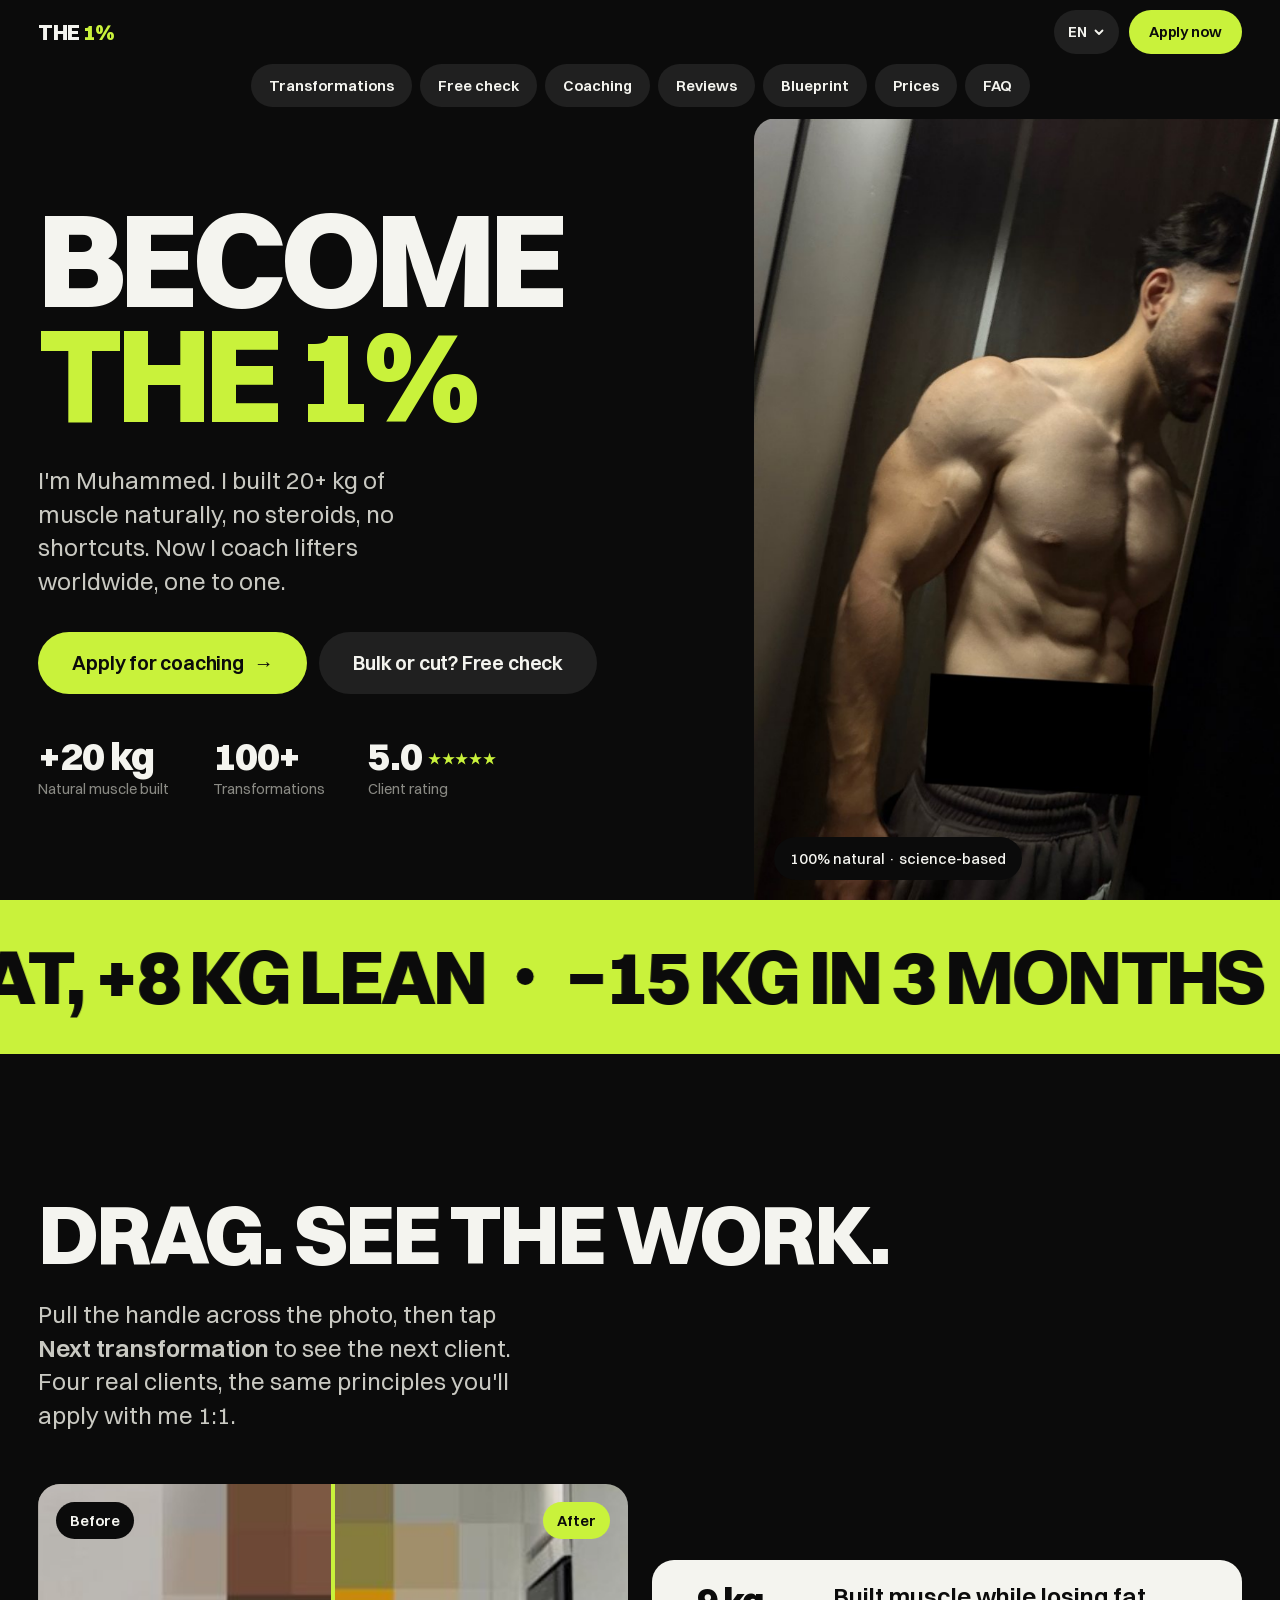
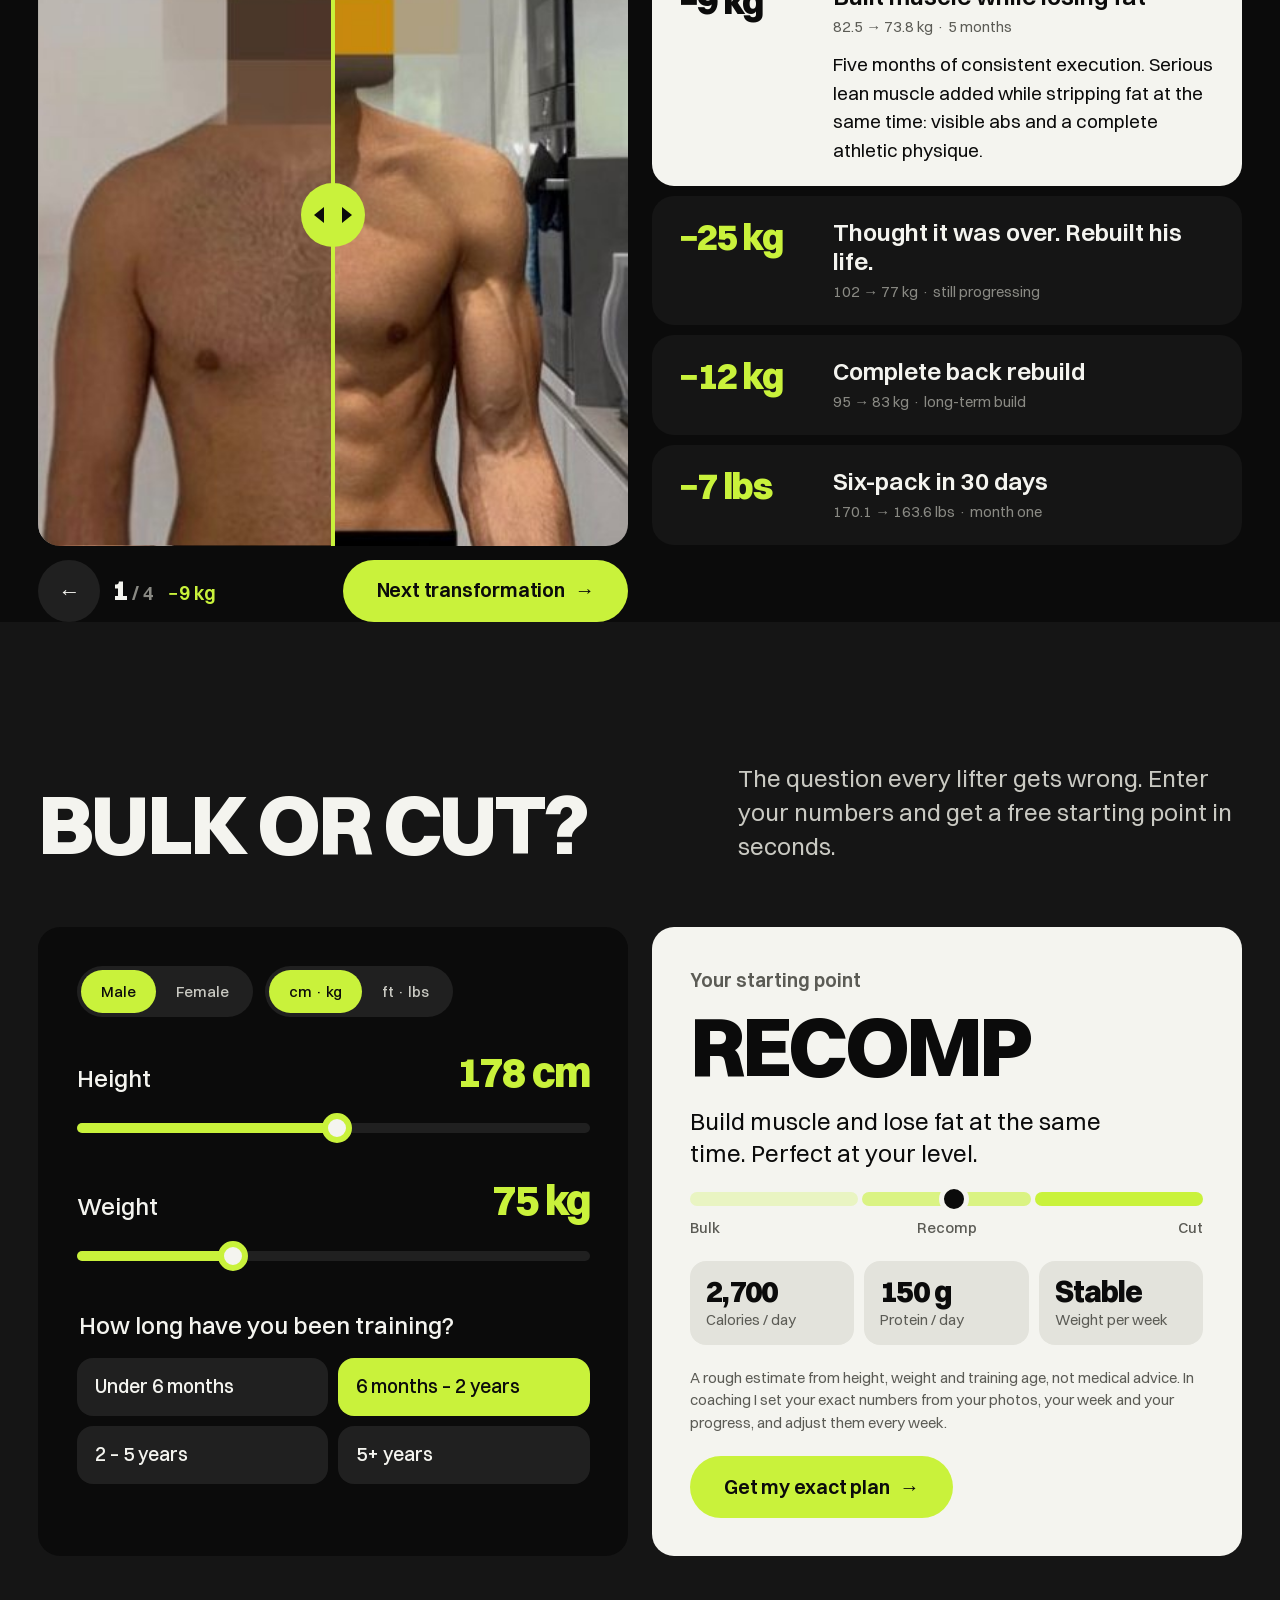
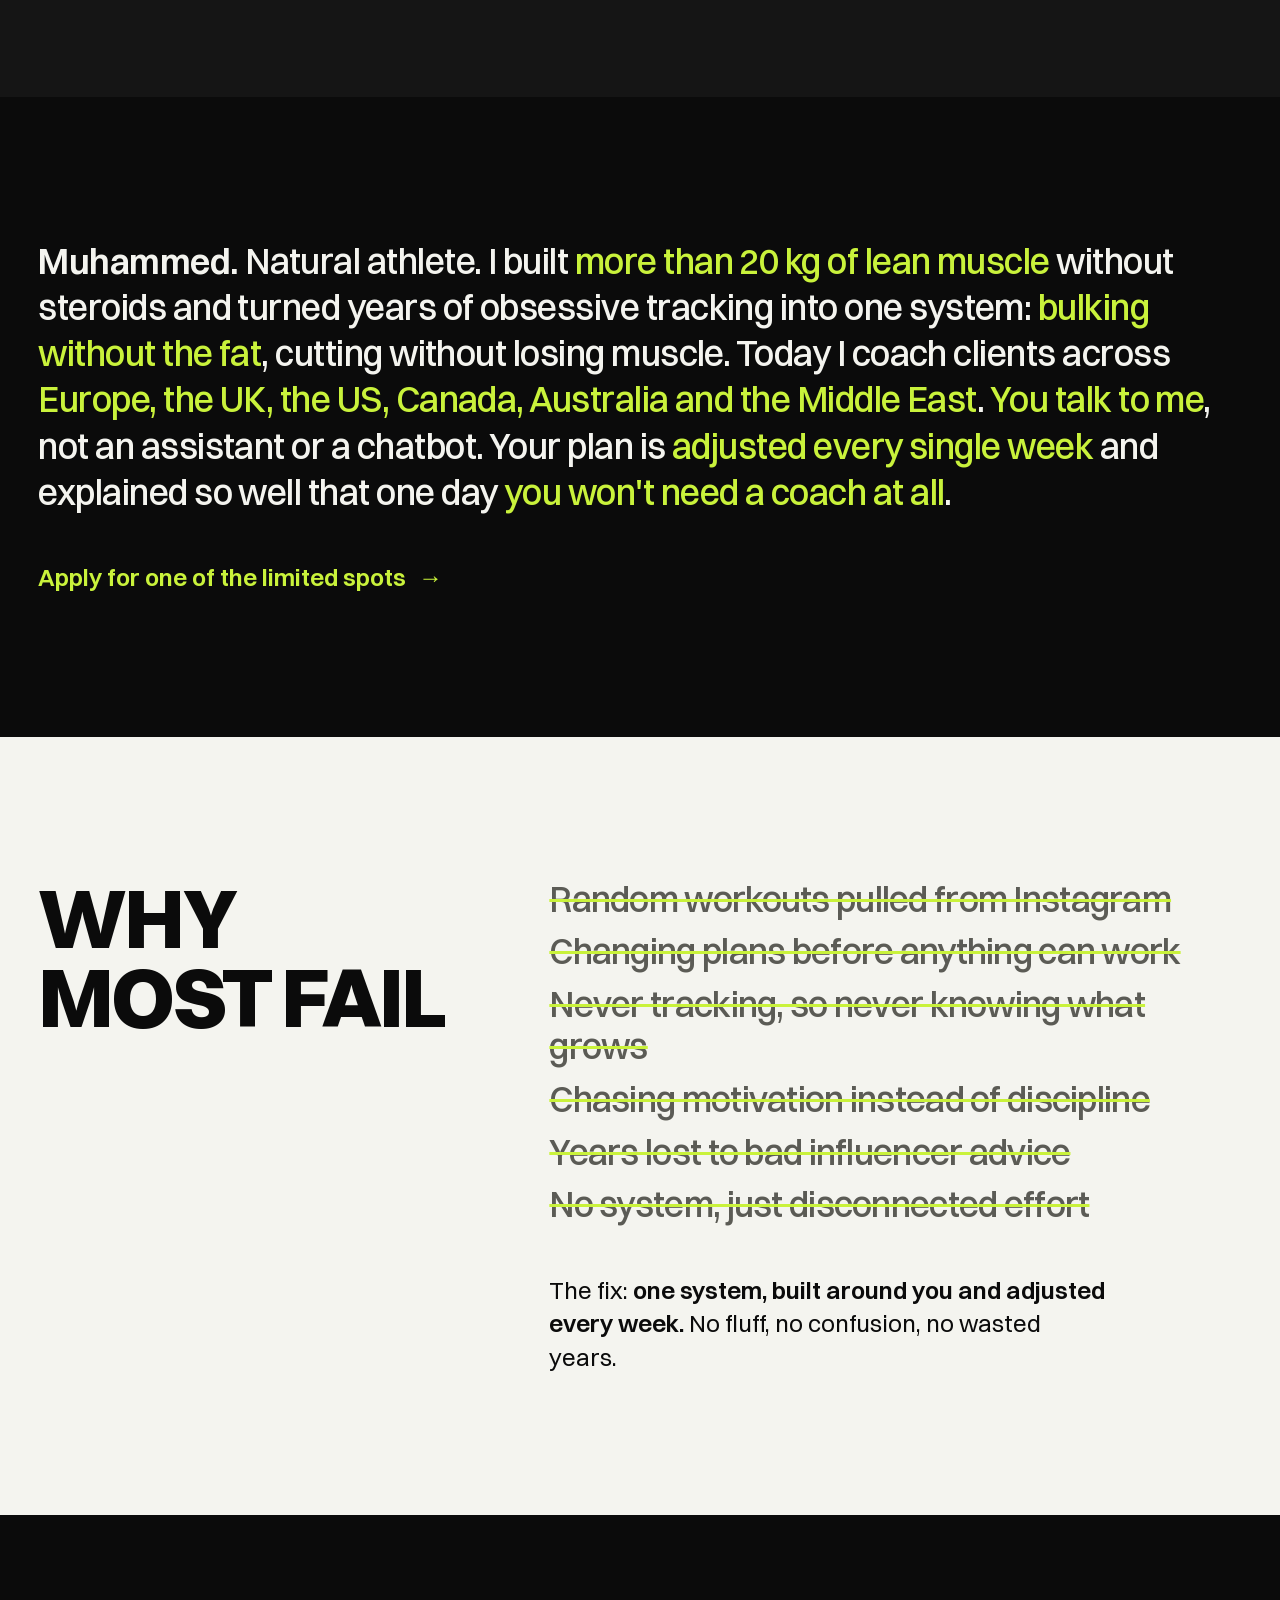
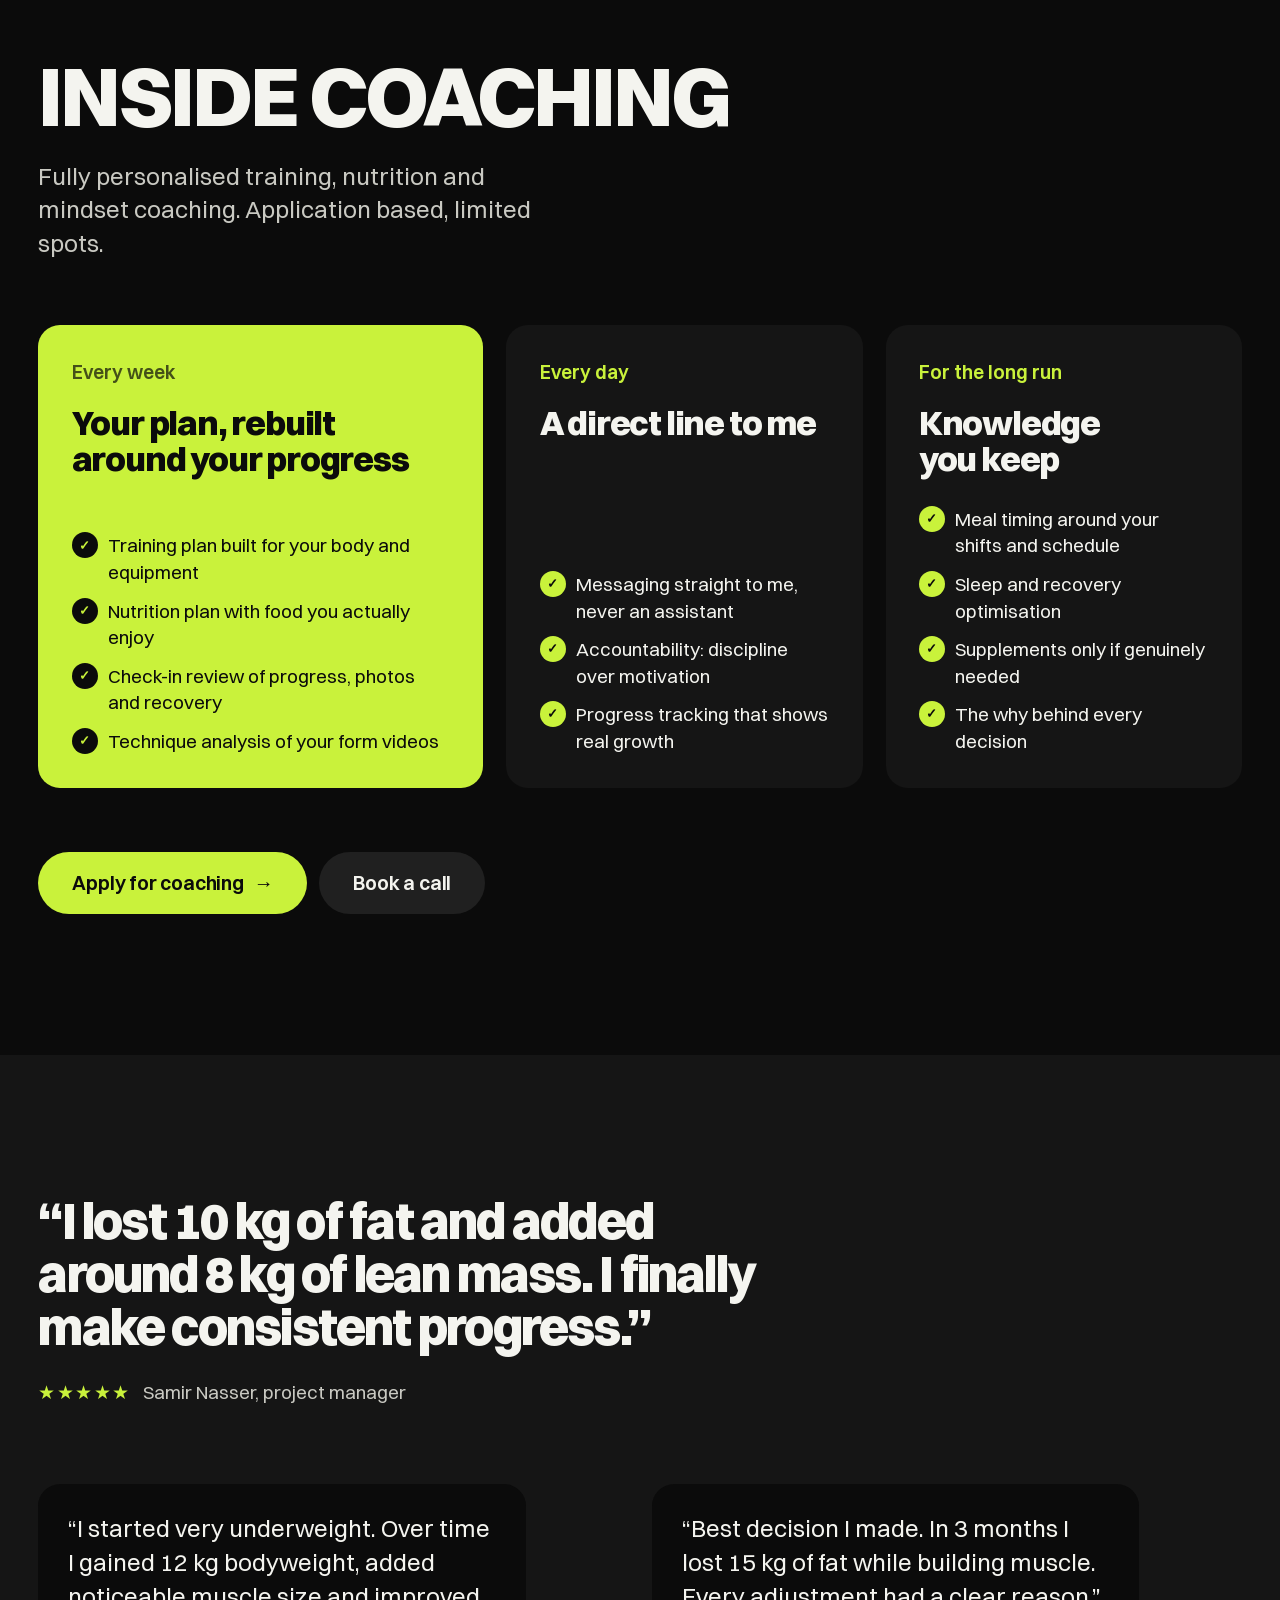
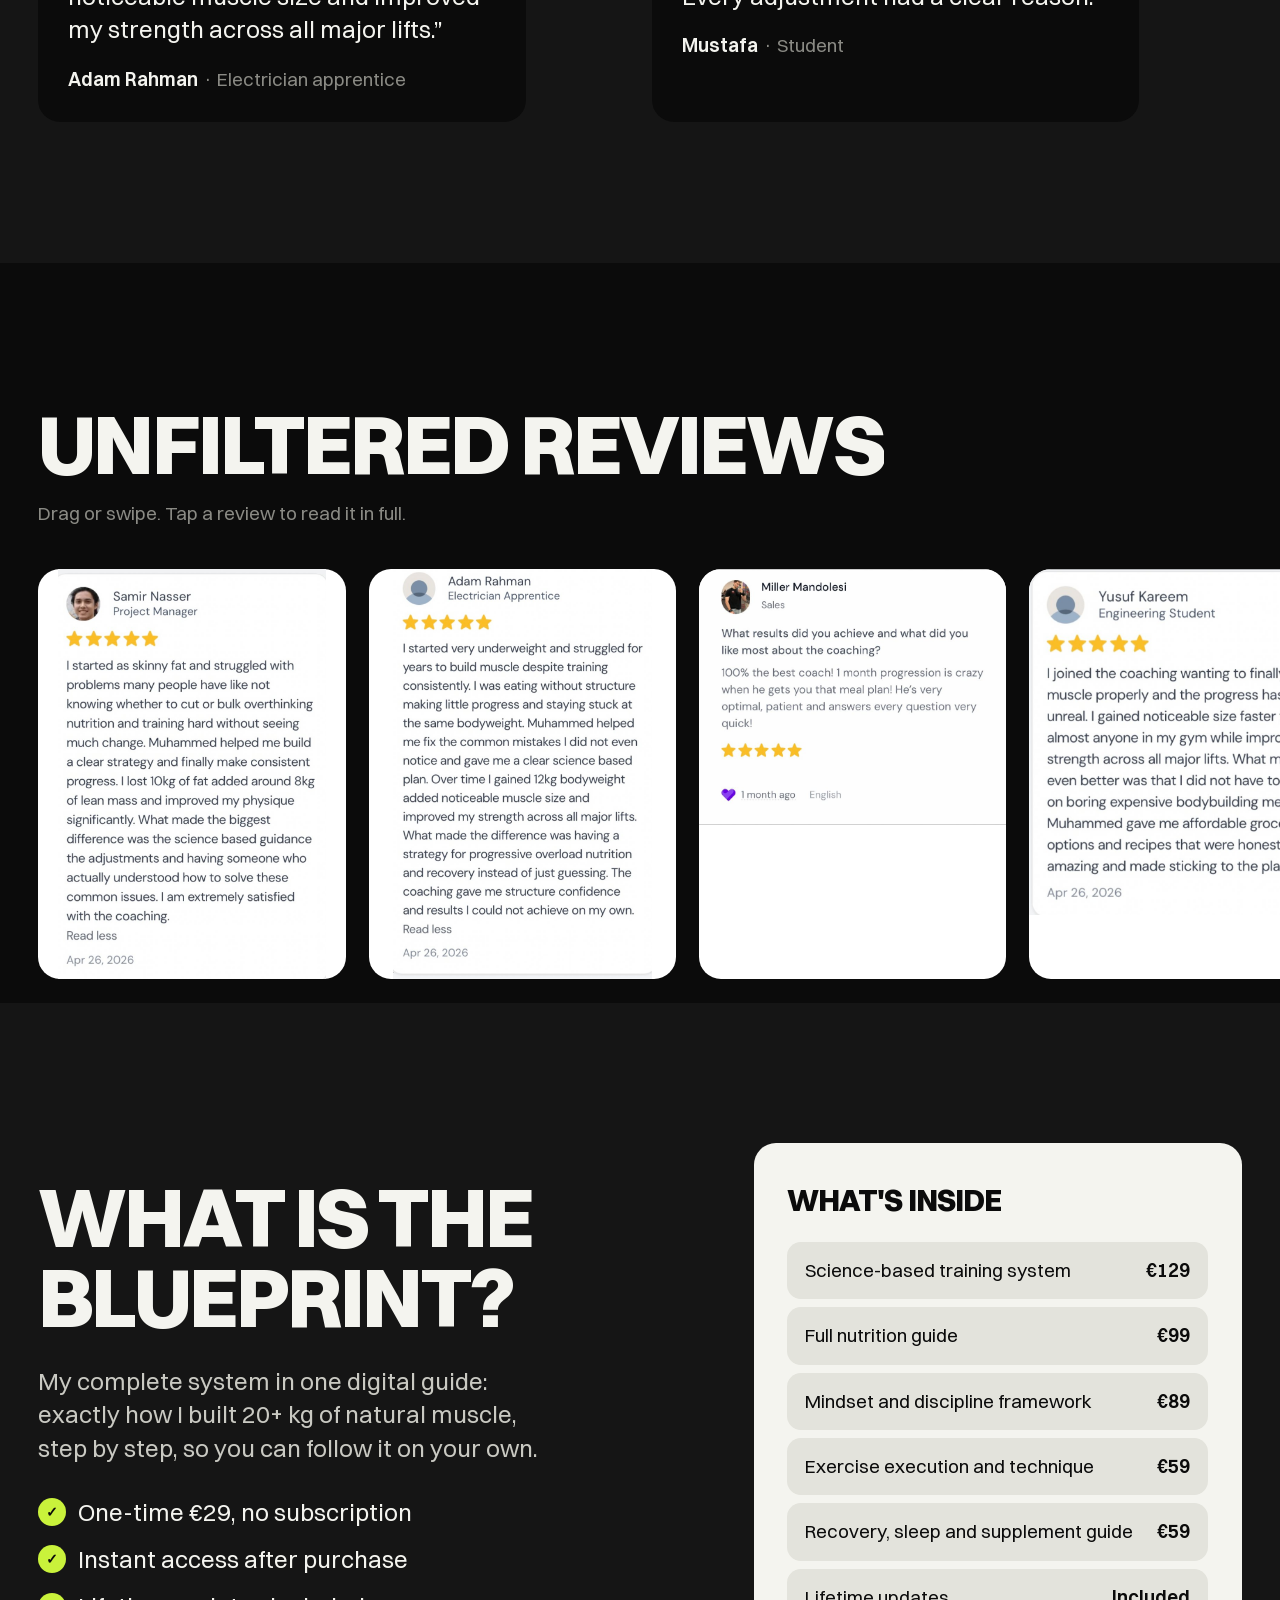
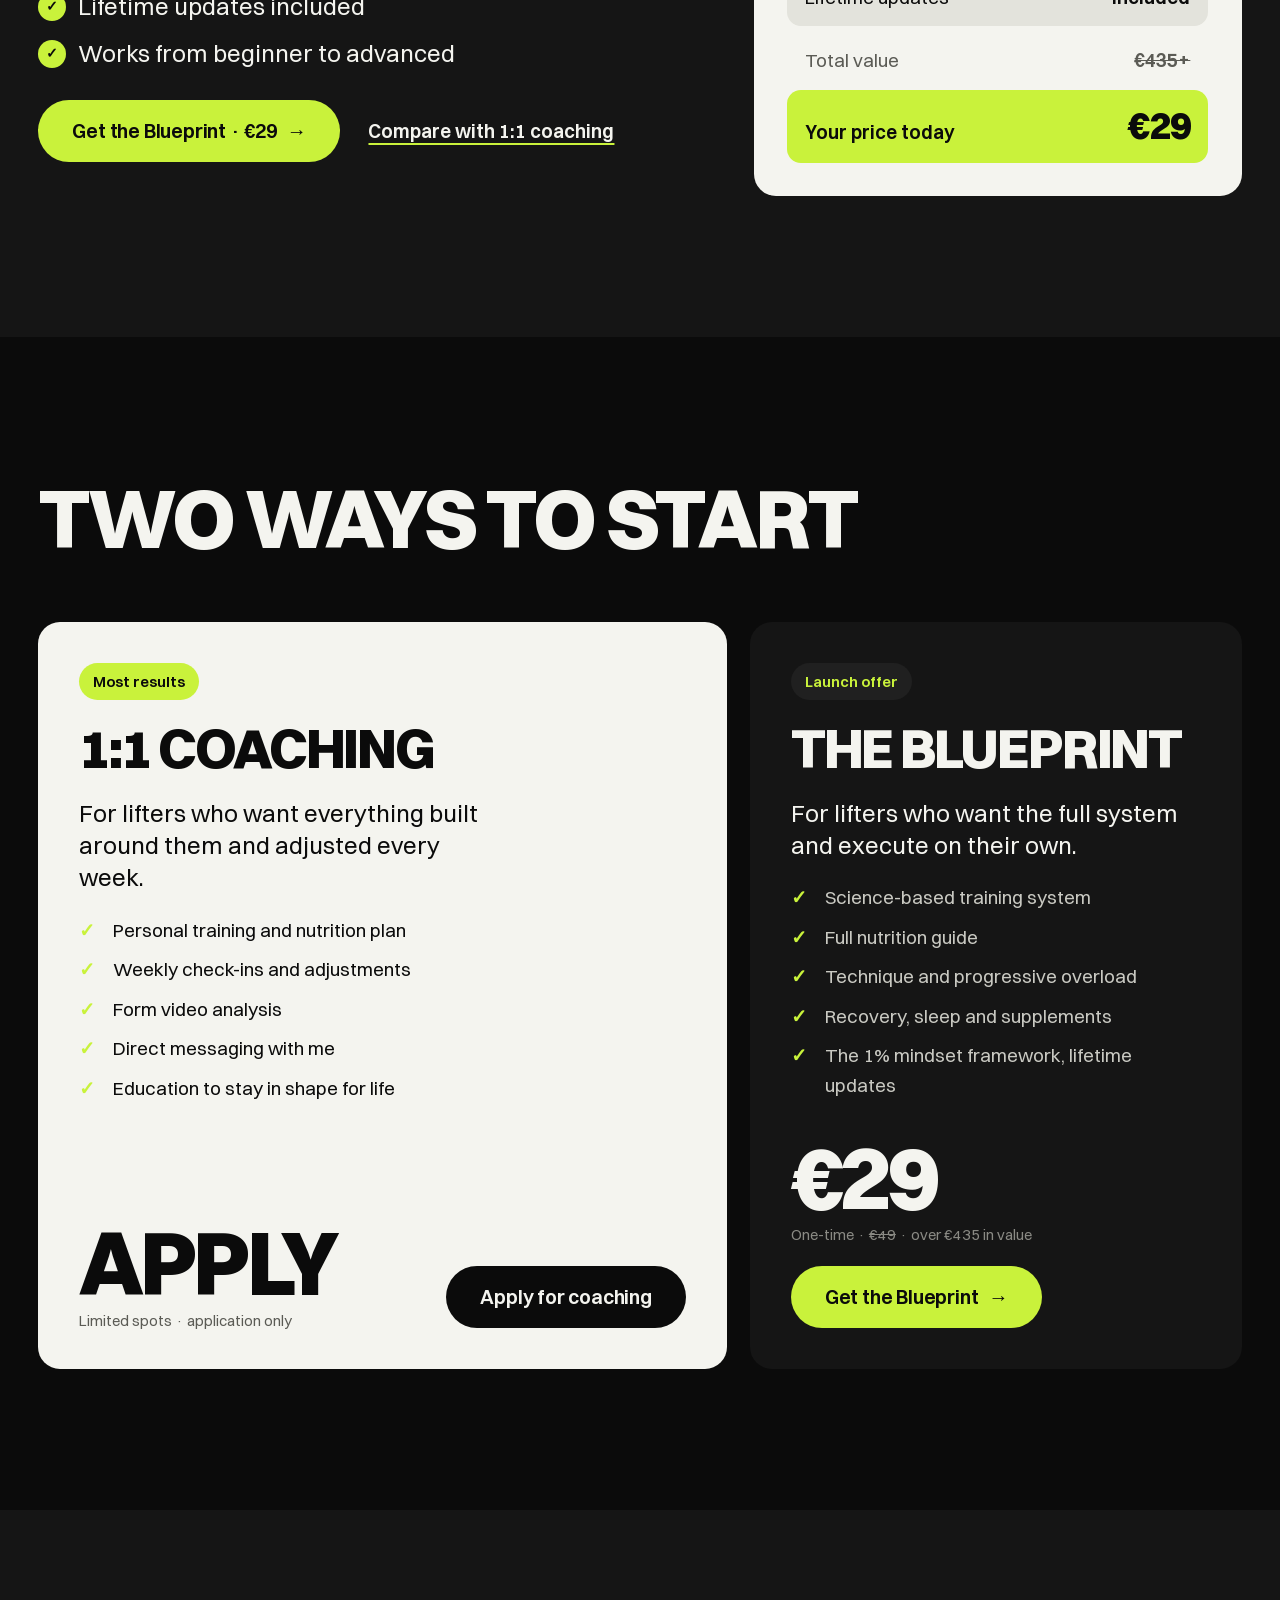
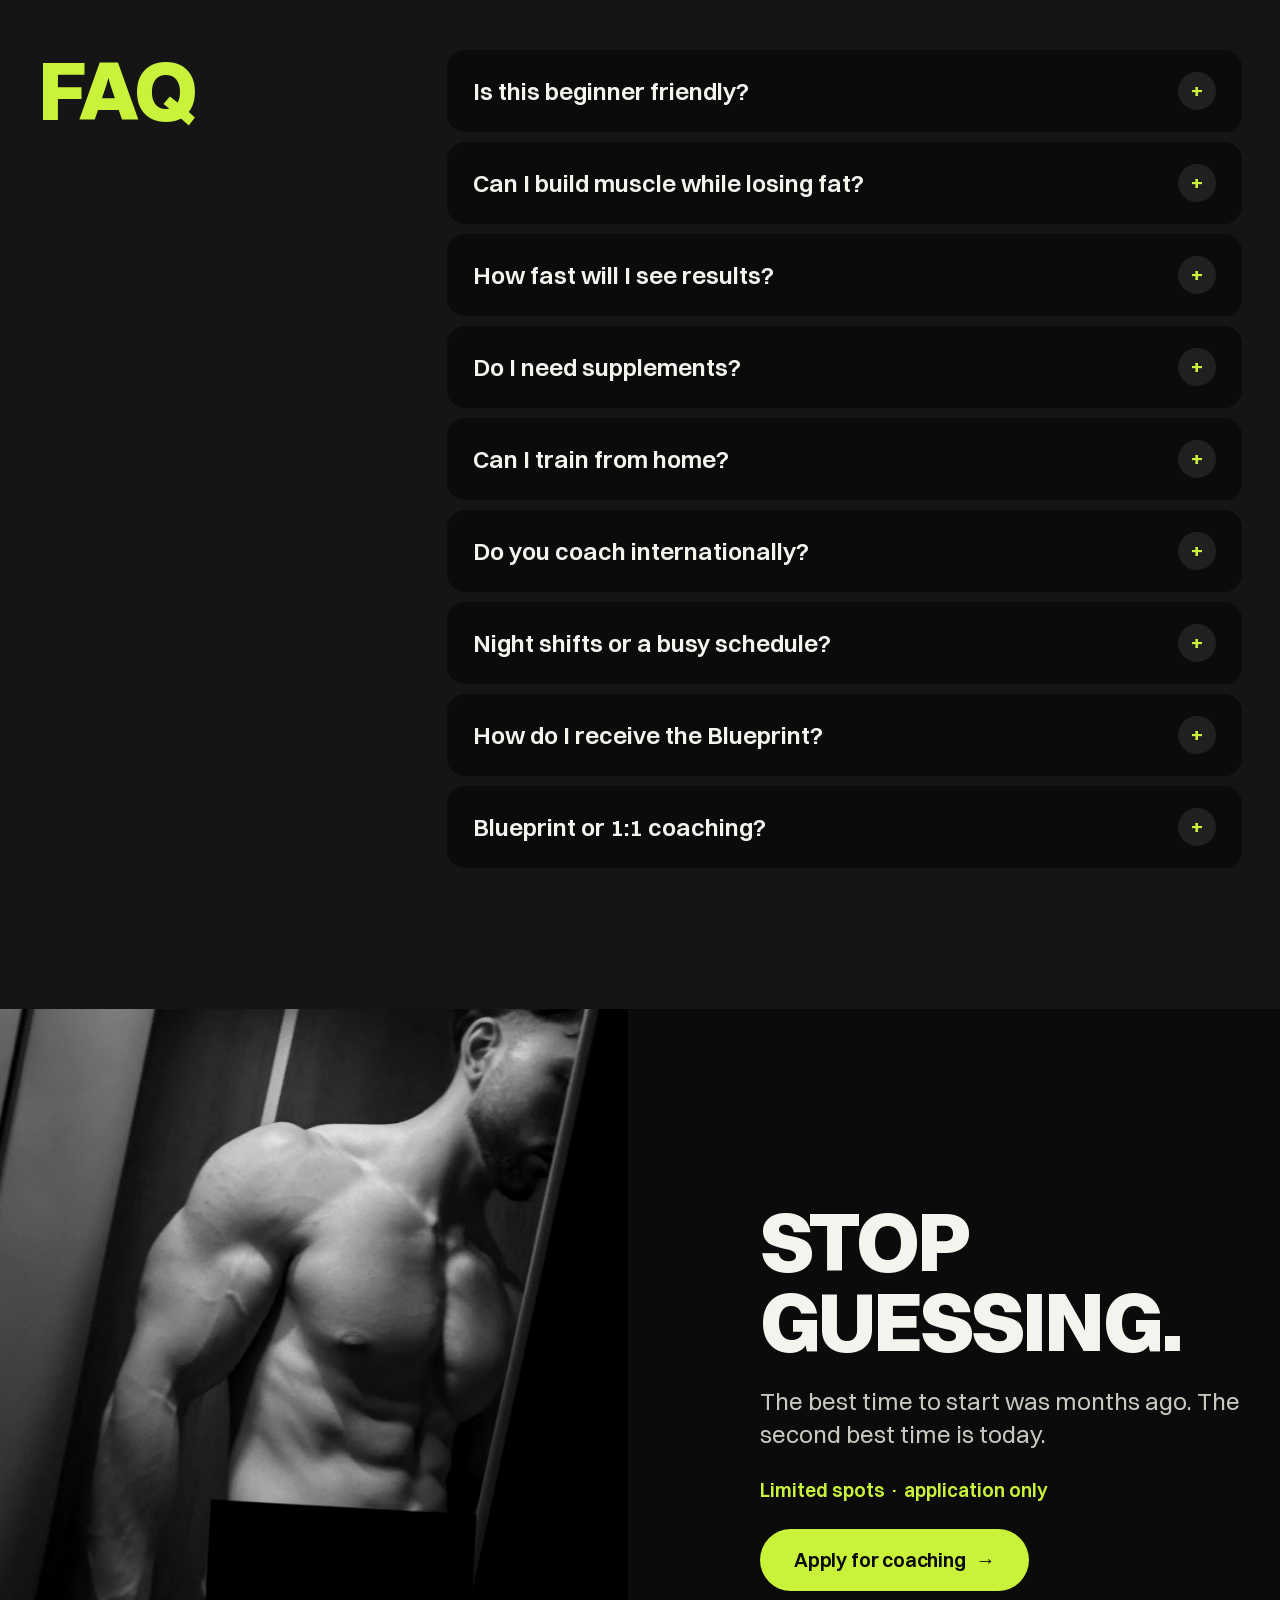
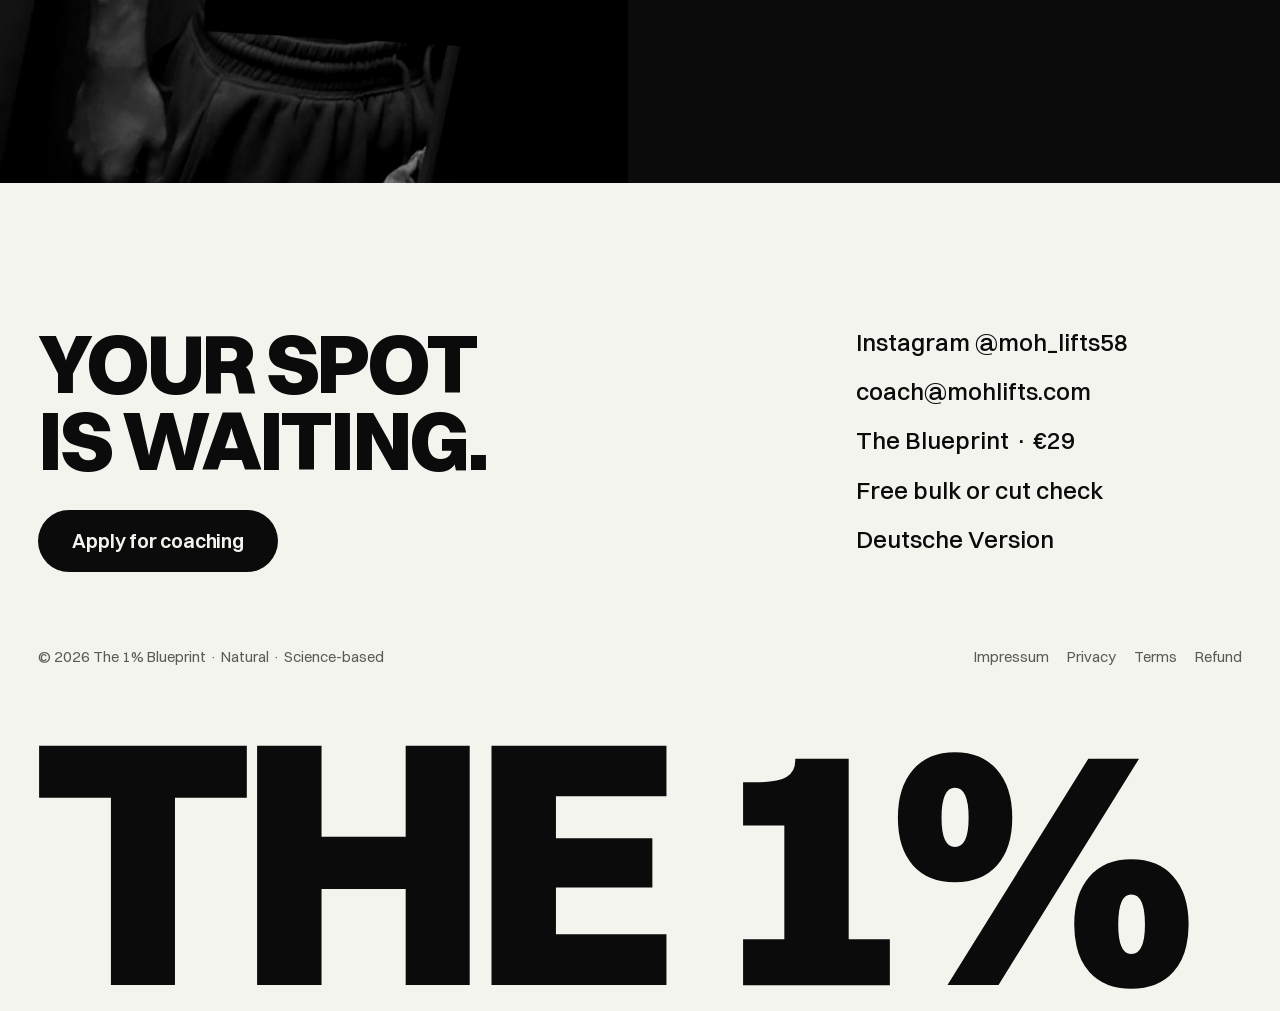
==== commit 7a28b4e9: "Turn the language link into a dropdown with an arrow Co-Authored-By: Claude Opus 5.5 <noreply@anthro" ====
--- a/index.html
+++ b/index.html
@@ -28,7 +28,13 @@
   <div class="nav-top">
     <a class="wordmark" href="#top" aria-label="The 1% Blueprint, back to top">The&nbsp;<b>1%</b></a>
     <div class="nav-right">
-      <a class="lang" href="de/" hreflang="de" lang="de" aria-label="Deutsche Version">DE</a>
+      <details class="langmenu">
+        <summary aria-label="Language / Sprache: English">EN <svg class="langmenu-chev" viewBox="0 0 12 12" width="12" height="12" aria-hidden="true"><path d="M2.5 4.5 6 8l3.5-3.5" fill="none" stroke="currentColor" stroke-width="1.8" stroke-linecap="round" stroke-linejoin="round"/></svg></summary>
+        <div class="langmenu-list">
+          <a href="./" hreflang="en" lang="en" aria-current="page">English</a>
+          <a href="de/" hreflang="de" lang="de">Deutsch</a>
+        </div>
+      </details>
       <a class="btn btn-accent btn-small" href="https://tally.so/r/RGdYQP" target="_blank" rel="noopener">Apply now</a>
     </div>
   </div>
--- a/assets/css/style.css
+++ b/assets/css/style.css
@@ -184,19 +184,53 @@
 }
 .wordmark b { color: var(--accent); font-weight: 800; }
 .nav-right { display: flex; align-items: center; gap: 10px; }
-.lang {
-  display: inline-flex; align-items: center; justify-content: center;
-  min-height: 44px; min-width: 44px; padding: 0 14px;
+/* Language menu: a pill with an arrow that opens English / Deutsch */
+.langmenu { position: relative; }
+.langmenu summary {
+  list-style: none;
+  display: inline-flex; align-items: center; gap: 6px;
+  min-height: 44px; padding: 0 14px;
   border-radius: 999px;
   background: var(--surface-2);
   color: var(--ink);
   font-size: var(--step-small);
   font-weight: 600;
+  cursor: pointer;
+  user-select: none;
+  transition: background-color var(--t-hover) ease, transform var(--t-press) var(--ease-out);
+  -webkit-tap-highlight-color: transparent;
+}
+.langmenu summary::-webkit-details-marker { display: none; }
+.langmenu summary:hover { background: var(--surface-3); }
+.langmenu summary:active { transform: scale(0.94); }
+.langmenu-chev { transition: transform var(--t-ui) var(--ease-out); }
+.langmenu[open] .langmenu-chev { transform: rotate(180deg); }
+.langmenu[open] summary { background: var(--ink); color: var(--bg); }
+.langmenu-list {
+  position: absolute; top: calc(100% + 8px); right: 0;
+  z-index: 60;
+  min-width: 170px;
+  display: grid; gap: 2px;
+  padding: 6px;
+  border-radius: 16px;
+  background: var(--surface-2);
+  box-shadow: 0 16px 40px rgba(0, 0, 0, 0.45); /* taste-skill-ignore: menu floats */
+  transform-origin: top right;
+  animation: langmenu-in 220ms var(--ease-out);
+}
+@keyframes langmenu-in { from { opacity: 0; transform: translateY(-6px) scale(0.96); } }
+.langmenu-list a {
+  display: flex; justify-content: space-between; align-items: center; gap: 12px;
+  padding: 12px 14px;
+  border-radius: 11px;
+  color: var(--ink);
+  font-weight: 600;
   text-decoration: none;
-  transition: background-color var(--t-hover) ease, transform var(--t-press) var(--ease-out);
-}
-.lang:hover { background: var(--surface-3); }
-.lang:active { transform: scale(0.94); }
+  transition: background-color var(--t-hover) ease;
+}
+.langmenu-list a:hover { background: var(--surface-3); }
+.langmenu-list a[aria-current="page"] { color: var(--accent); }
+.langmenu-list a[aria-current="page"]::after { content: "✓"; }
 .nav-bar {
   display: flex;
   justify-content: safe center;
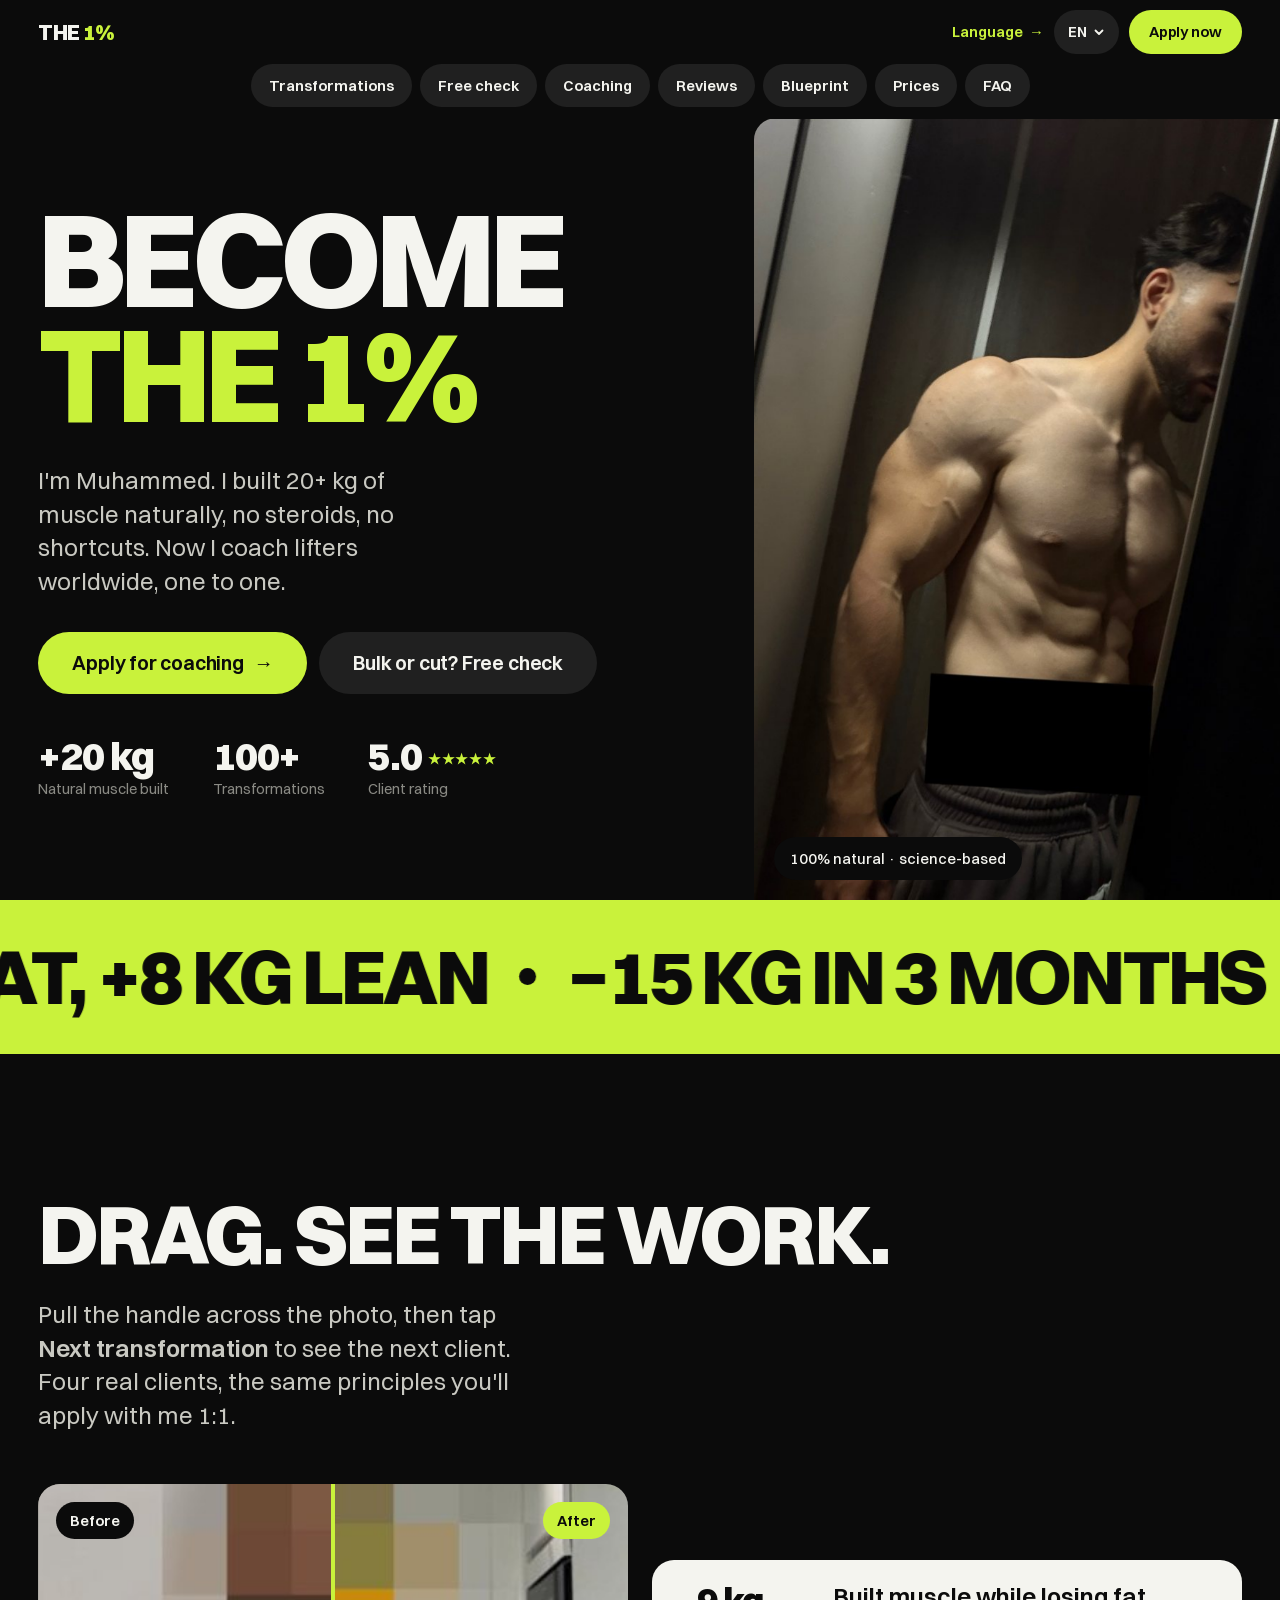
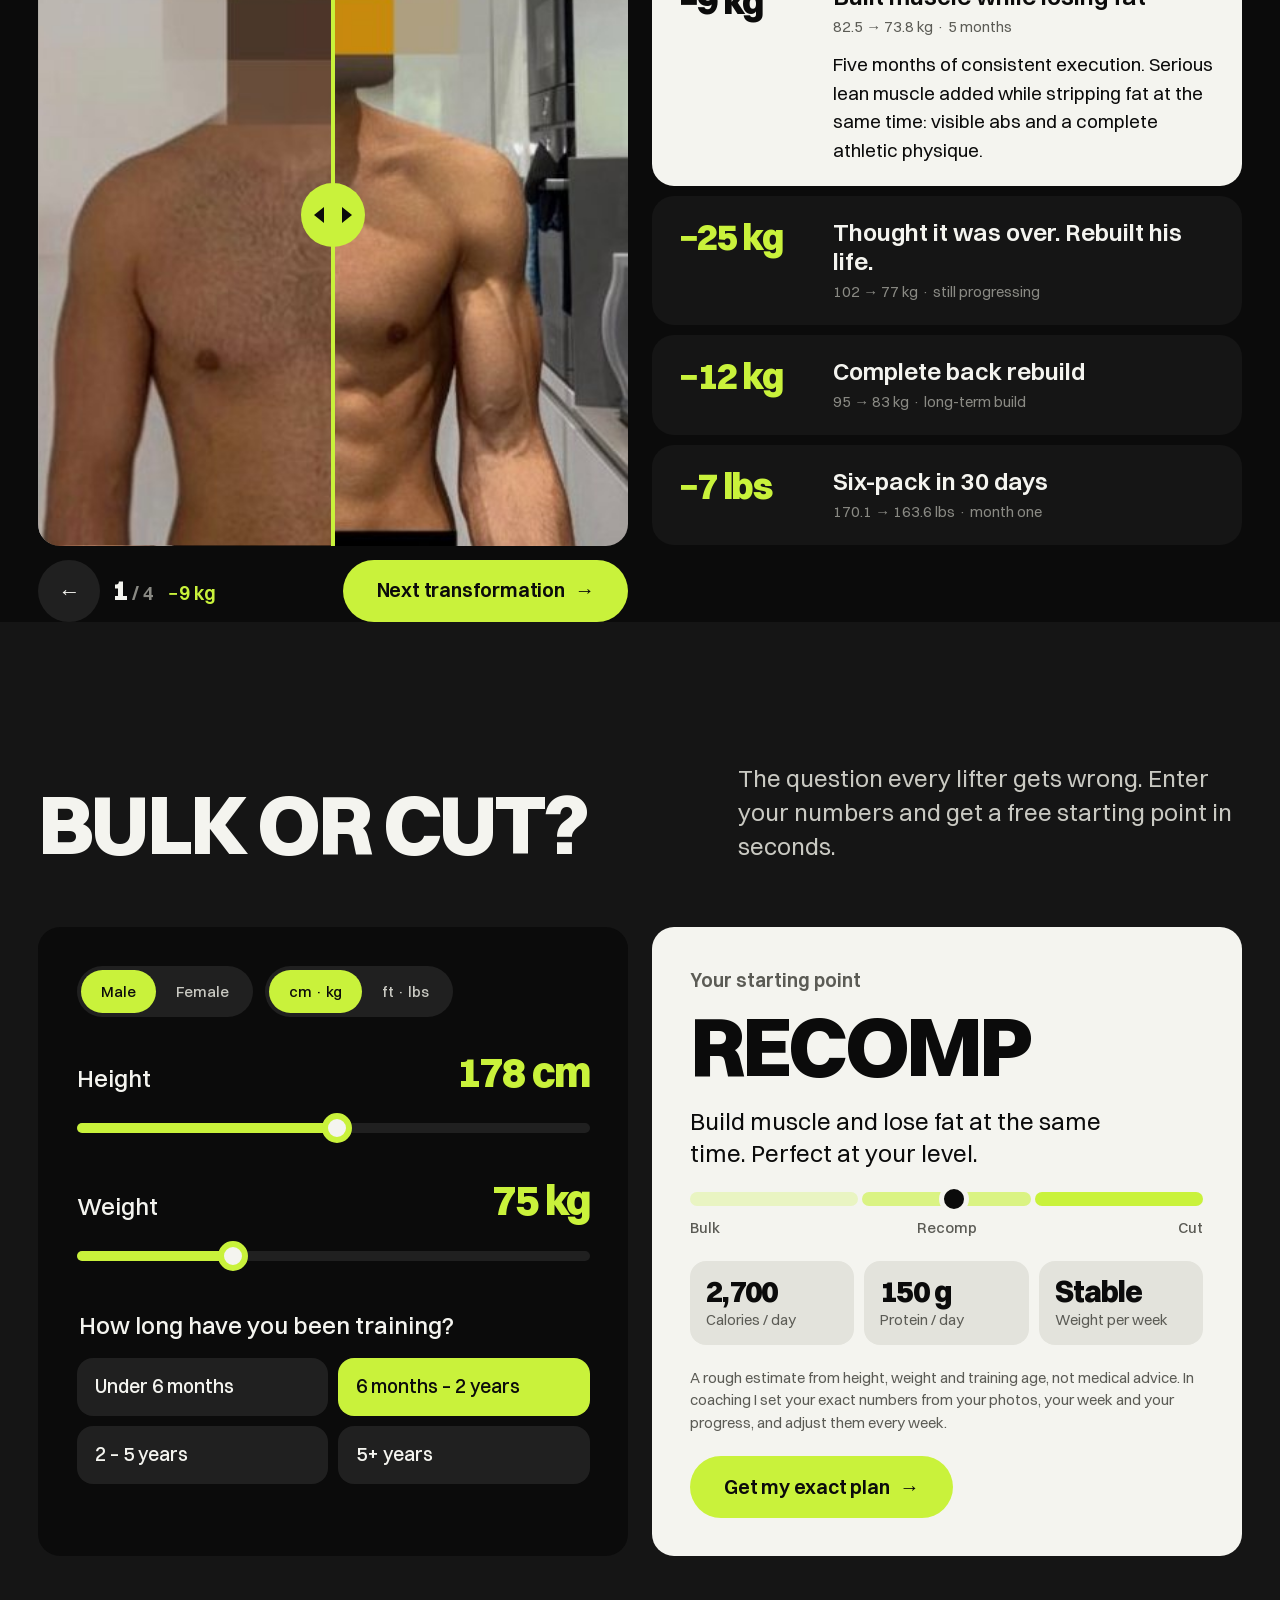
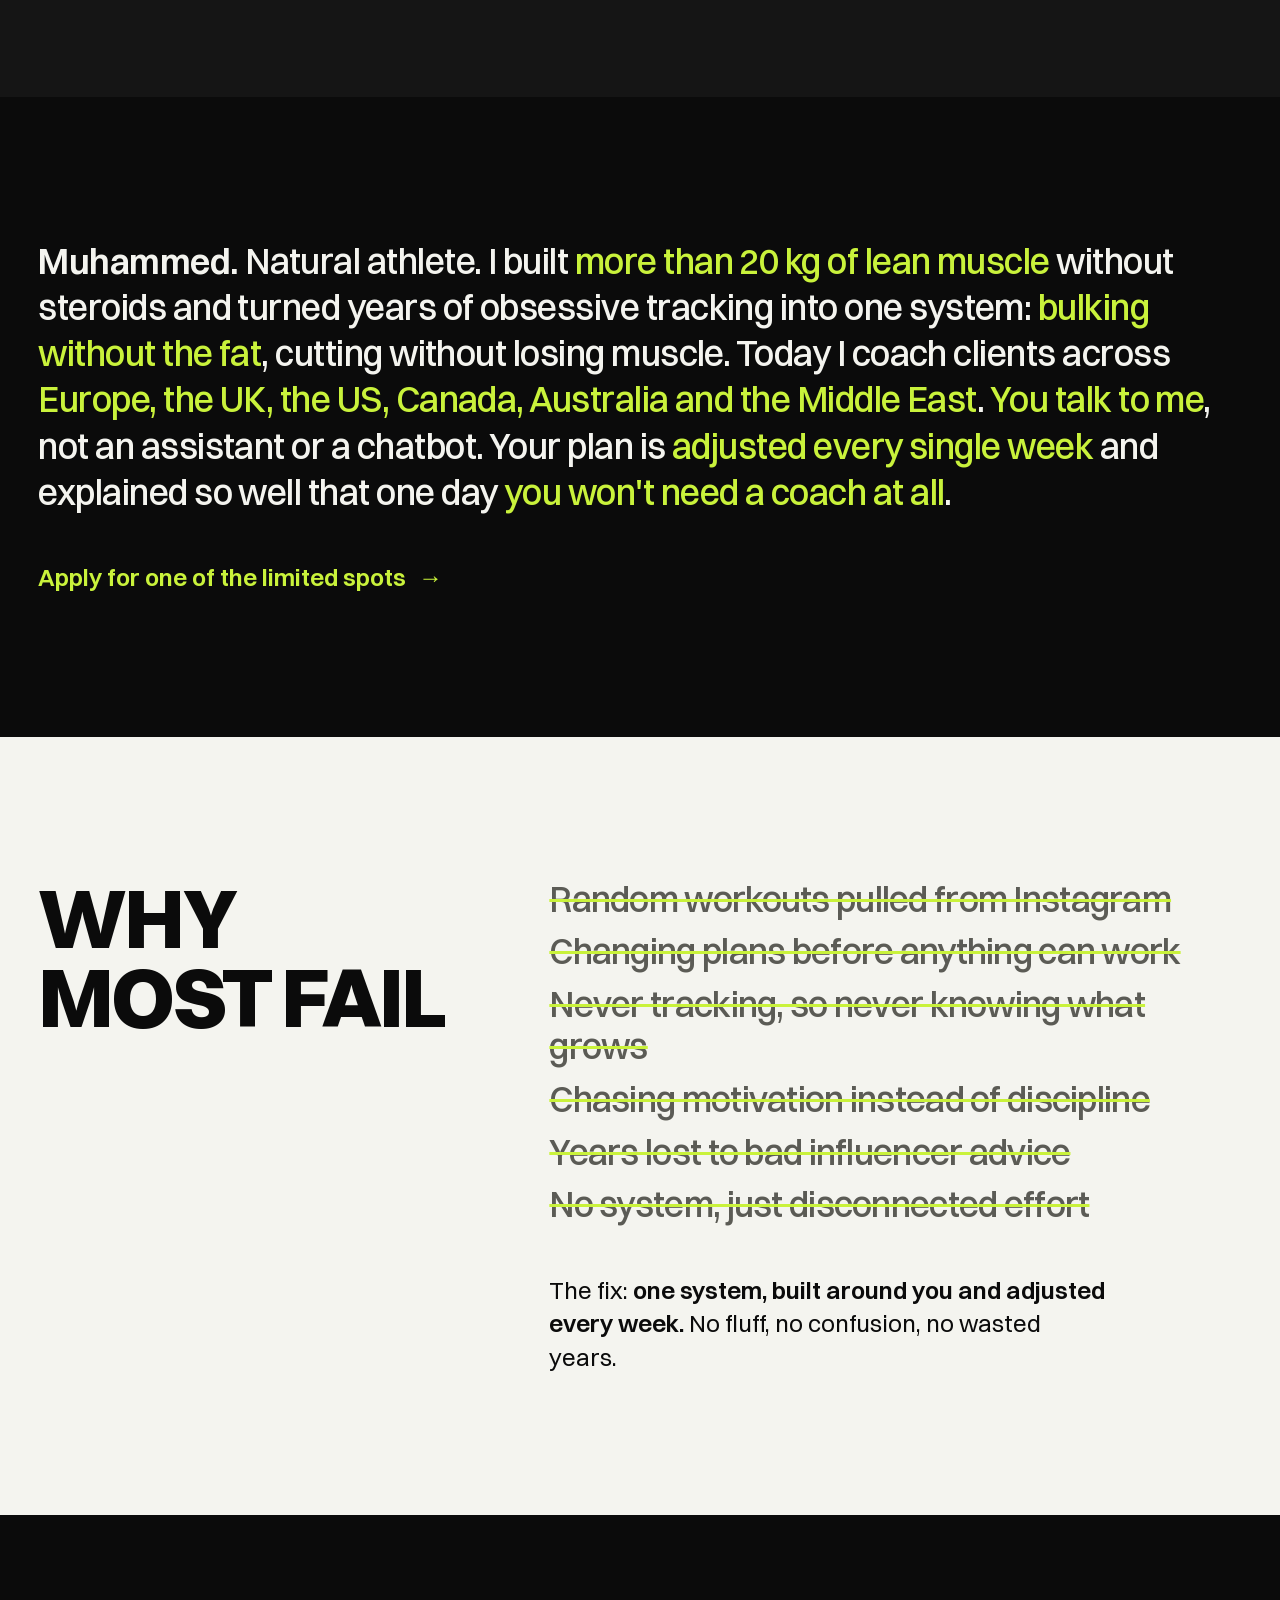
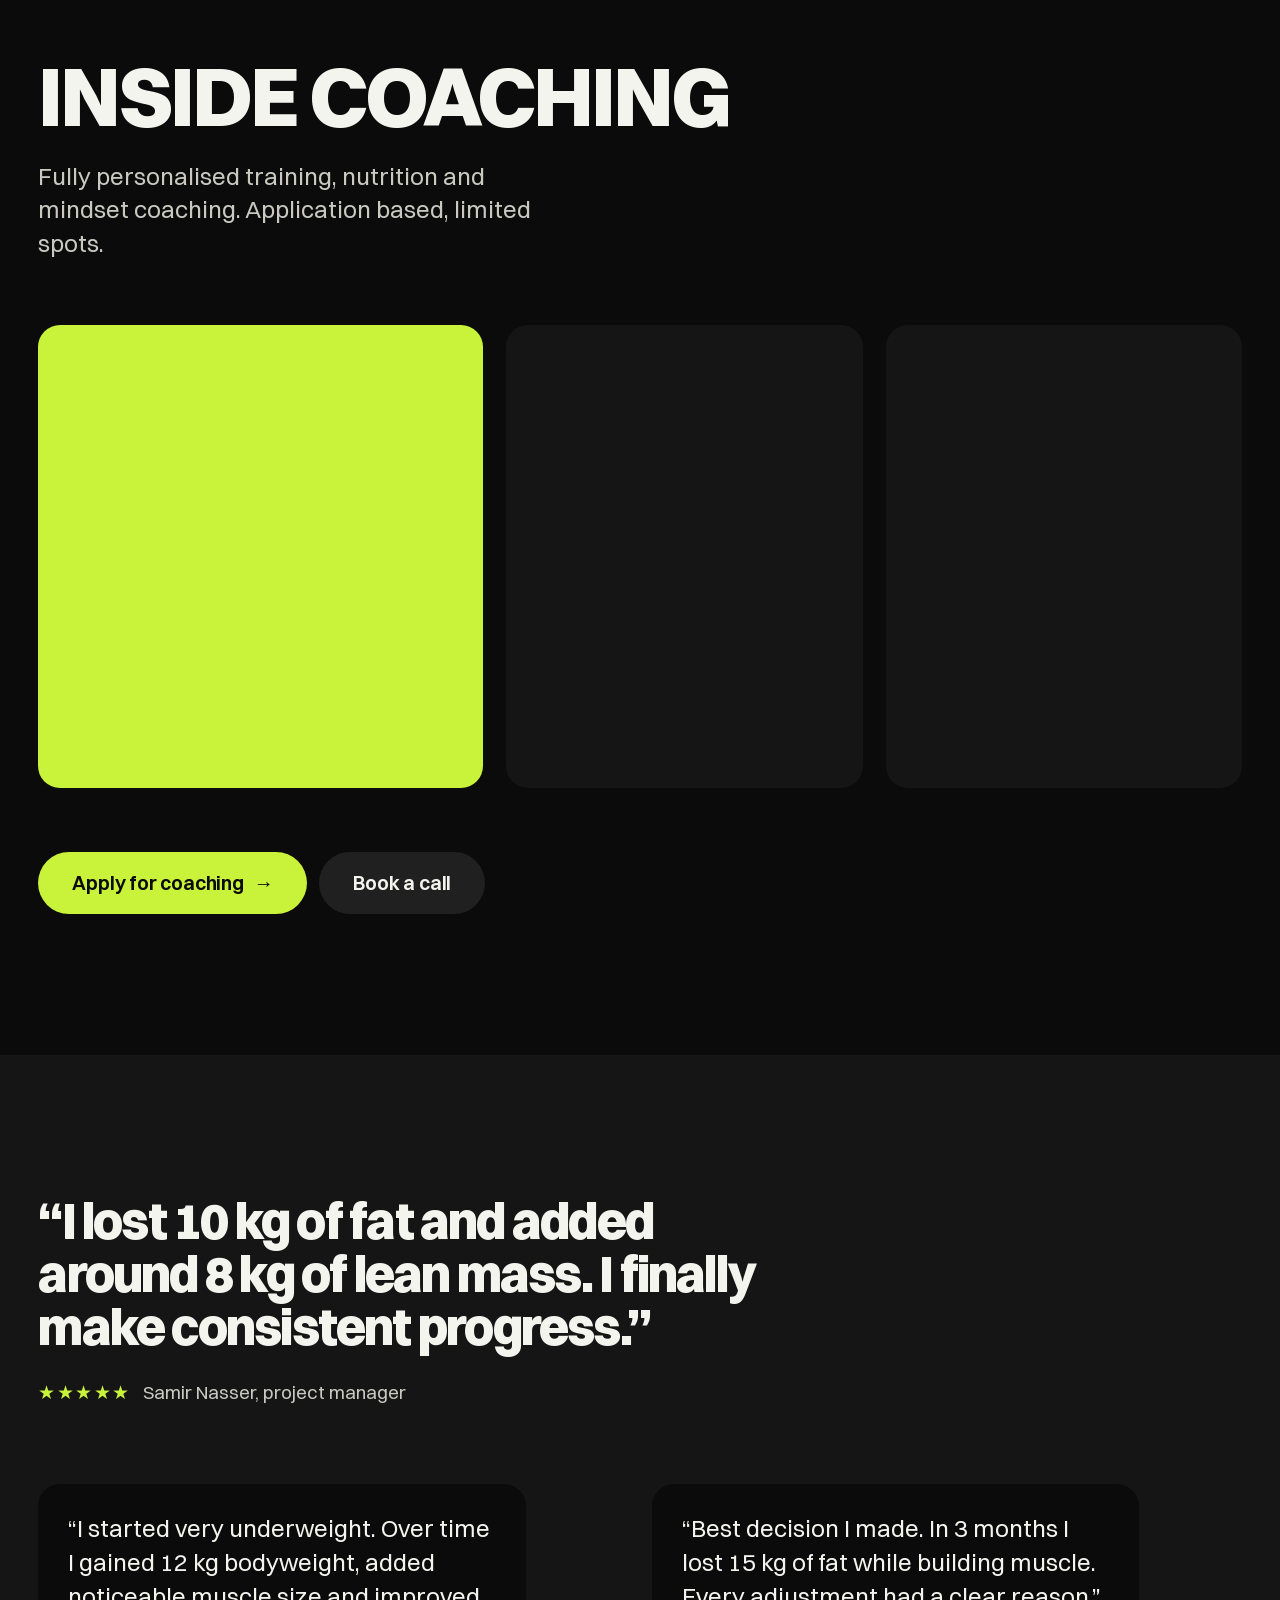
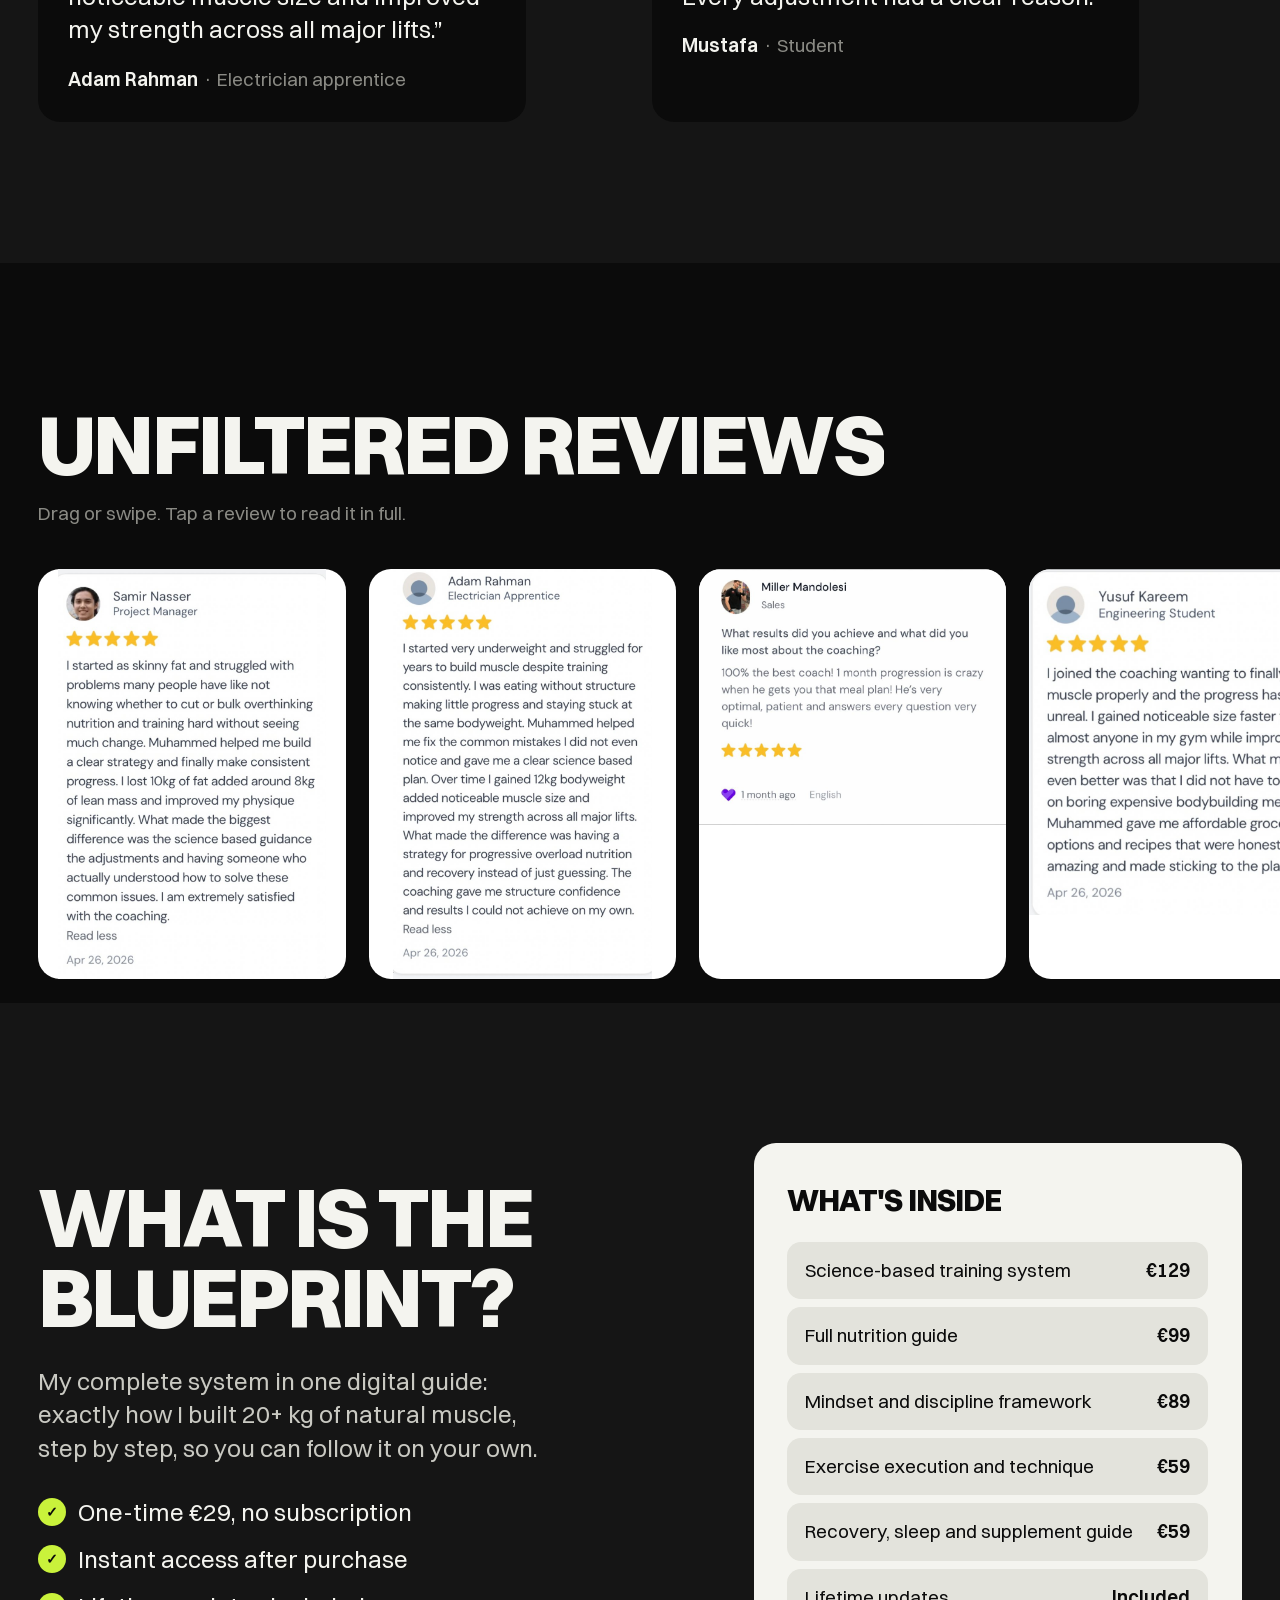
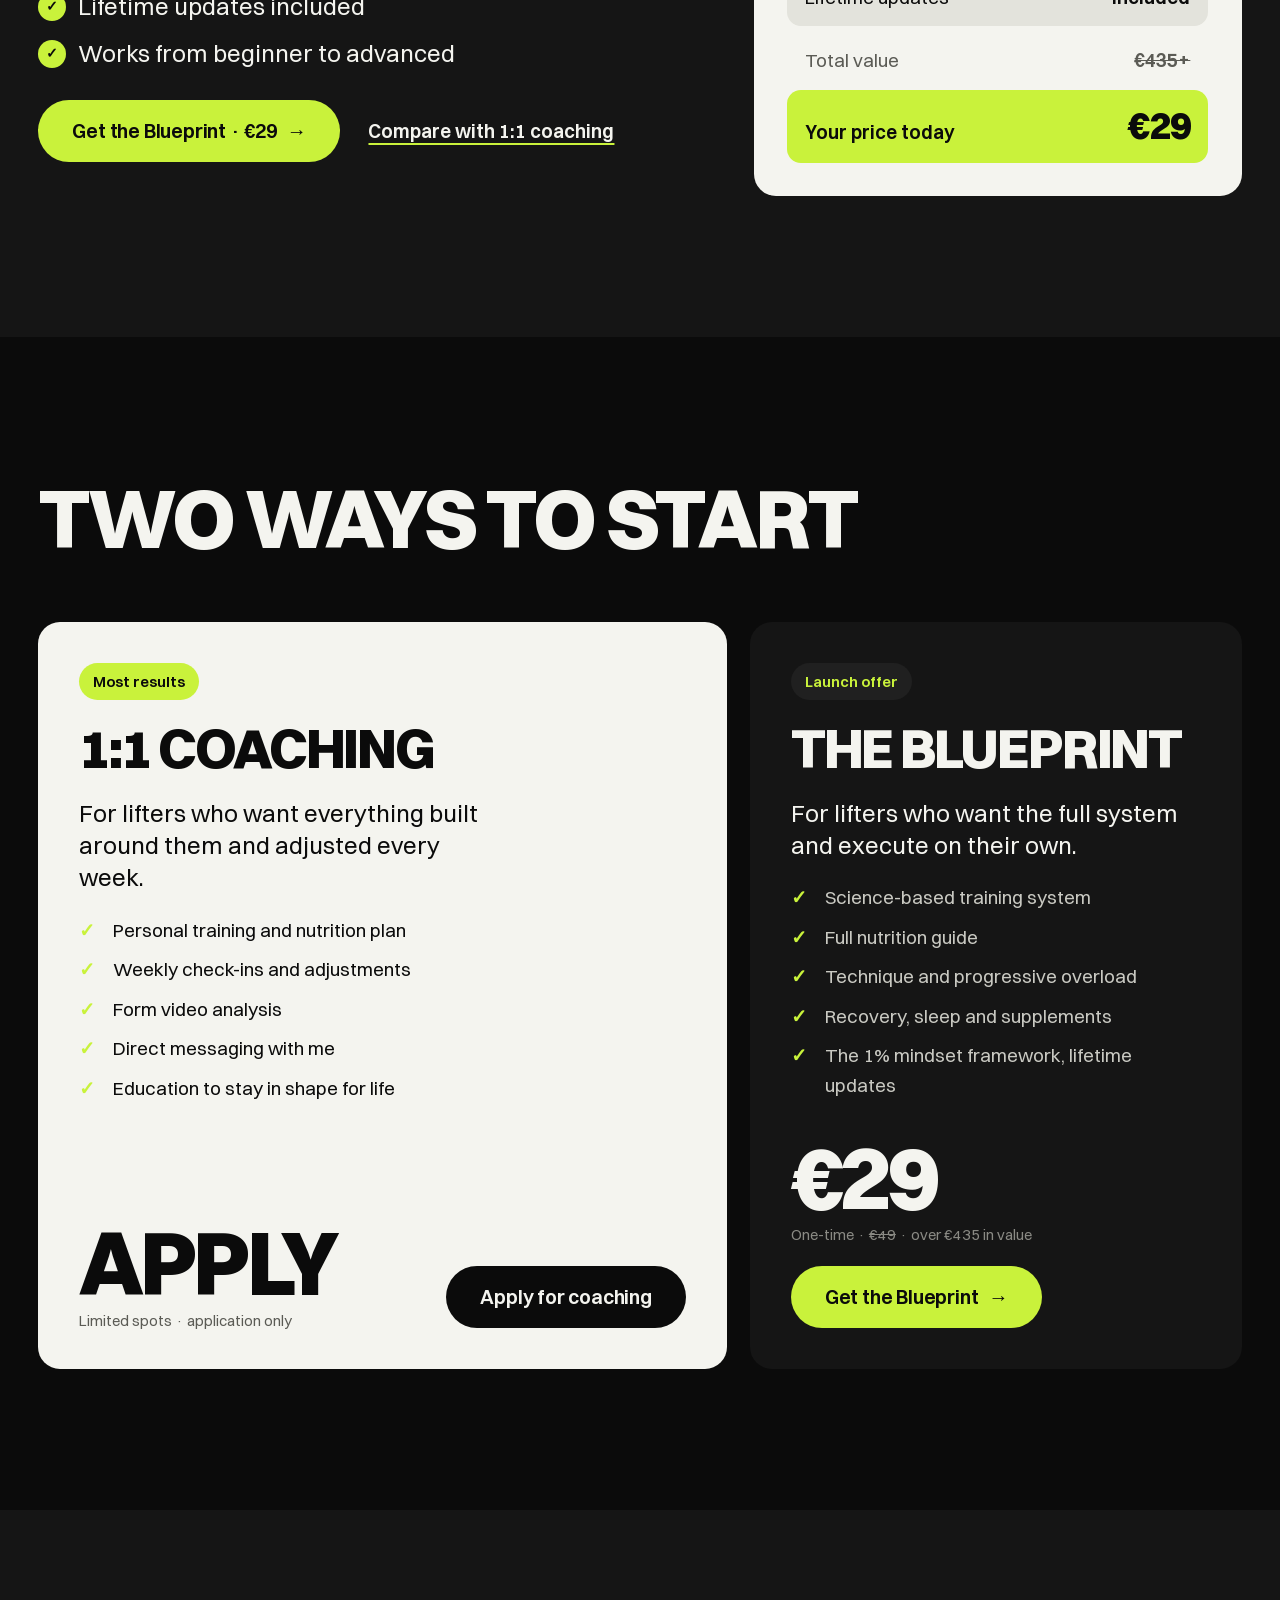
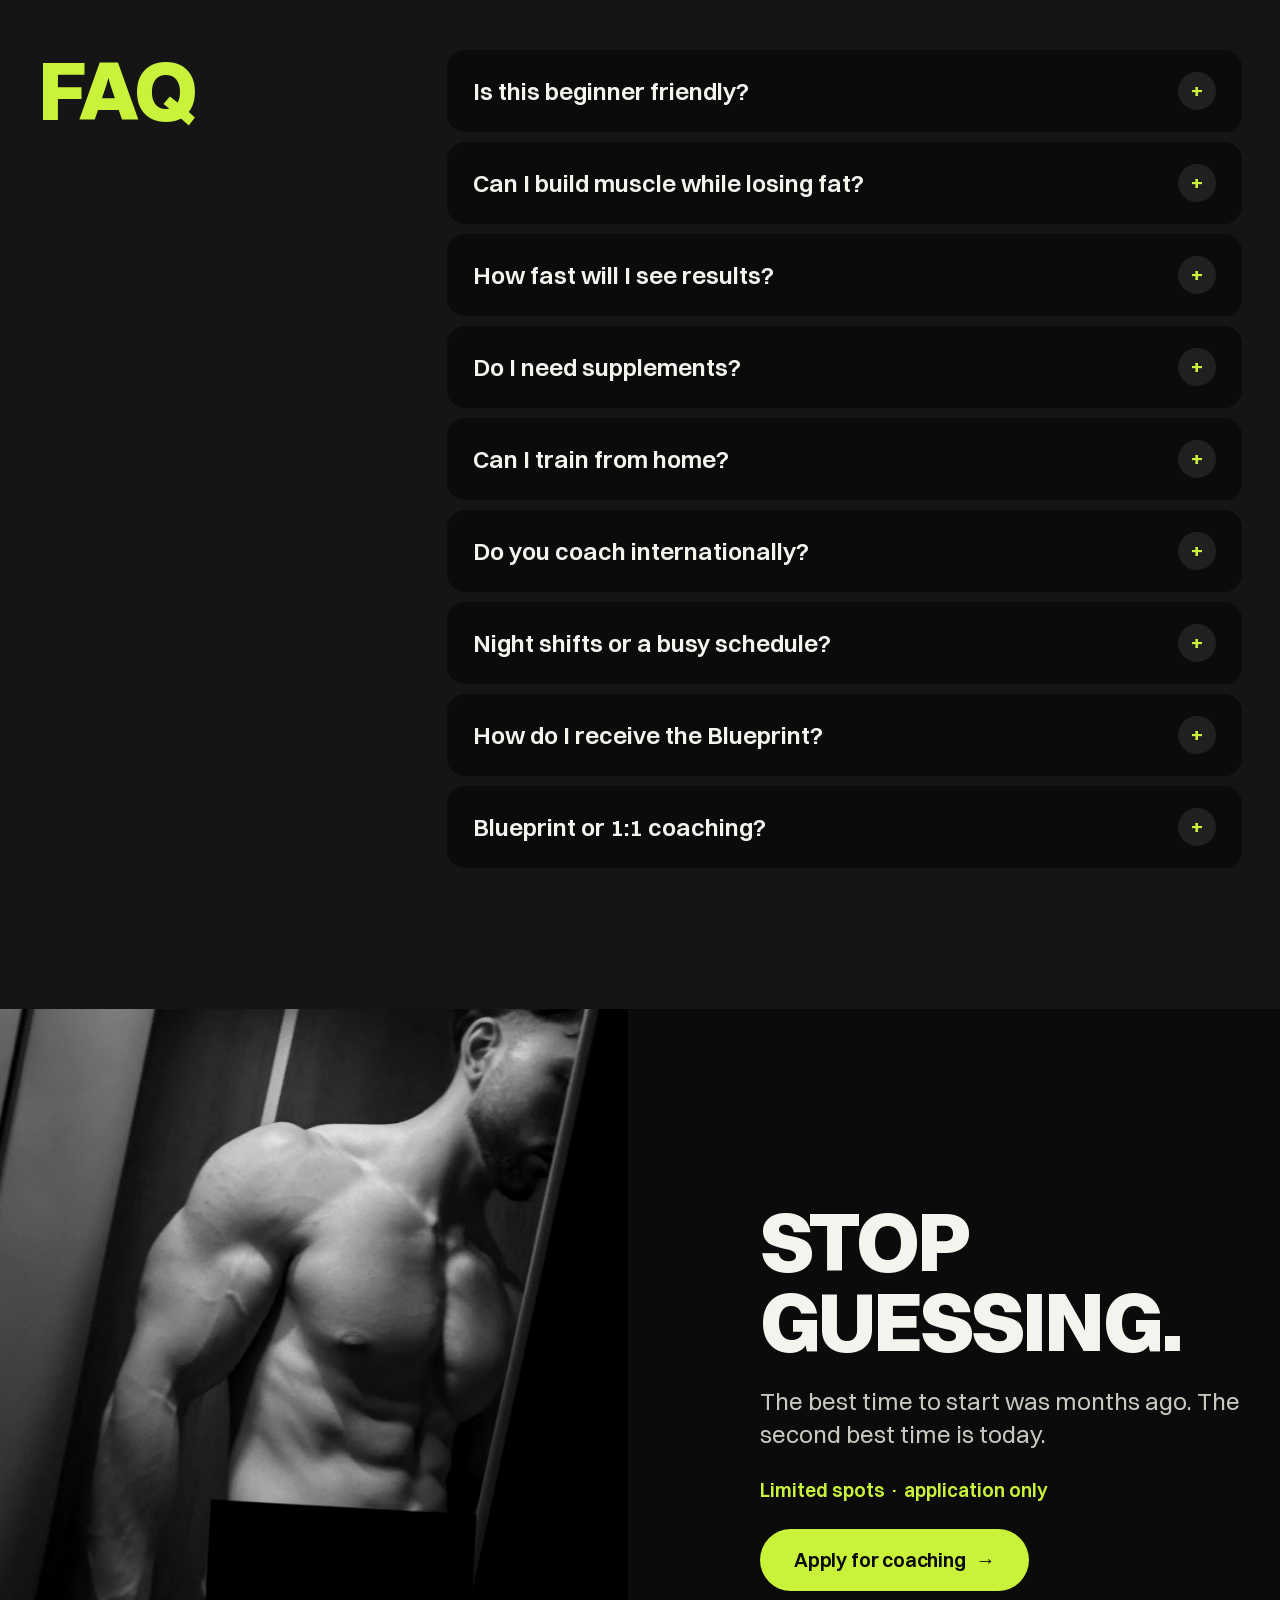
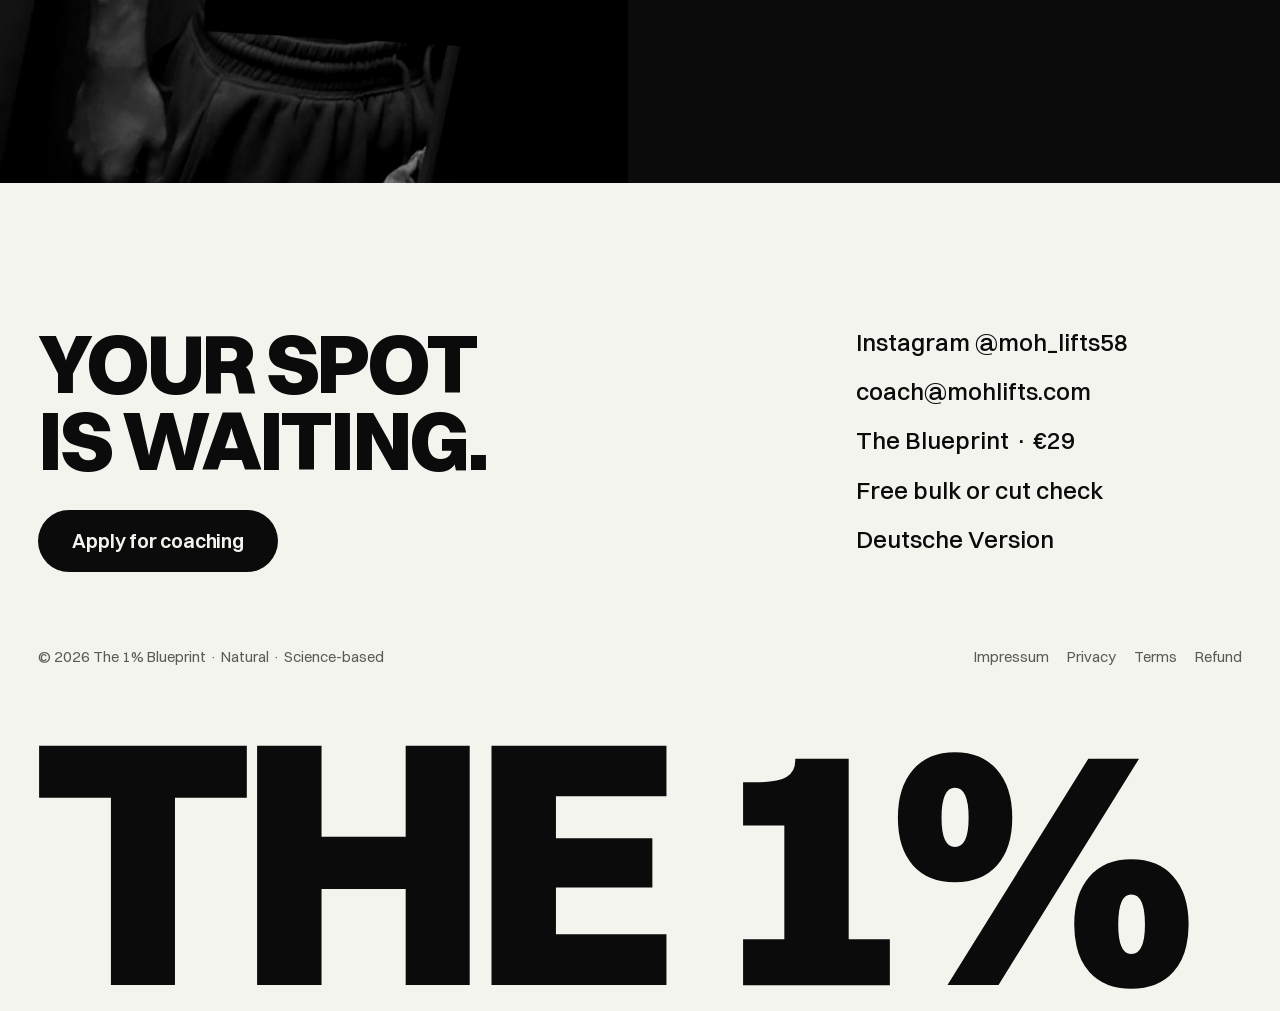
==== commit 145a368a: "Add a Language arrow hint next to the language menu Co-Authored-By: Claude Opus 5.5 <noreply@anthrop" ====
--- a/index.html
+++ b/index.html
@@ -28,6 +28,7 @@
   <div class="nav-top">
     <a class="wordmark" href="#top" aria-label="The 1% Blueprint, back to top">The&nbsp;<b>1%</b></a>
     <div class="nav-right">
+      <span class="lang-hint" aria-hidden="true"><span class="lang-hint-word">Language</span> <span class="lang-hint-arrow">→</span></span>
       <details class="langmenu">
         <summary aria-label="Language / Sprache: English">EN <svg class="langmenu-chev" viewBox="0 0 12 12" width="12" height="12" aria-hidden="true"><path d="M2.5 4.5 6 8l3.5-3.5" fill="none" stroke="currentColor" stroke-width="1.8" stroke-linecap="round" stroke-linejoin="round"/></svg></summary>
         <div class="langmenu-list">
@@ -35,7 +36,7 @@
           <a href="de/" hreflang="de" lang="de">Deutsch</a>
         </div>
       </details>
-      <a class="btn btn-accent btn-small" href="https://tally.so/r/RGdYQP" target="_blank" rel="noopener">Apply now</a>
+      <a class="btn btn-accent btn-small" href="https://tally.so/r/RGdYQP" target="_blank" rel="noopener"><span class="lbl-long">Apply now</span><span class="lbl-short">Apply</span></a>
     </div>
   </div>
   <nav class="nav-bar" id="nav-bar" aria-label="Jump to section">
--- a/assets/css/style.css
+++ b/assets/css/style.css
@@ -184,6 +184,28 @@
 }
 .wordmark b { color: var(--accent); font-weight: 800; }
 .nav-right { display: flex; align-items: center; gap: 10px; }
+/* "Language →" hint pointing at the language menu */
+.lang-hint {
+  display: inline-flex; align-items: center; gap: 6px;
+  font-size: var(--step-small);
+  font-weight: 600;
+  color: var(--accent);
+  white-space: nowrap;
+}
+.lang-hint-arrow { display: inline-block; animation: hint-nudge 1.6s var(--ease-out) infinite; }
+@keyframes hint-nudge { 0%, 60%, 100% { transform: translateX(0); } 30% { transform: translateX(5px); } }
+@media (prefers-reduced-motion: reduce) { .lang-hint-arrow { animation: none; } }
+.lbl-short { display: none; }
+@media (max-width: 720px) {
+  .lbl-long { display: none; }
+  .lbl-short { display: inline; }
+  .nav-right { gap: 8px; }
+  .lang-hint { gap: 4px; }
+  .langmenu summary { padding: 0 12px; }
+  .nav-top .btn-small { padding: 0 15px; }
+}
+@media (max-width: 340px) { .lang-hint-word { display: none; } }
+
 /* Language menu: a pill with an arrow that opens English / Deutsch */
 .langmenu { position: relative; }
 .langmenu summary {
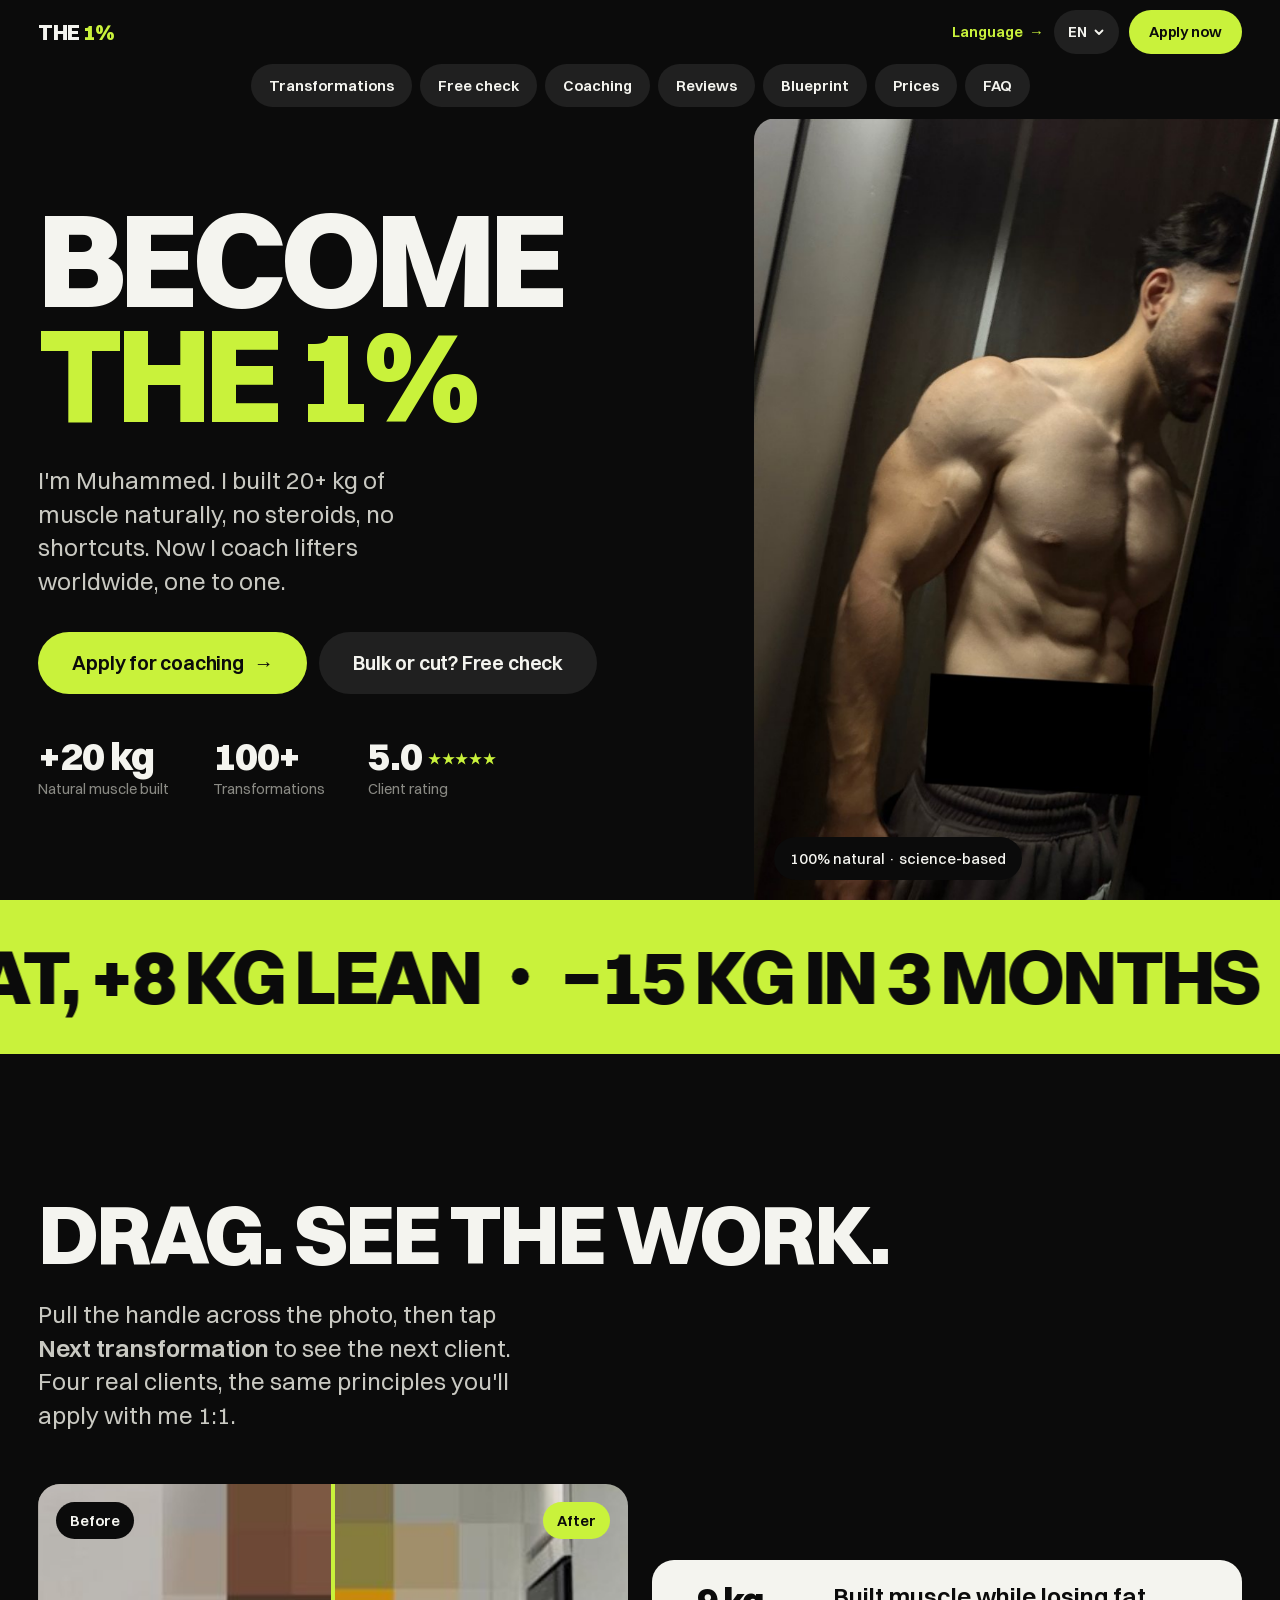
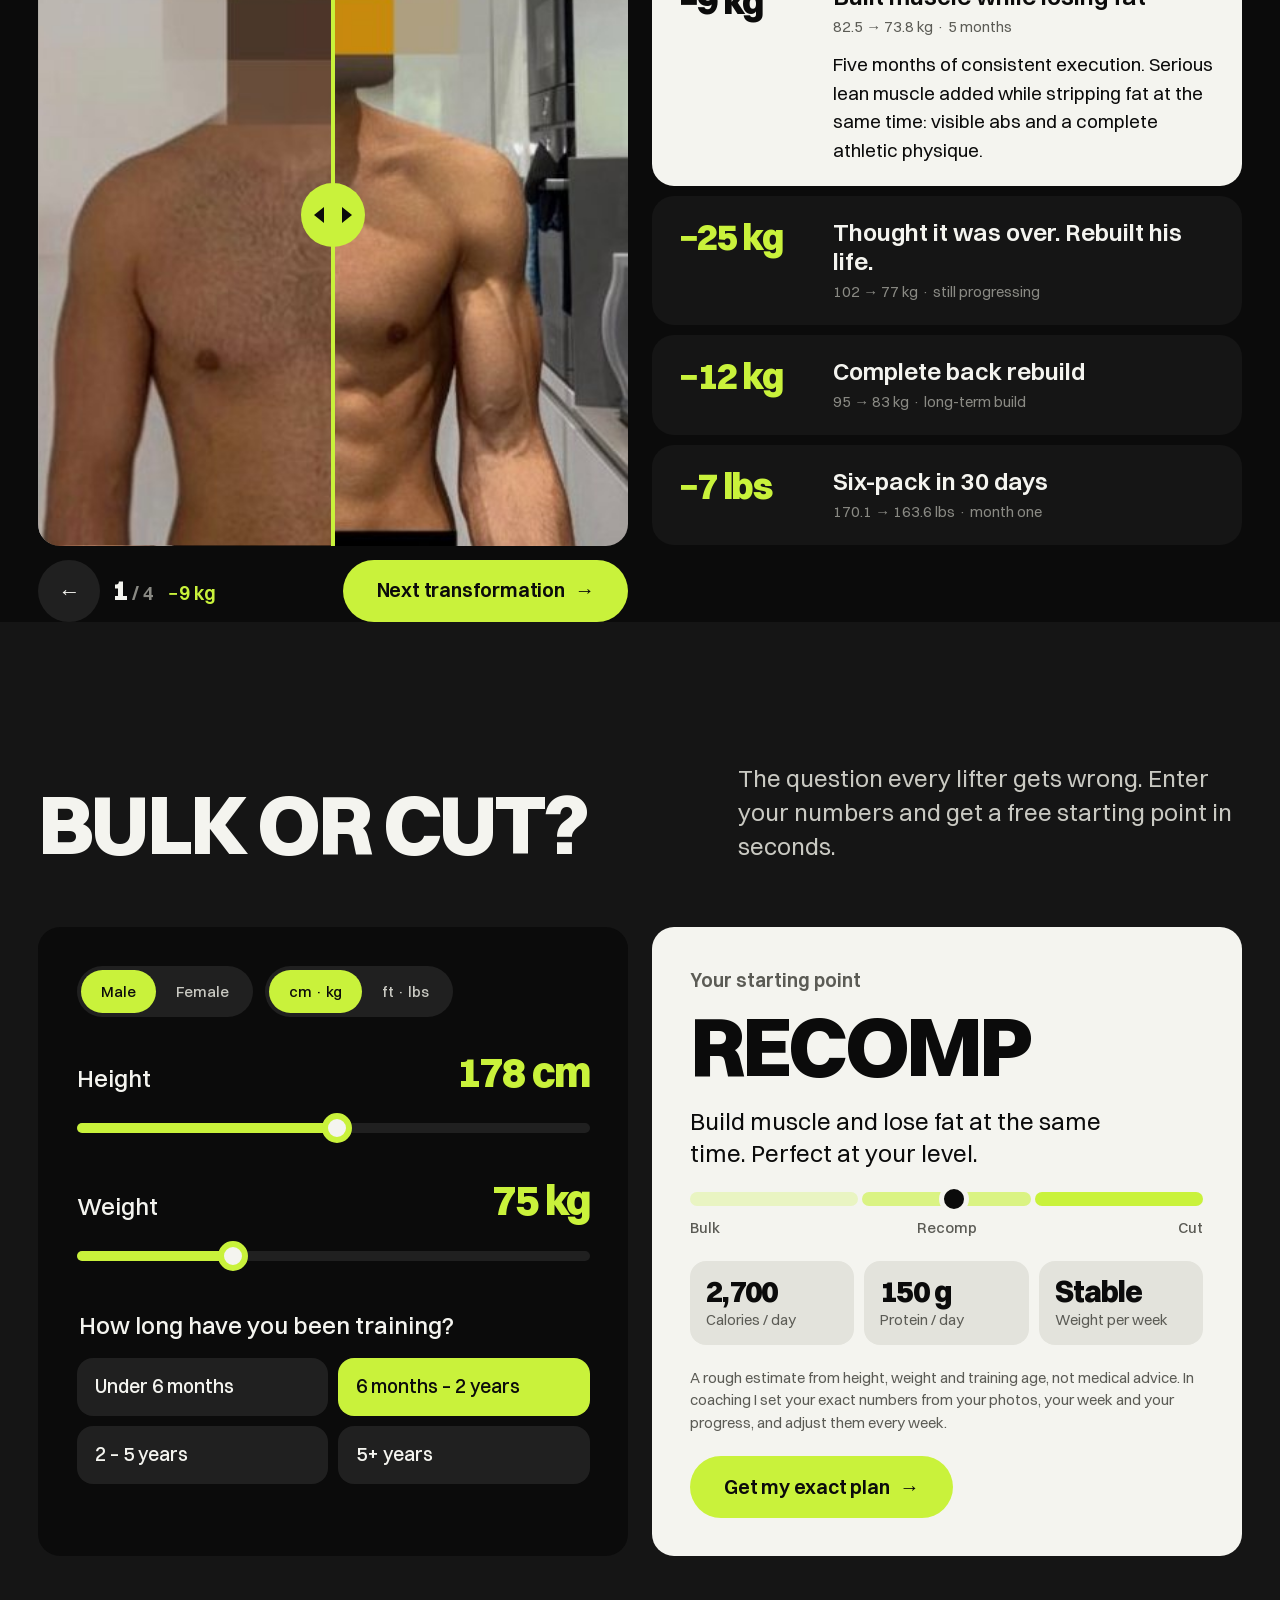
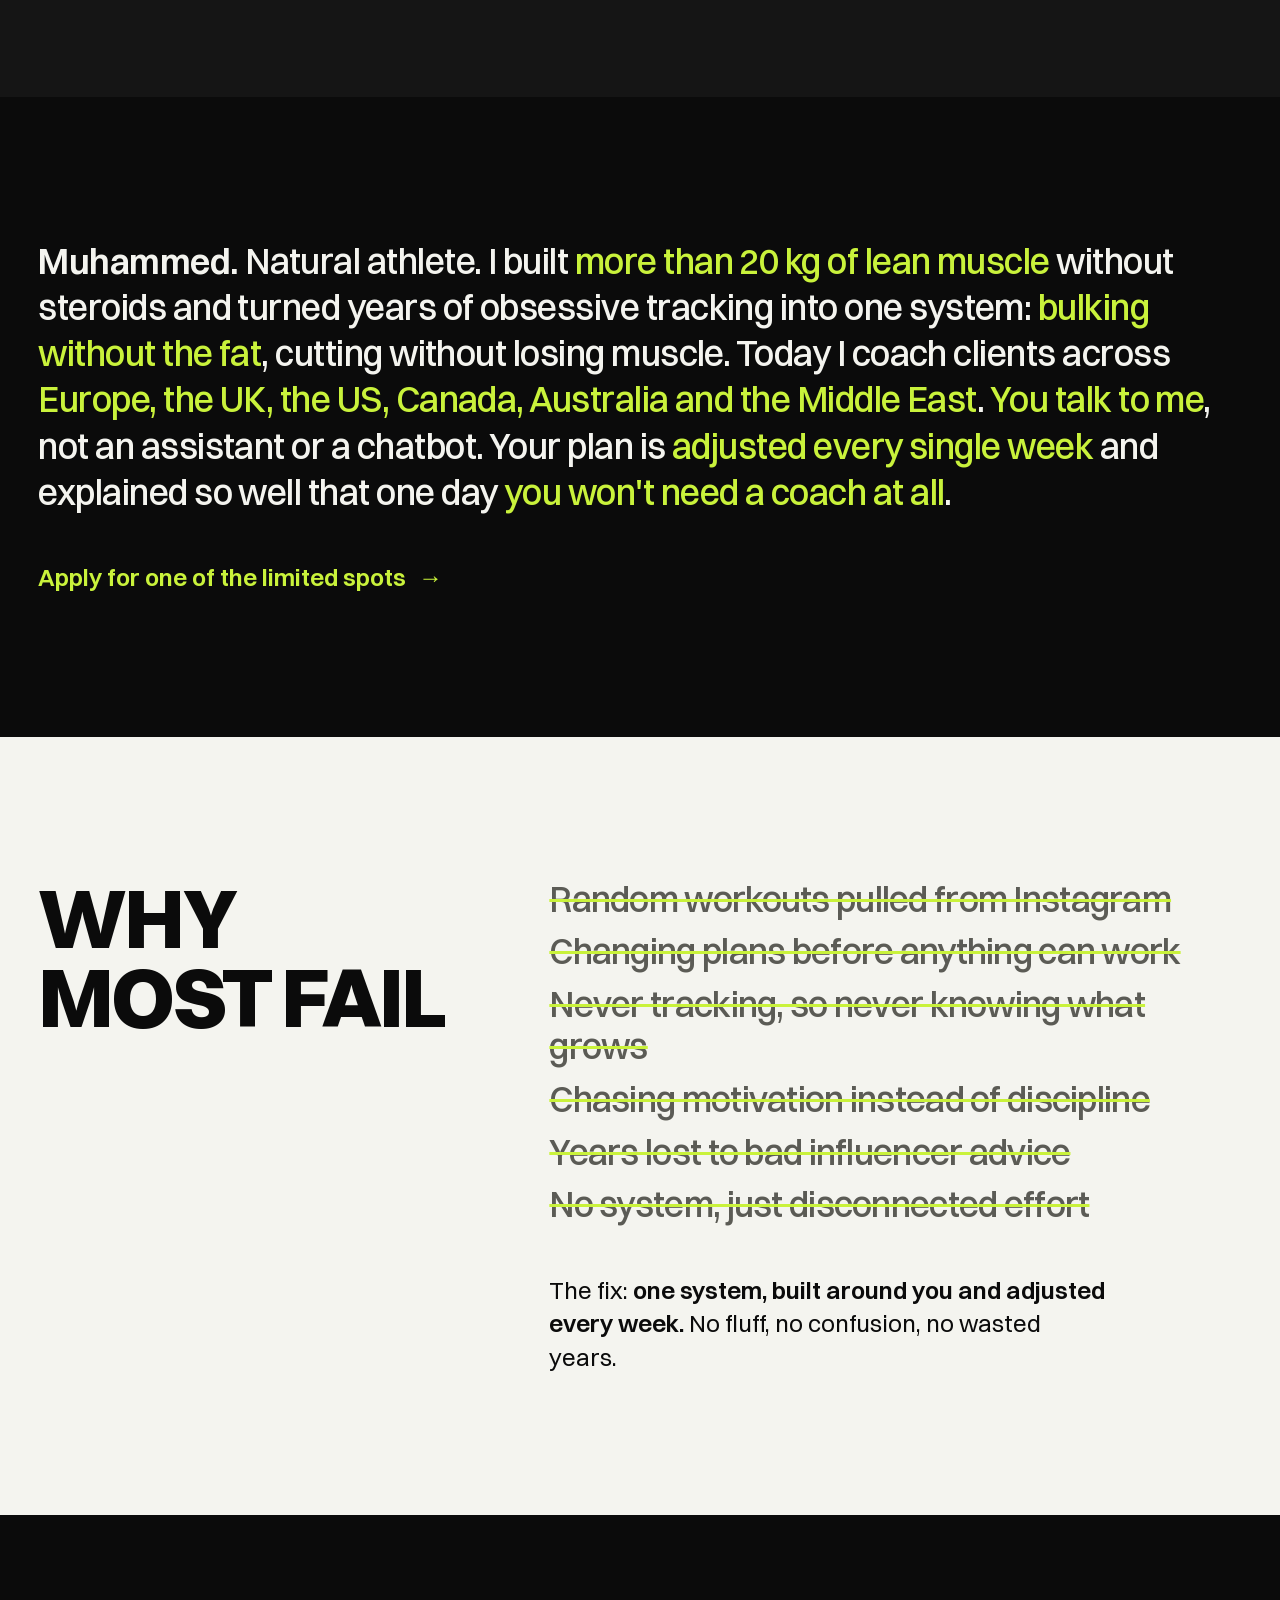
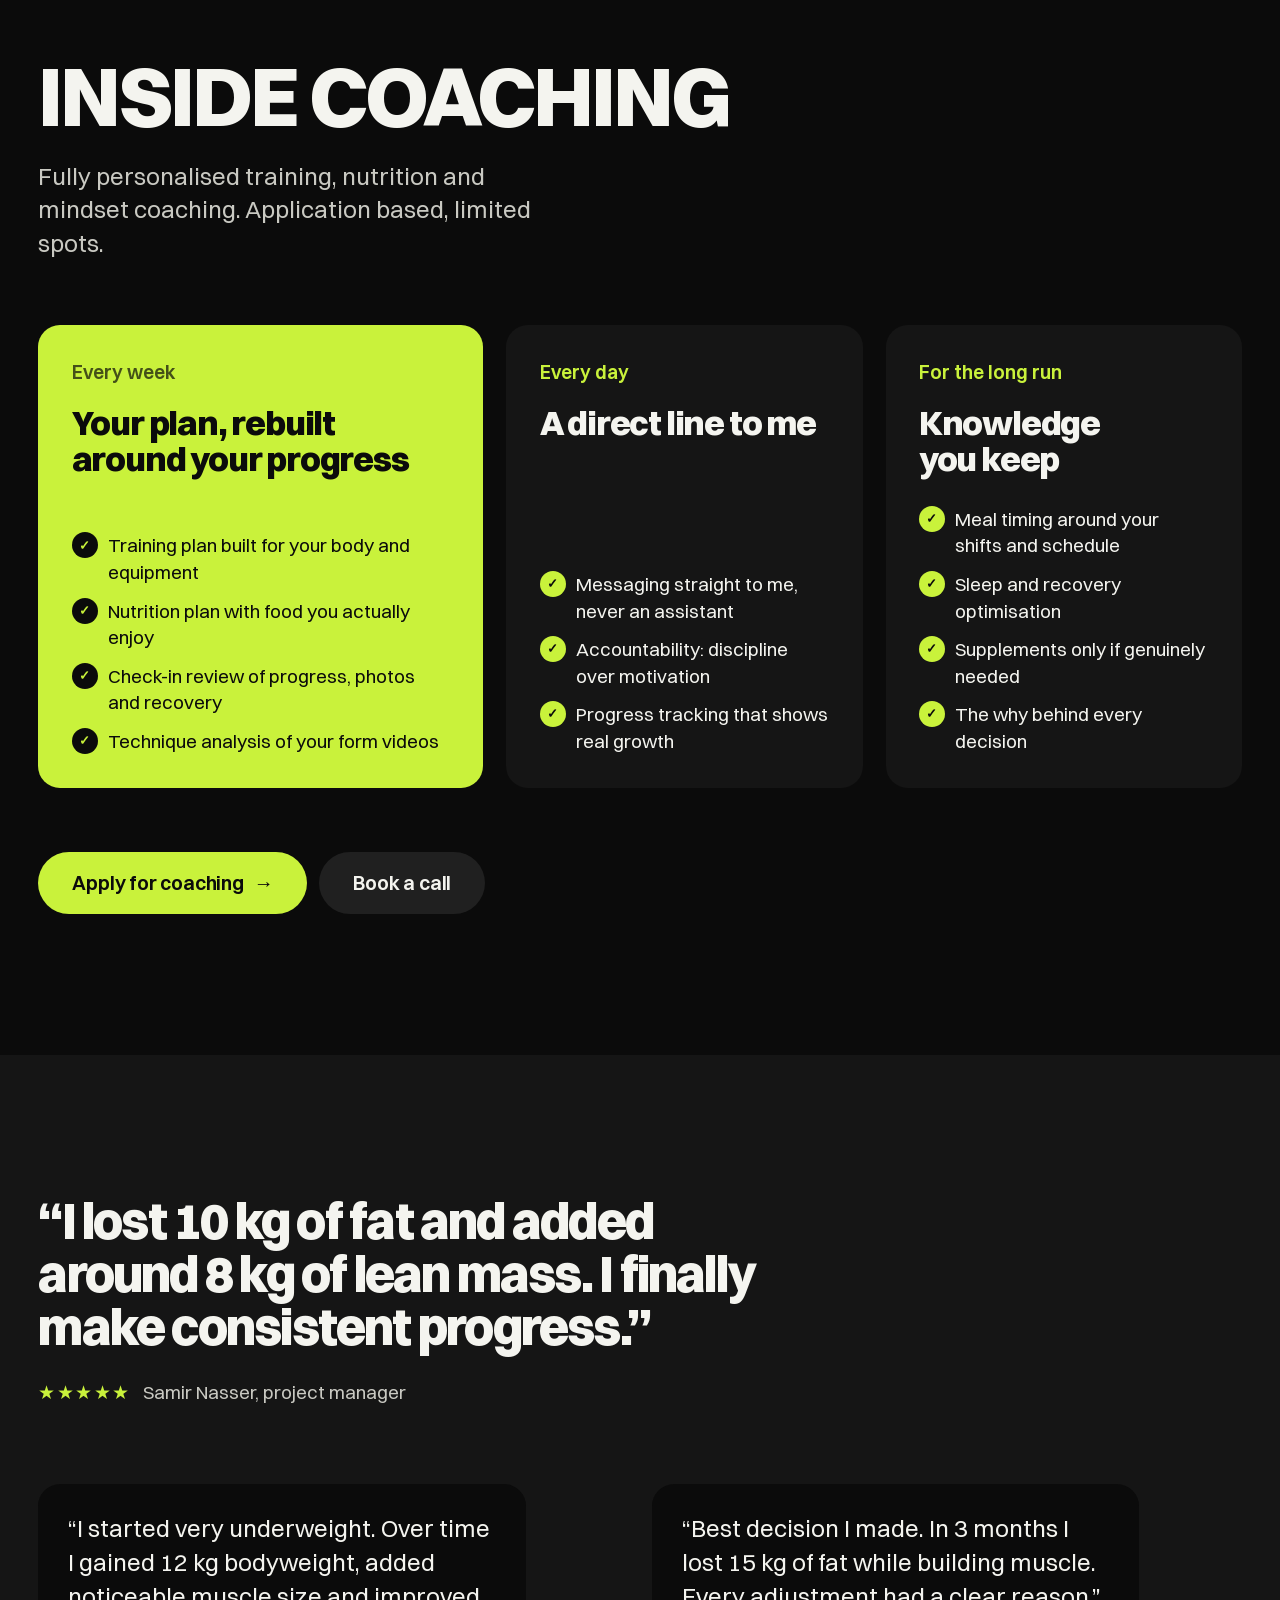
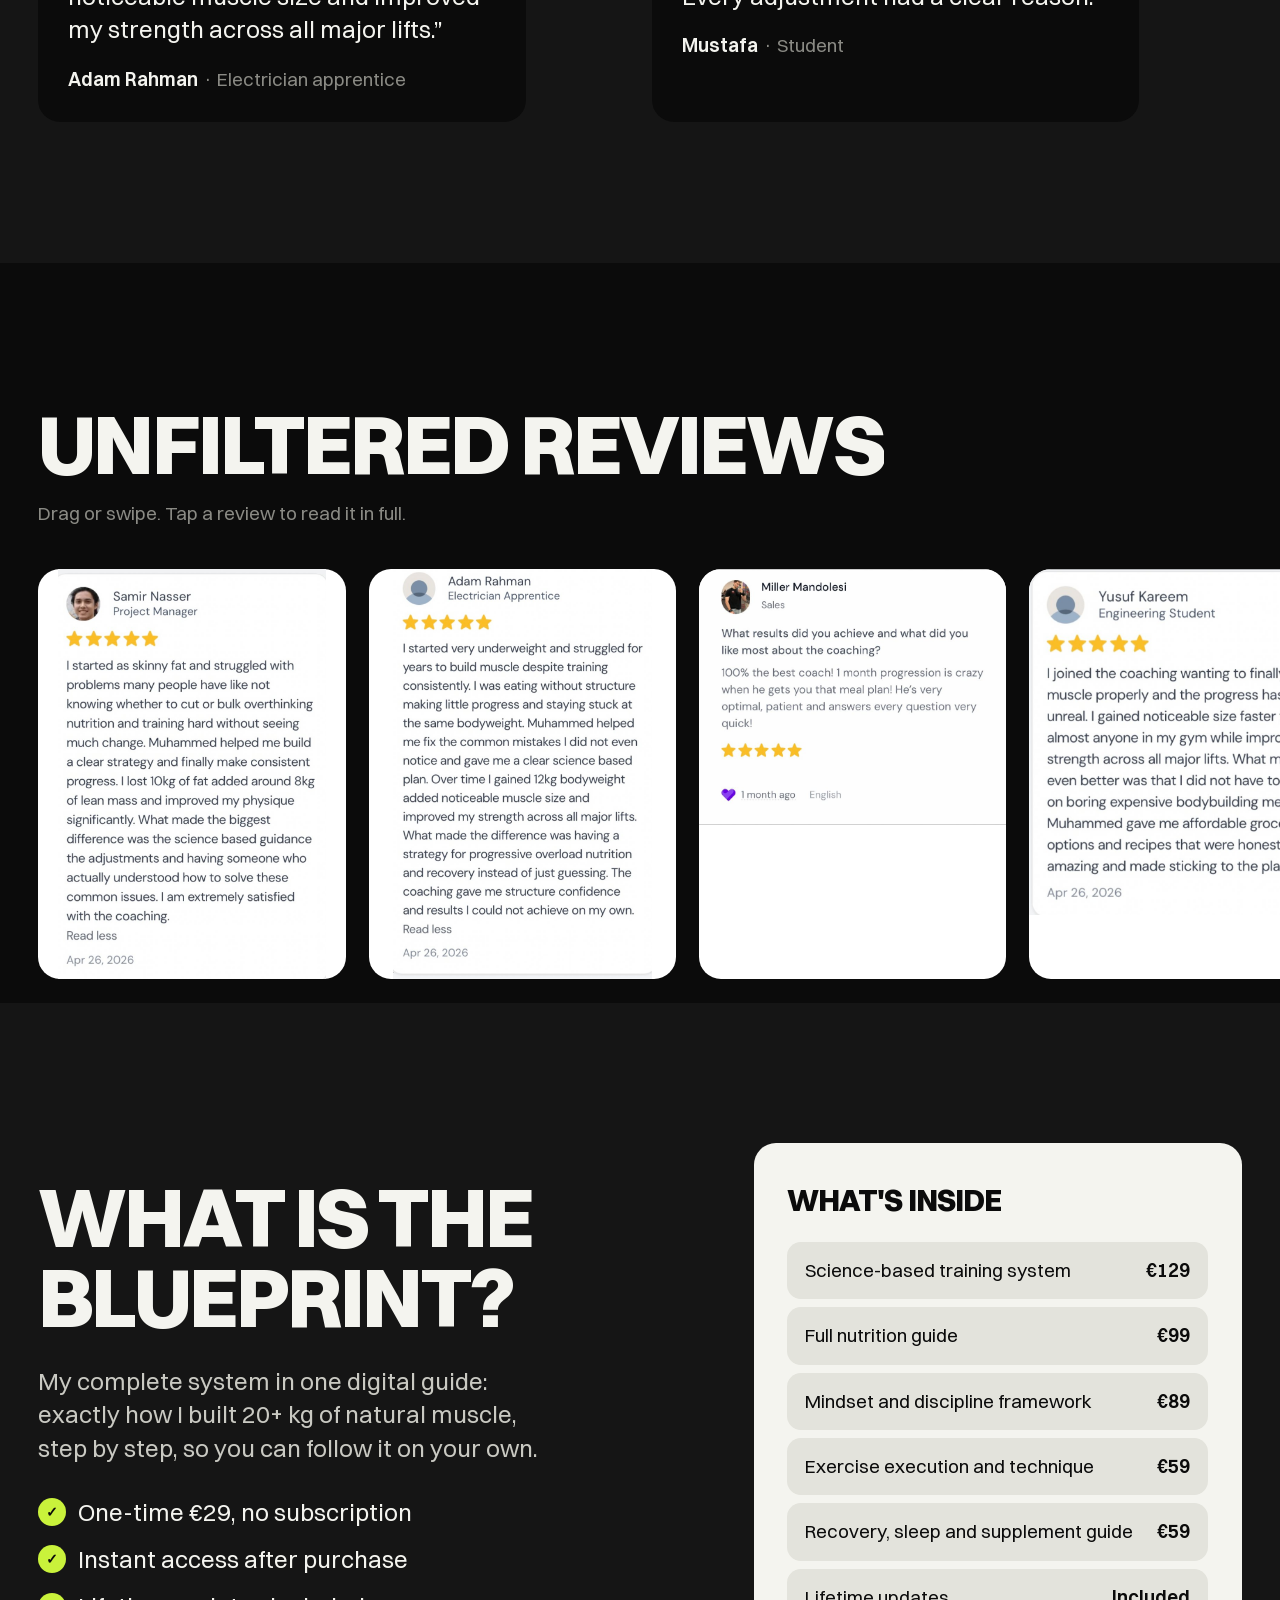
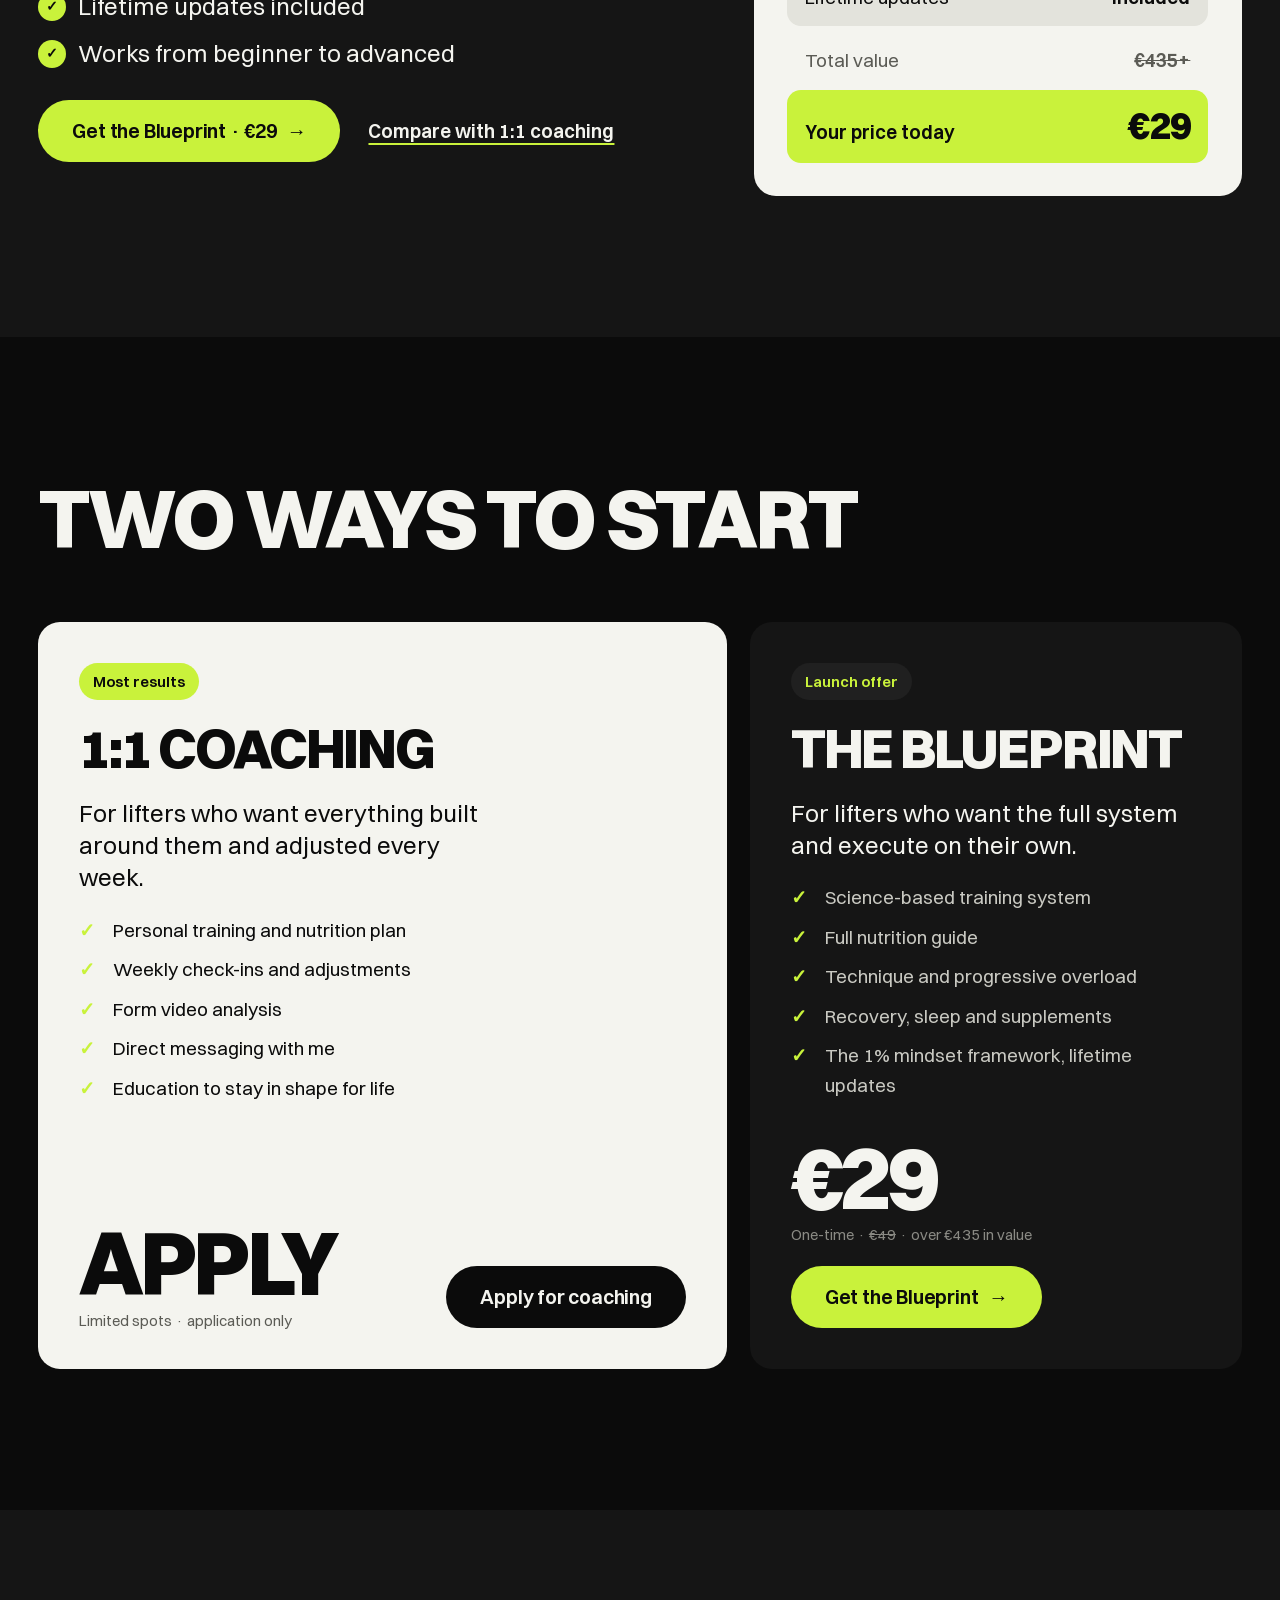
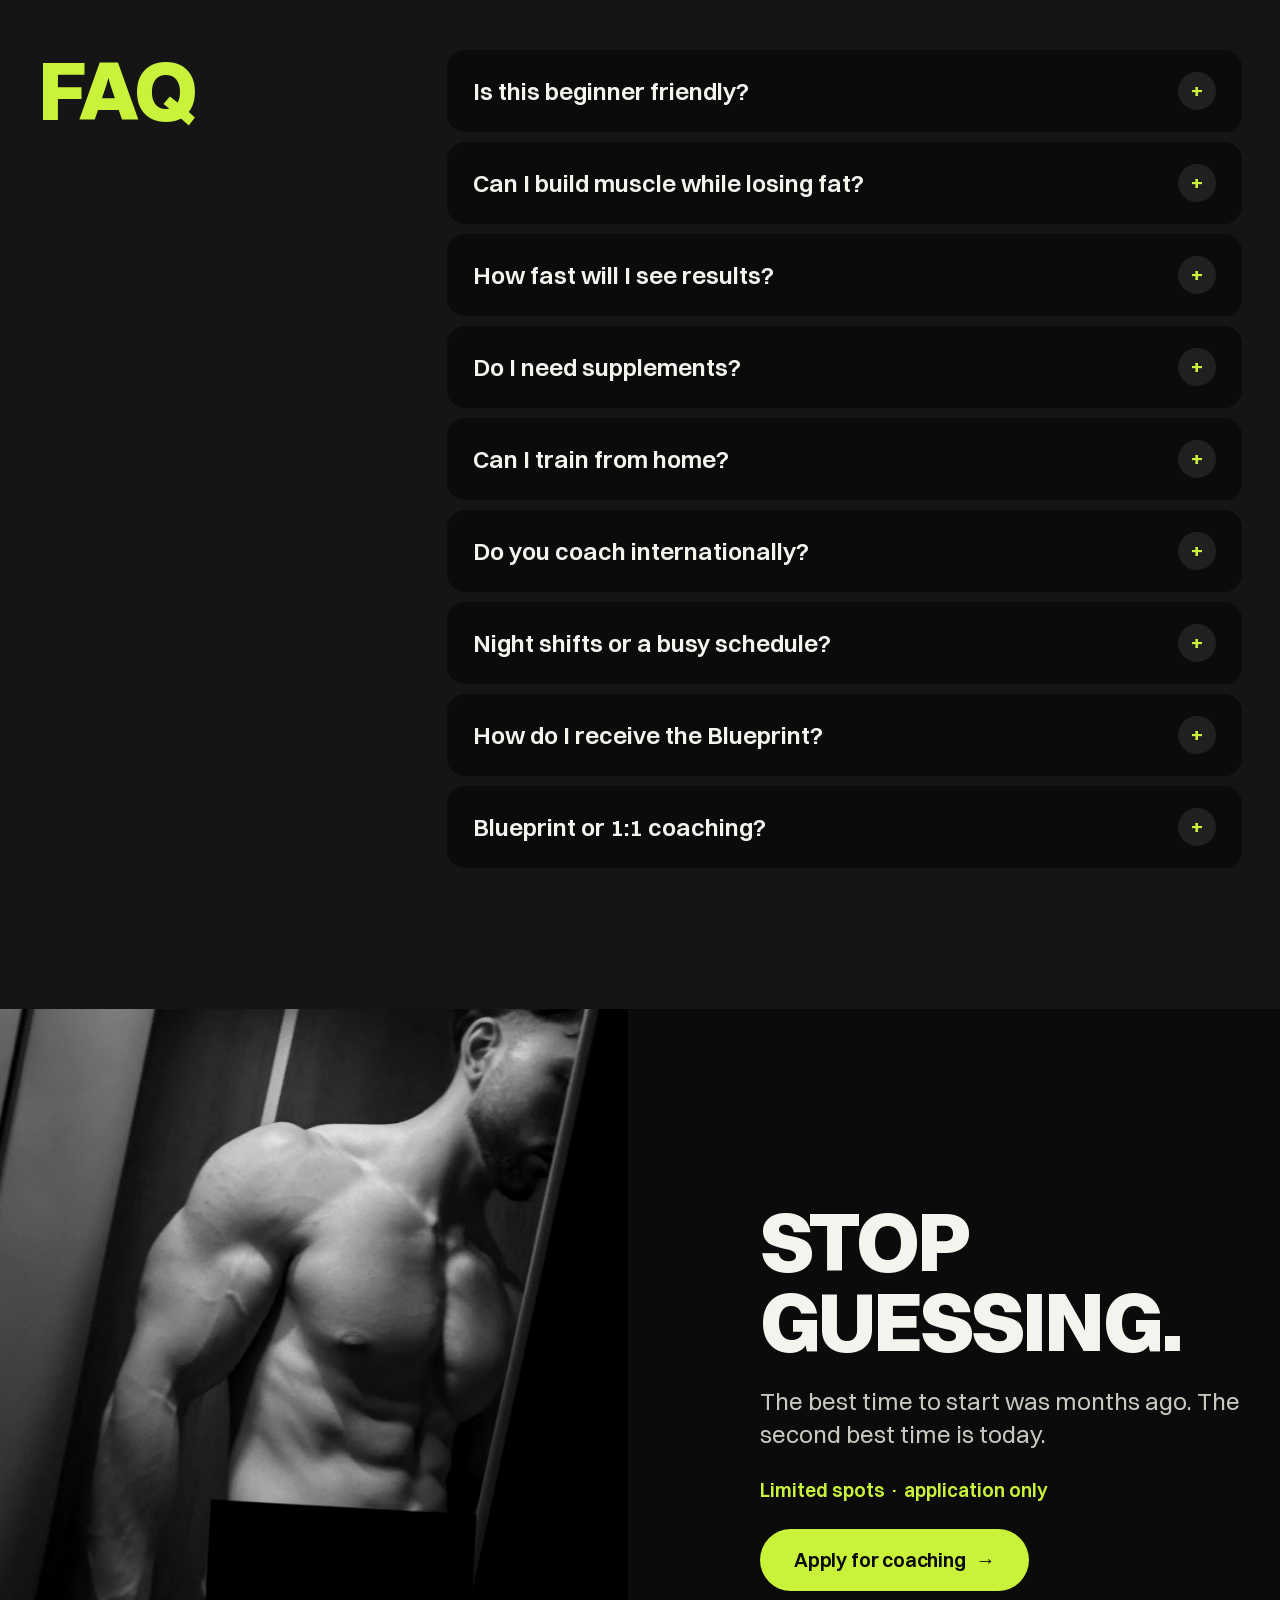
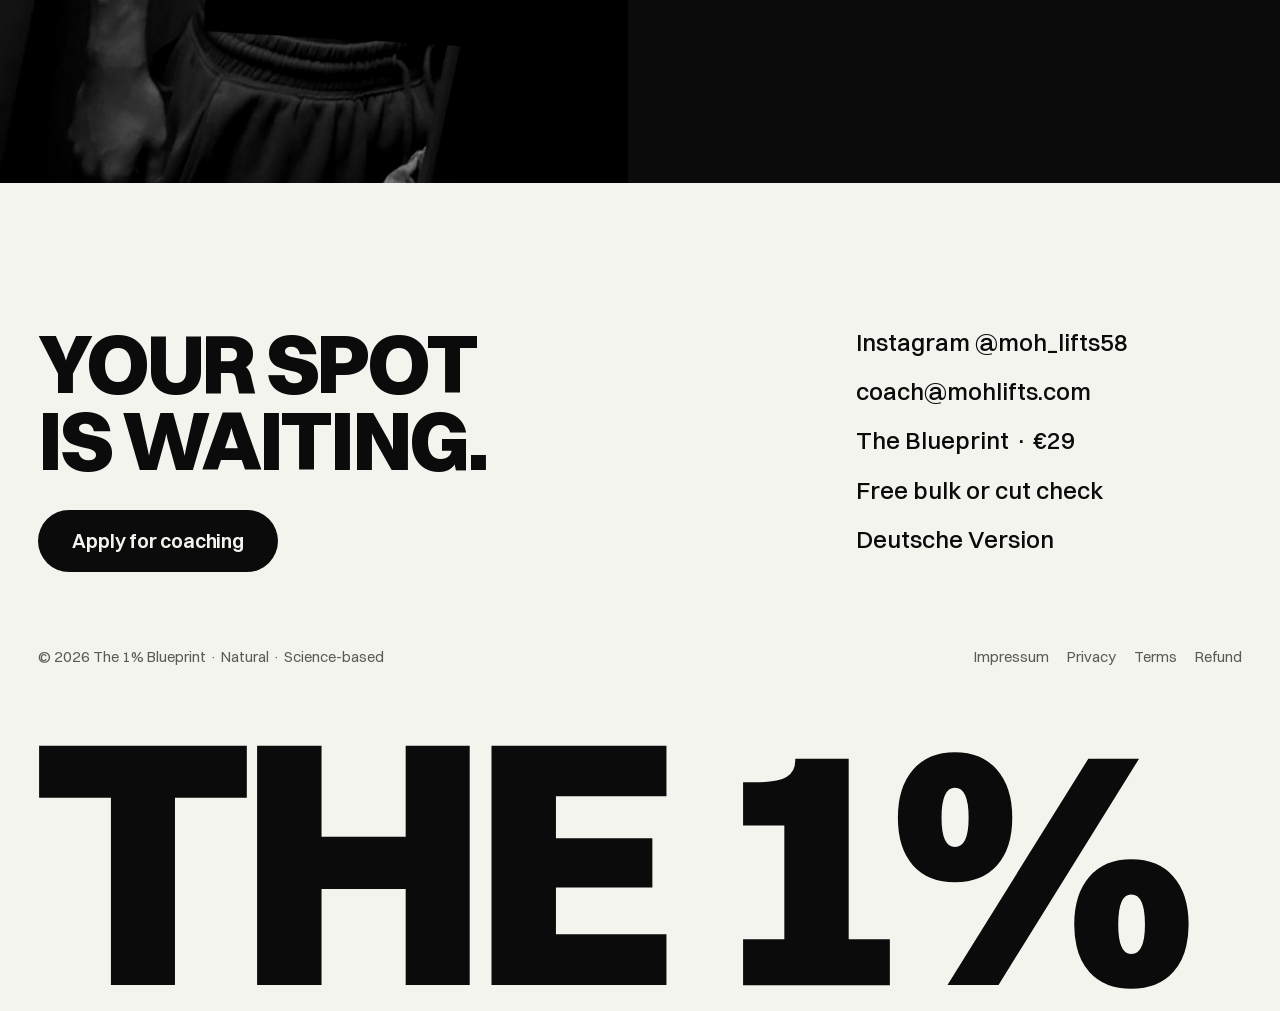
==== commit d323131a: "Add cookie-free GoatCounter visitor stats Co-Authored-By: Claude Opus 5.5 <noreply@anthropic.com> Cl" ====
--- a/index.html
+++ b/index.html
@@ -449,5 +449,7 @@
 </dialog>
 
 <script src="assets/js/main.js" defer></script>
+<!-- Visitor stats: GoatCounter, cookie-free -->
+<script data-goatcounter="https://mohlifts.goatcounter.com/count" async src="https://gc.zgo.at/count.js"></script>
 </body>
 </html>
